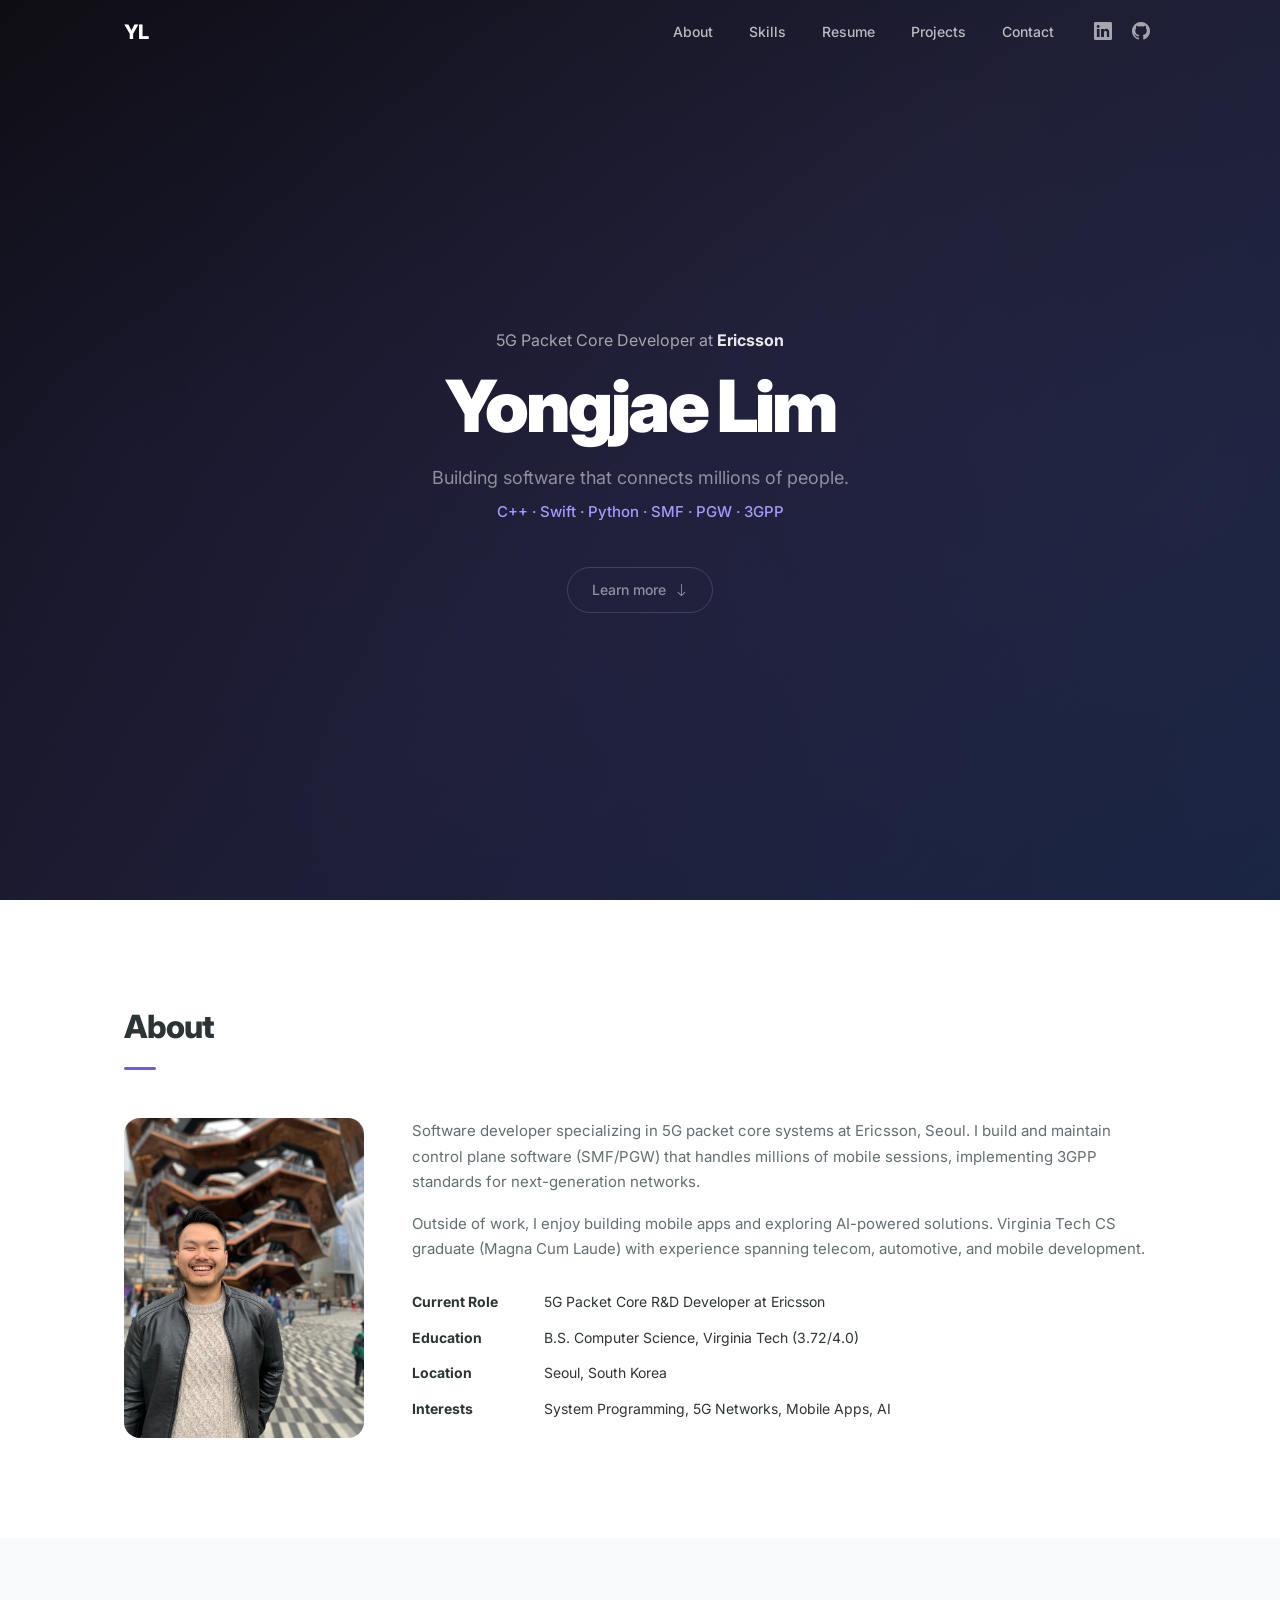
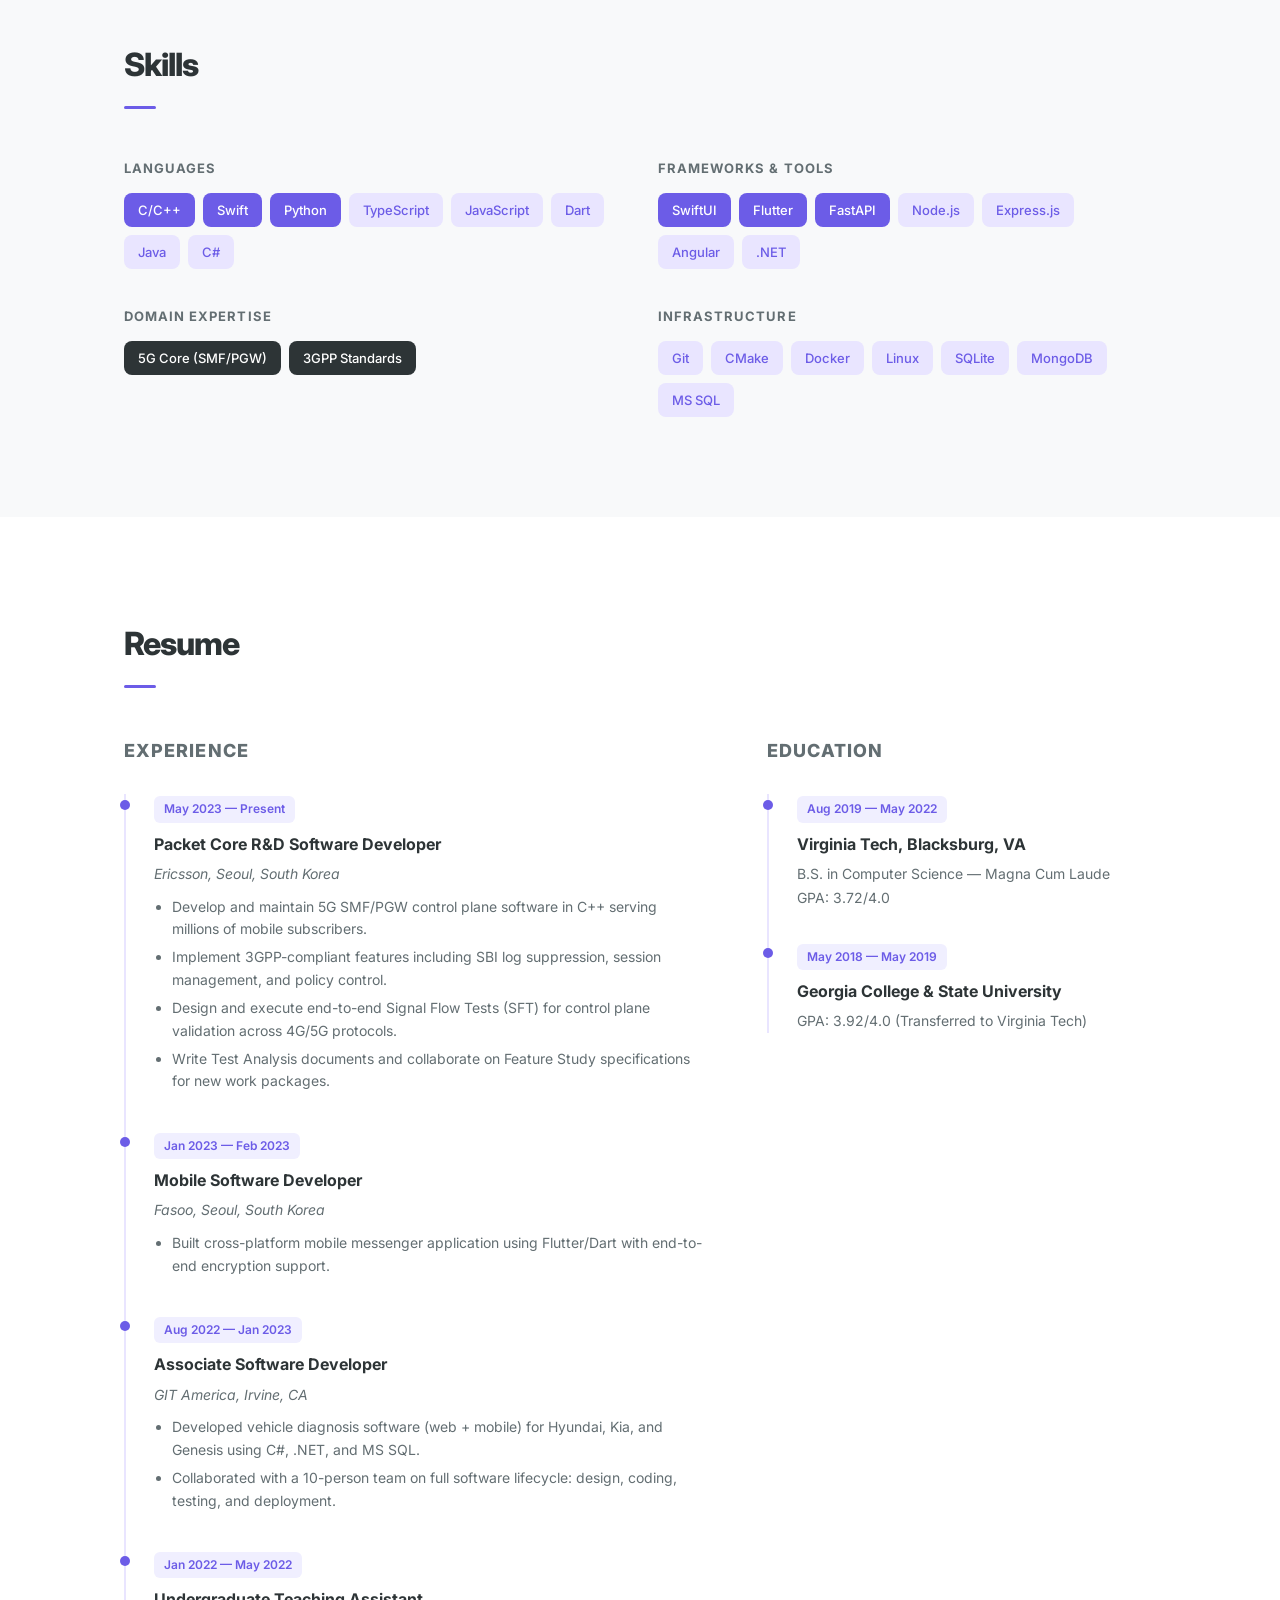
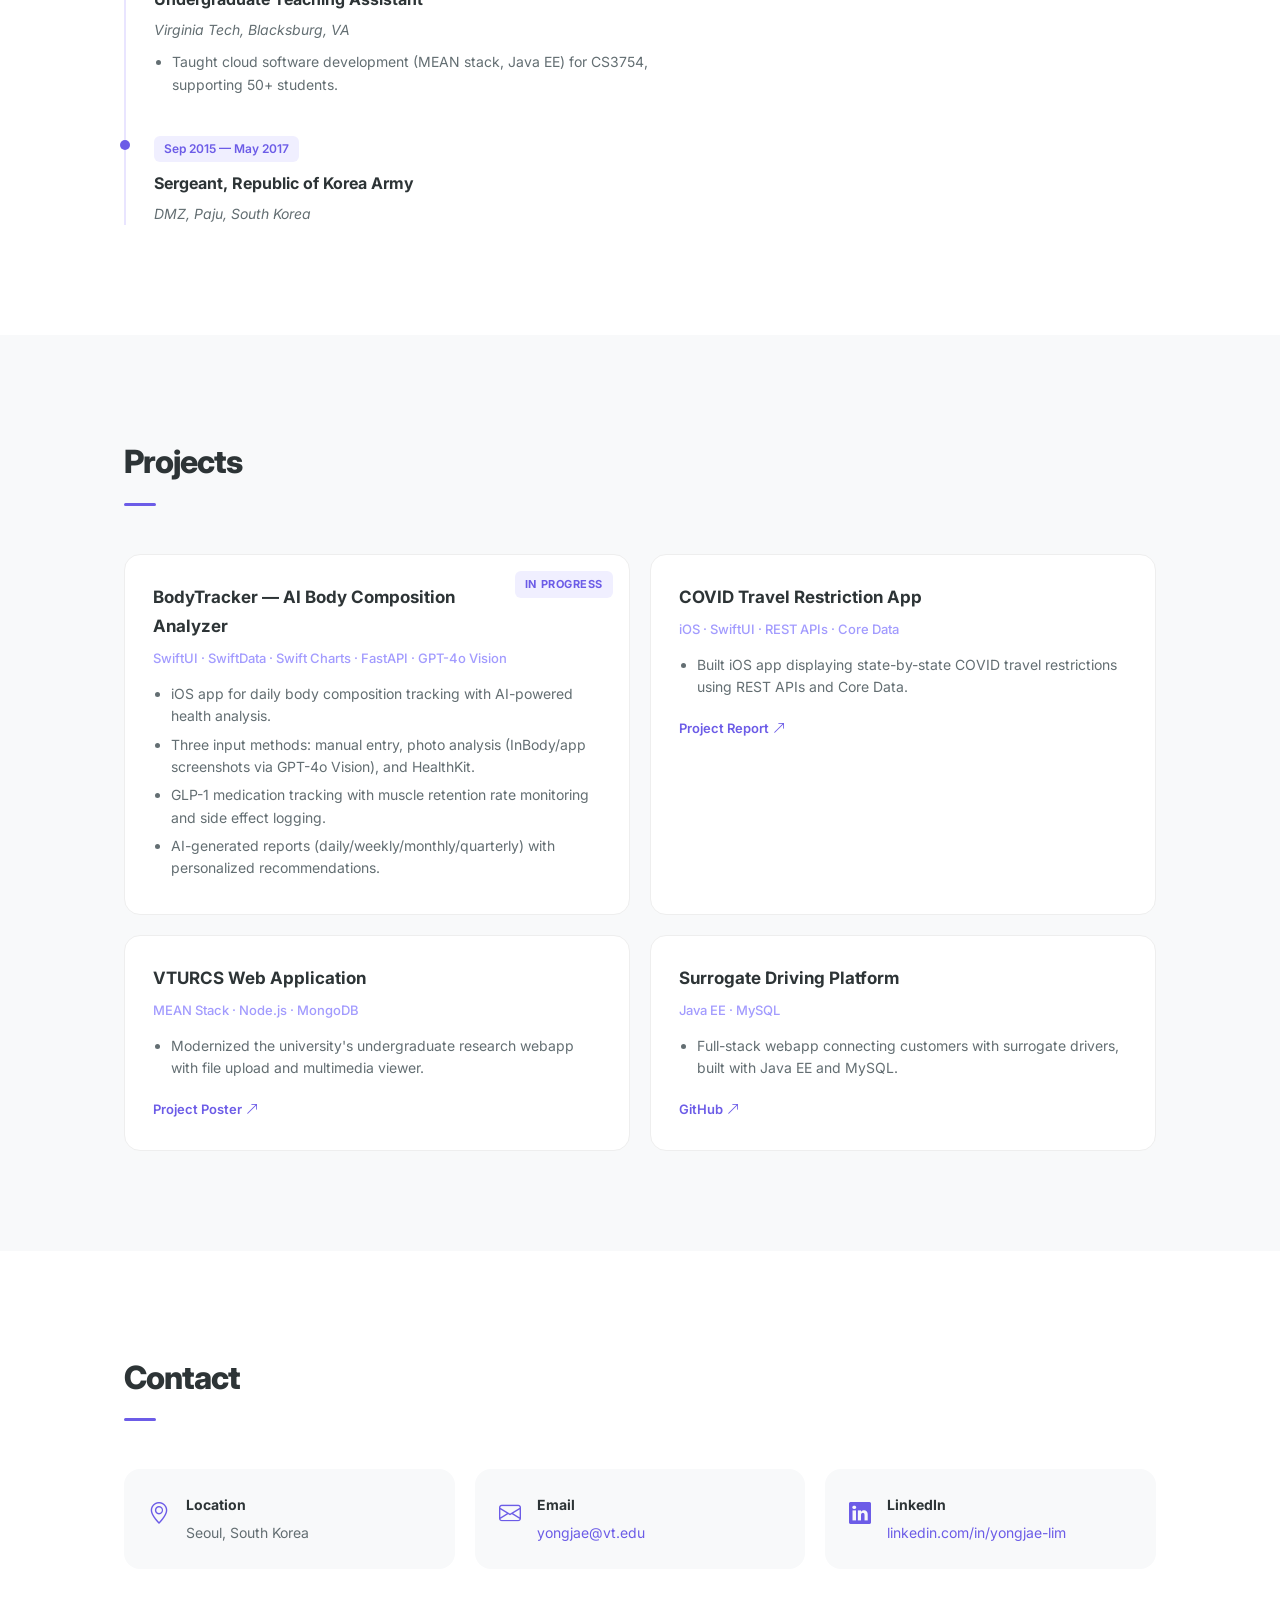
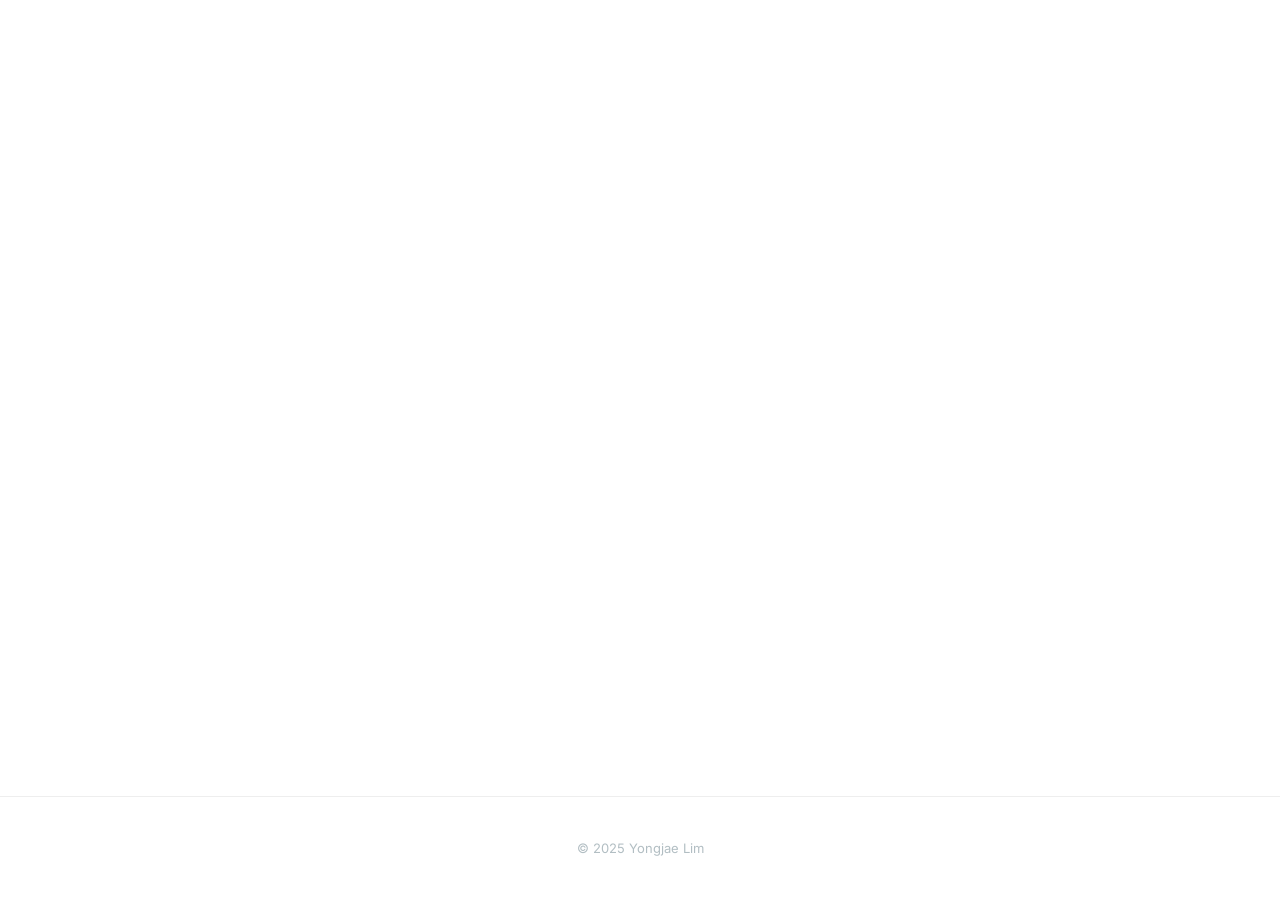
==== index.html @ 90f4b265 "Update index.html" ====
<!DOCTYPE html>
<html lang="en">

<head>
  <meta charset="utf-8">
  <meta content="width=device-width, initial-scale=1.0" name="viewport">

  <title>Yongjae Lim — 5G Packet Core Developer</title>
  <meta content="5G Packet Core Software Developer at Ericsson. Specializing in SMF/PGW control plane, C++, and mobile development." name="description">
  <meta content="5G, packet core, SMF, PGW, C++, Swift, developer, Ericsson" name="keywords">

  <link href="assets/img/favicon.png" rel="icon">
  <link href="https://fonts.googleapis.com/css2?family=Inter:wght@300;400;500;600;700;800;900&display=swap" rel="stylesheet">
  <link href="https://cdn.jsdelivr.net/npm/bootstrap-icons@1.11.3/font/bootstrap-icons.min.css" rel="stylesheet">
  <link href="assets/css/style.css" rel="stylesheet">
</head>

<body>

  <!-- ======= Top Navigation ======= -->
  <nav id="navbar" class="navbar">
    <div class="nav-inner">
      <a href="#hero" class="nav-logo">YL</a>
      <button class="nav-toggle" id="navToggle" aria-label="Toggle navigation">
        <i class="bi bi-list"></i>
      </button>
      <ul class="nav-links" id="navLinks">
        <li><a href="#about">About</a></li>
        <li><a href="#skills">Skills</a></li>
        <li><a href="#resume">Resume</a></li>
        <li><a href="#projects">Projects</a></li>
        <li><a href="#contact">Contact</a></li>
      </ul>
      <div class="nav-social">
        <a href="https://www.linkedin.com/in/yongjae-lim" target="_blank" aria-label="LinkedIn"><i class="bi bi-linkedin"></i></a>
        <a href="https://github.com/yongjaelim" target="_blank" aria-label="GitHub"><i class="bi bi-github"></i></a>
      </div>
    </div>
  </nav>

  <!-- ======= Hero Section ======= -->
  <section id="hero">
    <div class="hero-content">
      <p class="hero-label">5G Packet Core Developer at <strong>Ericsson</strong></p>
      <h1>Yongjae Lim</h1>
      <p class="hero-sub">Building software that connects millions of people.<br>
        <span class="hero-tags">C++ · Swift · Python · SMF · PGW · 3GPP</span>
      </p>
      <a href="#about" class="hero-cta">Learn more <i class="bi bi-arrow-down"></i></a>
    </div>
  </section>

  <main>

    <!-- ======= About ======= -->
    <section id="about">
      <div class="container">
        <h2 class="section-title">About</h2>
        <div class="about-grid">
          <div class="about-img">
            <img src="assets/img/profile-img.jpg" alt="Yongjae Lim">
          </div>
          <div class="about-text">
            <p>Software developer specializing in 5G packet core systems at Ericsson, Seoul.
              I build and maintain control plane software (SMF/PGW) that handles millions of mobile sessions,
              implementing 3GPP standards for next-generation networks.</p>
            <p>Outside of work, I enjoy building mobile apps and exploring AI-powered solutions.
              Virginia Tech CS graduate (Magna Cum Laude) with experience spanning telecom, automotive, and mobile development.</p>
            <div class="about-details">
              <div class="detail-item">
                <span class="detail-label">Current Role</span>
                <span>5G Packet Core R&D Developer at Ericsson</span>
              </div>
              <div class="detail-item">
                <span class="detail-label">Education</span>
                <span>B.S. Computer Science, Virginia Tech (3.72/4.0)</span>
              </div>
              <div class="detail-item">
                <span class="detail-label">Location</span>
                <span>Seoul, South Korea</span>
              </div>
              <div class="detail-item">
                <span class="detail-label">Interests</span>
                <span>System Programming, 5G Networks, Mobile Apps, AI</span>
              </div>
            </div>
          </div>
        </div>
      </div>
    </section>

    <!-- ======= Skills ======= -->
    <section id="skills" class="section-alt">
      <div class="container">
        <h2 class="section-title">Skills</h2>
        <div class="skills-grid">
          <div class="skill-group">
            <h3>Languages</h3>
            <div class="tags">
              <span class="tag tag-primary">C/C++</span>
              <span class="tag tag-primary">Swift</span>
              <span class="tag tag-primary">Python</span>
              <span class="tag tag-secondary">TypeScript</span>
              <span class="tag tag-secondary">JavaScript</span>
              <span class="tag tag-secondary">Dart</span>
              <span class="tag tag-secondary">Java</span>
              <span class="tag tag-secondary">C#</span>
            </div>
          </div>
          <div class="skill-group">
            <h3>Frameworks & Tools</h3>
            <div class="tags">
              <span class="tag tag-primary">SwiftUI</span>
              <span class="tag tag-primary">Flutter</span>
              <span class="tag tag-primary">FastAPI</span>
              <span class="tag tag-secondary">Node.js</span>
              <span class="tag tag-secondary">Express.js</span>
              <span class="tag tag-secondary">Angular</span>
              <span class="tag tag-secondary">.NET</span>
            </div>
          </div>
          <div class="skill-group">
            <h3>Domain Expertise</h3>
            <div class="tags">
              <span class="tag tag-dark">5G Core (SMF/PGW)</span>
              <span class="tag tag-dark">3GPP Standards</span>
            </div>
          </div>
          <div class="skill-group">
            <h3>Infrastructure</h3>
            <div class="tags">
              <span class="tag tag-secondary">Git</span>
              <span class="tag tag-secondary">CMake</span>
              <span class="tag tag-secondary">Docker</span>
              <span class="tag tag-secondary">Linux</span>
              <span class="tag tag-secondary">SQLite</span>
              <span class="tag tag-secondary">MongoDB</span>
              <span class="tag tag-secondary">MS SQL</span>
            </div>
          </div>
        </div>
      </div>
    </section>

    <!-- ======= Resume ======= -->
    <section id="resume">
      <div class="container">
        <h2 class="section-title">Resume</h2>
        <div class="resume-grid">
          <div>
            <h3 class="resume-heading">Experience</h3>

            <div class="timeline-item">
              <div class="timeline-dot"></div>
              <div class="timeline-content">
                <span class="timeline-date">May 2023 — Present</span>
                <h4>Packet Core R&D Software Developer</h4>
                <p class="timeline-company">Ericsson, Seoul, South Korea</p>
                <ul>
                  <li>Develop and maintain 5G SMF/PGW control plane software in C++ serving millions of mobile subscribers.</li>
                  <li>Implement 3GPP-compliant features including SBI log suppression, session management, and policy control.</li>
                  <li>Design and execute end-to-end Signal Flow Tests (SFT) for control plane validation across 4G/5G protocols.</li>
                  <li>Write Test Analysis documents and collaborate on Feature Study specifications for new work packages.</li>
                </ul>
              </div>
            </div>

            <div class="timeline-item">
              <div class="timeline-dot"></div>
              <div class="timeline-content">
                <span class="timeline-date">Jan 2023 — Feb 2023</span>
                <h4>Mobile Software Developer</h4>
                <p class="timeline-company">Fasoo, Seoul, South Korea</p>
                <ul>
                  <li>Built cross-platform mobile messenger application using Flutter/Dart with end-to-end encryption support.</li>
                </ul>
              </div>
            </div>

            <div class="timeline-item">
              <div class="timeline-dot"></div>
              <div class="timeline-content">
                <span class="timeline-date">Aug 2022 — Jan 2023</span>
                <h4>Associate Software Developer</h4>
                <p class="timeline-company">GIT America, Irvine, CA</p>
                <ul>
                  <li>Developed vehicle diagnosis software (web + mobile) for Hyundai, Kia, and Genesis using C#, .NET, and MS SQL.</li>
                  <li>Collaborated with a 10-person team on full software lifecycle: design, coding, testing, and deployment.</li>
                </ul>
              </div>
            </div>

            <div class="timeline-item">
              <div class="timeline-dot"></div>
              <div class="timeline-content">
                <span class="timeline-date">Jan 2022 — May 2022</span>
                <h4>Undergraduate Teaching Assistant</h4>
                <p class="timeline-company">Virginia Tech, Blacksburg, VA</p>
                <ul>
                  <li>Taught cloud software development (MEAN stack, Java EE) for CS3754, supporting 50+ students.</li>
                </ul>
              </div>
            </div>

            <div class="timeline-item">
              <div class="timeline-dot"></div>
              <div class="timeline-content">
                <span class="timeline-date">Sep 2015 — May 2017</span>
                <h4>Sergeant, Republic of Korea Army</h4>
                <p class="timeline-company">DMZ, Paju, South Korea</p>
              </div>
            </div>
          </div>

          <div>
            <h3 class="resume-heading">Education</h3>

            <div class="timeline-item">
              <div class="timeline-dot"></div>
              <div class="timeline-content">
                <span class="timeline-date">Aug 2019 — May 2022</span>
                <h4>Virginia Tech, Blacksburg, VA</h4>
                <p>B.S. in Computer Science — Magna Cum Laude<br>GPA: 3.72/4.0</p>
              </div>
            </div>

            <div class="timeline-item">
              <div class="timeline-dot"></div>
              <div class="timeline-content">
                <span class="timeline-date">May 2018 — May 2019</span>
                <h4>Georgia College & State University</h4>
                <p>GPA: 3.92/4.0 (Transferred to Virginia Tech)</p>
              </div>
            </div>
          </div>
        </div>
      </div>
    </section>

    <!-- ======= Projects ======= -->
    <section id="projects" class="section-alt">
      <div class="container">
        <h2 class="section-title">Projects</h2>
        <div class="projects-grid">

          <div class="project-card">
            <div class="project-badge">In Progress</div>
            <h4>BodyTracker — AI Body Composition Analyzer</h4>
            <p class="project-tech">SwiftUI · SwiftData · Swift Charts · FastAPI · GPT-4o Vision</p>
            <ul>
              <li>iOS app for daily body composition tracking with AI-powered health analysis.</li>
              <li>Three input methods: manual entry, photo analysis (InBody/app screenshots via GPT-4o Vision), and HealthKit.</li>
              <li>GLP-1 medication tracking with muscle retention rate monitoring and side effect logging.</li>
              <li>AI-generated reports (daily/weekly/monthly/quarterly) with personalized recommendations.</li>
            </ul>
          </div>

          <div class="project-card">
            <h4>COVID Travel Restriction App</h4>
            <p class="project-tech">iOS · SwiftUI · REST APIs · Core Data</p>
            <ul>
              <li>Built iOS app displaying state-by-state COVID travel restrictions using REST APIs and Core Data.</li>
            </ul>
            <a href="https://drive.google.com/file/d/1e3l3QKy-dFr5SyhDL9fQWW5-YHJfPWKP/view?usp=sharing" class="project-link" target="_blank">Project Report <i class="bi bi-arrow-up-right"></i></a>
          </div>

          <div class="project-card">
            <h4>VTURCS Web Application</h4>
            <p class="project-tech">MEAN Stack · Node.js · MongoDB</p>
            <ul>
              <li>Modernized the university's undergraduate research webapp with file upload and multimedia viewer.</li>
            </ul>
            <a href="https://drive.google.com/file/d/1JucTPF64Q-kj1-QrtOC2w68WRsnZxDgk/view?usp=sharing" class="project-link" target="_blank">Project Poster <i class="bi bi-arrow-up-right"></i></a>
          </div>

          <div class="project-card">
            <h4>Surrogate Driving Platform</h4>
            <p class="project-tech">Java EE · MySQL</p>
            <ul>
              <li>Full-stack webapp connecting customers with surrogate drivers, built with Java EE and MySQL.</li>
            </ul>
            <a href="https://github.com/MashalSJ/SurrogateDriving2" class="project-link" target="_blank">GitHub <i class="bi bi-arrow-up-right"></i></a>
          </div>

        </div>
      </div>
    </section>

    <!-- ======= Contact ======= -->
    <section id="contact">
      <div class="container">
        <h2 class="section-title">Contact</h2>
        <div class="contact-grid">
          <div class="contact-item">
            <i class="bi bi-geo-alt"></i>
            <div>
              <h4>Location</h4>
              <p>Seoul, South Korea</p>
            </div>
          </div>
          <div class="contact-item">
            <i class="bi bi-envelope"></i>
            <div>
              <h4>Email</h4>
              <p><a href="mailto:yongjae@vt.edu">yongjae@vt.edu</a></p>
            </div>
          </div>
          <div class="contact-item">
            <i class="bi bi-linkedin"></i>
            <div>
              <h4>LinkedIn</h4>
              <p><a href="https://www.linkedin.com/in/yongjae-lim" target="_blank">linkedin.com/in/yongjae-lim</a></p>
            </div>
          </div>
        </div>
        <div class="easter-egg">
          <img src="assets/img/bg.png" alt="">
        </div>
      </div>
    </section>

  </main>

  <footer>
    <div class="container">
      <p>&copy; 2025 Yongjae Lim</p>
    </div>
  </footer>

  <script>
    // Mobile nav toggle
    document.getElementById('navToggle').addEventListener('click', function() {
      document.getElementById('navLinks').classList.toggle('active');
    });

    // Close mobile nav on link click
    document.querySelectorAll('.nav-links a').forEach(link => {
      link.addEventListener('click', () => {
        document.getElementById('navLinks').classList.remove('active');
      });
    });

    // Navbar background on scroll
    window.addEventListener('scroll', function() {
      const nav = document.getElementById('navbar');
      if (window.scrollY > 50) {
        nav.classList.add('scrolled');
      } else {
        nav.classList.remove('scrolled');
      }
    });

    // Active nav link — click + scroll hybrid
    const sections = document.querySelectorAll('section[id]');
    let scrollTimer = null;
    let clickedLink = false;

    // 클릭 시 즉시 active 처리
    document.querySelectorAll('.nav-links a').forEach(link => {
      link.addEventListener('click', () => {
        clickedLink = true;
        document.querySelectorAll('.nav-links a').forEach(a => a.classList.remove('active'));
        link.classList.add('active');
        clearTimeout(scrollTimer);
        scrollTimer = setTimeout(() => { clickedLink = false; }, 800);

        // Easter egg: Contact 클릭 시 이미지 표시, 다른 탭 클릭 시 숨김
        const egg = document.querySelector('.easter-egg');
        if (link.getAttribute('href') === '#contact' && egg) {
          setTimeout(() => {
            egg.classList.add('visible');
            window.scrollTo({ top: document.body.scrollHeight, behavior: 'smooth' });
          }, 300);
        } else if (egg) {
          egg.classList.remove('visible');
        }
      });
    });

    // 스크롤 시 active 감지 (클릭 직후엔 무시)
    window.addEventListener('scroll', () => {
      if (clickedLink) return;

      const scrollY = window.pageYOffset;
      const windowHeight = window.innerHeight;
      const docHeight = document.documentElement.scrollHeight;

      // 스크롤 올리면 이스터에그 숨김 (Contact 섹션 벗어났을 때만)
      const egg = document.querySelector('.easter-egg');
      const contactSection = document.getElementById('contact');
      if (egg && contactSection) {
        const contactTop = contactSection.offsetTop - 200;
        if (scrollY < contactTop) {
          egg.classList.remove('visible');
        }
      }

      if (scrollY + windowHeight >= docHeight - 10) {
        document.querySelectorAll('.nav-links a').forEach(a => a.classList.remove('active'));
        const lastSection = sections[sections.length - 1];
        const link = document.querySelector('.nav-links a[href="#' + lastSection.id + '"]');
        if (link) link.classList.add('active');
        return;
      }

      sections.forEach(section => {
        const top = section.offsetTop - 100;
        const height = section.offsetHeight;
        const id = section.getAttribute('id');
        const link = document.querySelector('.nav-links a[href="#' + id + '"]');
        if (link) {
          if (scrollY >= top && scrollY < top + height) {
            link.classList.add('active');
          } else {
            link.classList.remove('active');
          }
        }
      });
    });
  </script>

</body>
</html>
---- assets/css/style.css ----
/**
* Portfolio - Yongjae Lim
* Modern top-nav layout
*/

/* ======= Reset & Base ======= */
*, *::before, *::after {
  margin: 0;
  padding: 0;
  box-sizing: border-box;
}

html {
  scroll-behavior: smooth;
  scroll-padding-top: 70px;
}

body {
  font-family: "Inter", -apple-system, BlinkMacSystemFont, sans-serif;
  color: #2d3436;
  line-height: 1.7;
  background: #fff;
}

a {
  color: #6c5ce7;
  text-decoration: none;
  transition: color 0.2s;
}
a:hover {
  color: #a29bfe;
}

img {
  max-width: 100%;
  display: block;
}

.container {
  max-width: 1080px;
  margin: 0 auto;
  padding: 0 24px;
}

/* ======= Navbar ======= */
.navbar {
  position: fixed;
  top: 0;
  left: 0;
  right: 0;
  z-index: 1000;
  background: transparent;
  transition: background 0.3s, box-shadow 0.3s, backdrop-filter 0.3s;
}
.navbar.scrolled {
  background: rgba(255, 255, 255, 0.92);
  backdrop-filter: blur(12px);
  -webkit-backdrop-filter: blur(12px);
  box-shadow: 0 1px 0 rgba(0,0,0,0.06);
}

.nav-inner {
  max-width: 1080px;
  margin: 0 auto;
  padding: 0 24px;
  display: flex;
  align-items: center;
  height: 64px;
}

.nav-logo {
  font-weight: 800;
  font-size: 20px;
  color: #fff;
  letter-spacing: -0.03em;
  margin-right: auto;
  transition: color 0.3s;
}
.navbar.scrolled .nav-logo {
  color: #2d3436;
}

.nav-links {
  display: flex;
  list-style: none;
  gap: 8px;
}
.nav-links a {
  color: rgba(255,255,255,0.7);
  font-size: 14px;
  font-weight: 500;
  padding: 6px 14px;
  border-radius: 8px;
  transition: all 0.2s;
}
.nav-links a:hover,
.nav-links a.active {
  color: #fff;
  background: rgba(255,255,255,0.12);
}
.navbar.scrolled .nav-links a {
  color: #636e72;
}
.navbar.scrolled .nav-links a:hover,
.navbar.scrolled .nav-links a.active {
  color: #6c5ce7;
  background: rgba(108,92,231,0.08);
}

.nav-social {
  display: flex;
  gap: 8px;
  margin-left: 20px;
}
.nav-social a {
  color: rgba(255,255,255,0.6);
  font-size: 18px;
  padding: 6px;
  border-radius: 8px;
  transition: all 0.2s;
}
.nav-social a:hover {
  color: #fff;
  background: rgba(255,255,255,0.12);
}
.navbar.scrolled .nav-social a {
  color: #636e72;
}
.navbar.scrolled .nav-social a:hover {
  color: #6c5ce7;
}

.nav-toggle {
  display: none;
  background: none;
  border: none;
  font-size: 24px;
  color: #fff;
  cursor: pointer;
  padding: 4px;
}
.navbar.scrolled .nav-toggle {
  color: #2d3436;
}

/* ======= Hero ======= */
#hero {
  min-height: 100vh;
  display: flex;
  align-items: center;
  justify-content: center;
  text-align: center;
  background: linear-gradient(135deg, #0a0a0a 0%, #1a1a2e 50%, #16213e 100%);
  padding: 120px 24px 80px;
  position: relative;
  overflow: hidden;
}
#hero::before {
  content: "";
  position: absolute;
  top: -50%;
  left: -50%;
  width: 200%;
  height: 200%;
  background: radial-gradient(circle at 30% 50%, rgba(108,92,231,0.08) 0%, transparent 50%),
              radial-gradient(circle at 70% 50%, rgba(162,155,254,0.06) 0%, transparent 50%);
  animation: heroGlow 15s ease-in-out infinite alternate;
}
@keyframes heroGlow {
  0% { transform: translate(0, 0); }
  100% { transform: translate(-5%, 3%); }
}

.hero-content {
  position: relative;
  z-index: 1;
}
.hero-label {
  font-size: 16px;
  color: rgba(255,255,255,0.6);
  margin-bottom: 16px;
  font-weight: 400;
}
.hero-label strong {
  color: rgba(255,255,255,0.9);
}
#hero h1 {
  font-size: 72px;
  font-weight: 900;
  color: #fff;
  letter-spacing: -0.04em;
  line-height: 1;
  margin-bottom: 20px;
}
.hero-sub {
  font-size: 18px;
  color: rgba(255,255,255,0.5);
  max-width: 500px;
  margin: 0 auto 40px;
  line-height: 1.8;
}
.hero-tags {
  color: #a29bfe;
  font-weight: 500;
  font-size: 15px;
}
.hero-cta {
  display: inline-flex;
  align-items: center;
  gap: 8px;
  color: rgba(255,255,255,0.5);
  font-size: 14px;
  font-weight: 500;
  padding: 10px 24px;
  border: 1px solid rgba(255,255,255,0.15);
  border-radius: 100px;
  transition: all 0.3s;
}
.hero-cta:hover {
  color: #fff;
  border-color: rgba(255,255,255,0.4);
  background: rgba(255,255,255,0.05);
}
.hero-cta i {
  animation: bounce 2s infinite;
}
@keyframes bounce {
  0%, 100% { transform: translateY(0); }
  50% { transform: translateY(4px); }
}

/* ======= Sections ======= */
section {
  padding: 100px 0;
}
.section-alt {
  background: #f8f9fa;
}
.section-title {
  font-size: 32px;
  font-weight: 800;
  letter-spacing: -0.03em;
  margin-bottom: 48px;
  color: #2d3436;
  position: relative;
  padding-bottom: 16px;
}
.section-title::after {
  content: "";
  position: absolute;
  bottom: 0;
  left: 0;
  width: 32px;
  height: 3px;
  background: #6c5ce7;
  border-radius: 2px;
}

/* ======= About ======= */
.about-grid {
  display: grid;
  grid-template-columns: 240px 1fr;
  gap: 48px;
  align-items: start;
}
.about-img img {
  border-radius: 16px;
  width: 100%;
}
.about-text p {
  color: #636e72;
  font-size: 15px;
  margin-bottom: 16px;
}
.about-details {
  margin-top: 28px;
  display: grid;
  gap: 12px;
}
.detail-item {
  display: flex;
  gap: 12px;
  font-size: 14px;
}
.detail-label {
  font-weight: 700;
  color: #2d3436;
  min-width: 120px;
  flex-shrink: 0;
}

/* ======= Skills ======= */
.skills-grid {
  display: grid;
  grid-template-columns: 1fr 1fr;
  gap: 36px;
}
.skill-group h3 {
  font-size: 13px;
  font-weight: 700;
  text-transform: uppercase;
  letter-spacing: 0.08em;
  color: #636e72;
  margin-bottom: 14px;
}
.tags {
  display: flex;
  flex-wrap: wrap;
  gap: 8px;
}
.tag {
  font-size: 13px;
  font-weight: 500;
  padding: 6px 14px;
  border-radius: 8px;
  display: inline-block;
}
.tag-primary {
  background: #6c5ce7;
  color: #fff;
}
.tag-secondary {
  background: #e9e5ff;
  color: #6c5ce7;
}
.tag-dark {
  background: #2d3436;
  color: #fff;
}

/* ======= Resume ======= */
.resume-grid {
  display: grid;
  grid-template-columns: 1.5fr 1fr;
  gap: 60px;
}
.resume-heading {
  font-size: 18px;
  font-weight: 800;
  text-transform: uppercase;
  letter-spacing: 0.06em;
  color: #636e72;
  margin-bottom: 28px;
}

.timeline-item {
  position: relative;
  padding-left: 28px;
  padding-bottom: 32px;
  border-left: 2px solid #e9e5ff;
}
.timeline-item:last-child {
  padding-bottom: 0;
}
.timeline-dot {
  position: absolute;
  left: -6px;
  top: 6px;
  width: 10px;
  height: 10px;
  border-radius: 50%;
  background: #6c5ce7;
}
.timeline-date {
  font-size: 12px;
  font-weight: 600;
  color: #6c5ce7;
  background: #f0efff;
  padding: 3px 10px;
  border-radius: 6px;
  display: inline-block;
  margin-bottom: 8px;
}
.timeline-content h4 {
  font-size: 16px;
  font-weight: 700;
  color: #2d3436;
  margin-bottom: 4px;
}
.timeline-company {
  font-size: 14px;
  color: #636e72;
  font-style: italic;
  margin-bottom: 10px;
}
.timeline-content p {
  font-size: 14px;
  color: #636e72;
}
.timeline-content ul {
  padding-left: 18px;
  margin: 0;
}
.timeline-content ul li {
  font-size: 14px;
  color: #636e72;
  padding-bottom: 6px;
  line-height: 1.6;
}

/* ======= Projects ======= */
.projects-grid {
  display: grid;
  grid-template-columns: 1fr 1fr;
  gap: 20px;
}
.project-card {
  background: #fff;
  border: 1px solid #eee;
  border-radius: 16px;
  padding: 28px;
  transition: all 0.3s;
  position: relative;
}
.project-card:hover {
  border-color: #d5d0ff;
  box-shadow: 0 8px 30px rgba(108,92,231,0.08);
  transform: translateY(-2px);
}
.project-badge {
  position: absolute;
  top: 16px;
  right: 16px;
  font-size: 11px;
  font-weight: 700;
  text-transform: uppercase;
  letter-spacing: 0.05em;
  color: #6c5ce7;
  background: #f0efff;
  padding: 4px 10px;
  border-radius: 6px;
}
.project-card h4 {
  font-size: 17px;
  font-weight: 700;
  color: #2d3436;
  margin-bottom: 6px;
  padding-right: 80px;
}
.project-tech {
  font-size: 13px;
  color: #a29bfe;
  font-weight: 500;
  margin-bottom: 14px;
}
.project-card ul {
  padding-left: 18px;
  margin: 0;
}
.project-card ul li {
  font-size: 14px;
  color: #636e72;
  padding-bottom: 6px;
  line-height: 1.6;
}
.project-link {
  display: inline-flex;
  align-items: center;
  gap: 4px;
  font-size: 13px;
  font-weight: 600;
  color: #6c5ce7;
  margin-top: 12px;
}
.project-link:hover {
  gap: 8px;
}

/* ======= Contact ======= */
.contact-grid {
  display: grid;
  grid-template-columns: repeat(3, 1fr);
  gap: 20px;
  margin-bottom: 40px;
}
.contact-item {
  display: flex;
  align-items: flex-start;
  gap: 16px;
  padding: 24px;
  background: #f8f9fa;
  border-radius: 16px;
  transition: all 0.3s;
}
.contact-item:hover {
  background: #f0efff;
}
.contact-item i {
  font-size: 22px;
  color: #6c5ce7;
  flex-shrink: 0;
  margin-top: 2px;
}
.contact-item h4 {
  font-size: 14px;
  font-weight: 700;
  color: #2d3436;
  margin-bottom: 4px;
}
.contact-item p {
  font-size: 14px;
  color: #636e72;
  margin: 0;
}
.contact-item p a {
  color: #6c5ce7;
}

/* ======= Easter Egg ======= */
.easter-egg {
  margin-top: 0;
  padding-bottom: 60px;
  text-align: center;
  opacity: 0;
  transform: translateY(20px);
  transition: opacity 0.8s ease, transform 0.8s ease;
}
.easter-egg.visible {
  opacity: 1;
  transform: translateY(0);
}
.easter-egg img {
  max-width: 100%;
  border-radius: 16px;
  margin: 0 auto;
}

/* ======= Footer ======= */
footer {
  padding: 40px 0;
  text-align: center;
  border-top: 1px solid #eee;
}
footer p {
  font-size: 13px;
  color: #b2bec3;
}

/* ======= Responsive ======= */
@media (max-width: 768px) {
  .nav-links {
    display: none;
    position: absolute;
    top: 64px;
    left: 0;
    right: 0;
    background: rgba(255,255,255,0.98);
    backdrop-filter: blur(12px);
    flex-direction: column;
    padding: 16px 24px;
    box-shadow: 0 4px 20px rgba(0,0,0,0.08);
  }
  .nav-links.active {
    display: flex;
  }
  .nav-links a {
    color: #2d3436 !important;
    padding: 12px 0;
  }
  .nav-social {
    display: none;
  }
  .nav-toggle {
    display: block;
  }

  #hero h1 {
    font-size: 40px;
  }
  .hero-sub {
    font-size: 16px;
  }

  .about-grid {
    grid-template-columns: 1fr;
    gap: 24px;
  }
  .about-img img {
    width: 160px;
    margin: 0 auto;
  }

  .skills-grid {
    grid-template-columns: 1fr;
    gap: 24px;
  }

  .resume-grid {
    grid-template-columns: 1fr;
    gap: 40px;
  }

  .projects-grid {
    grid-template-columns: 1fr;
  }

  .contact-grid {
    grid-template-columns: 1fr;
  }
}
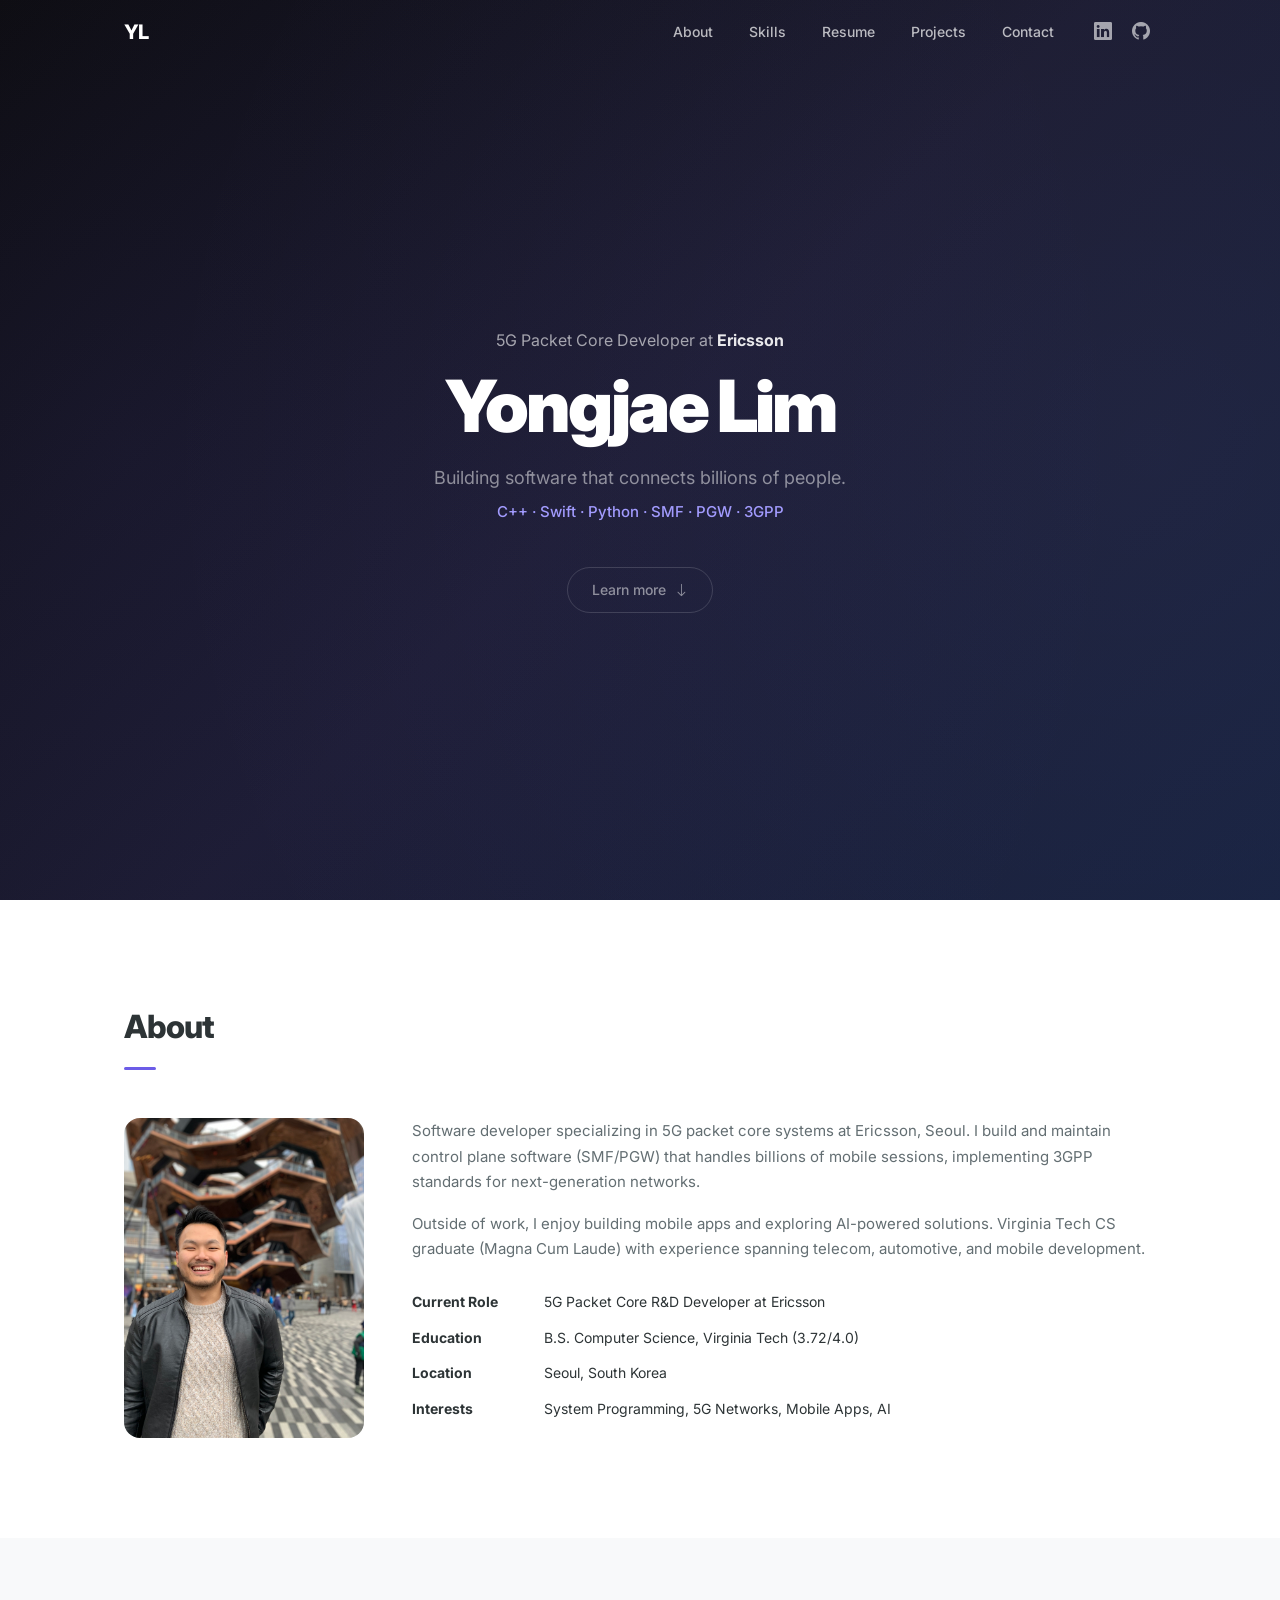
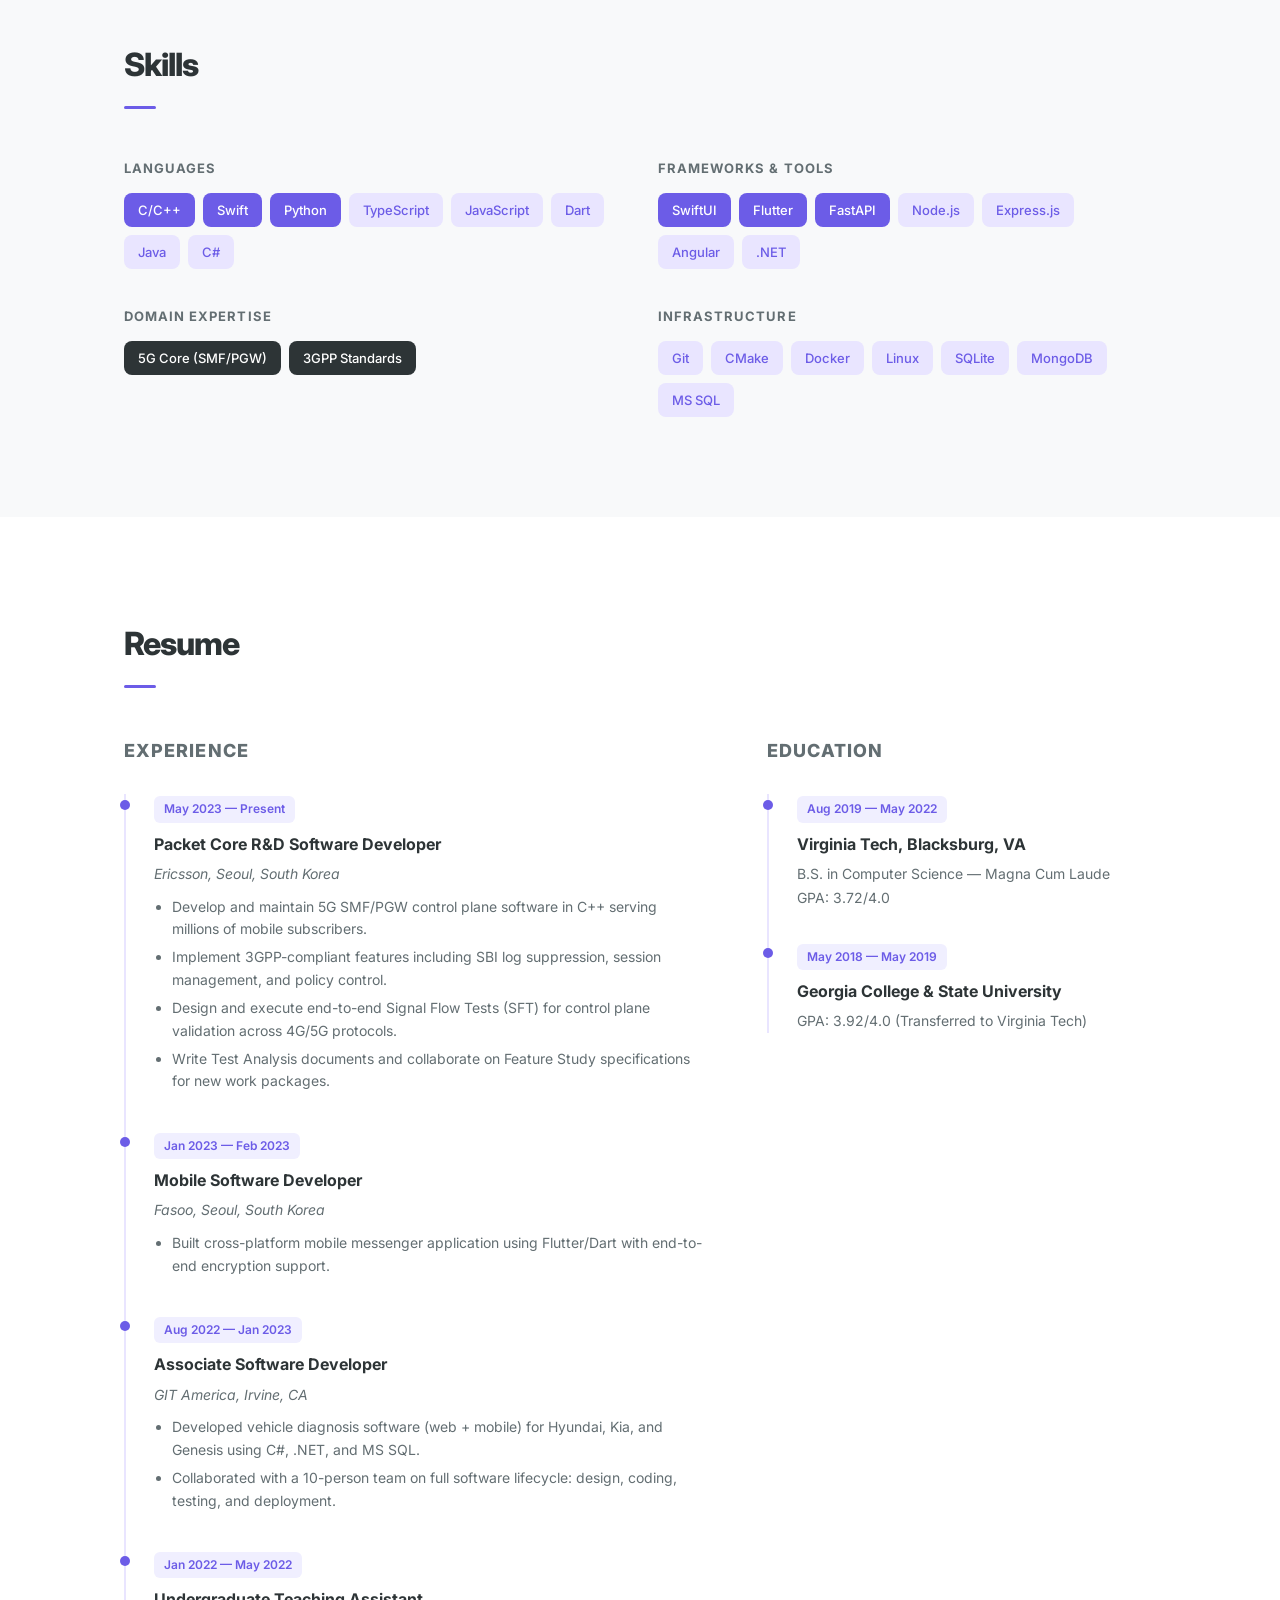
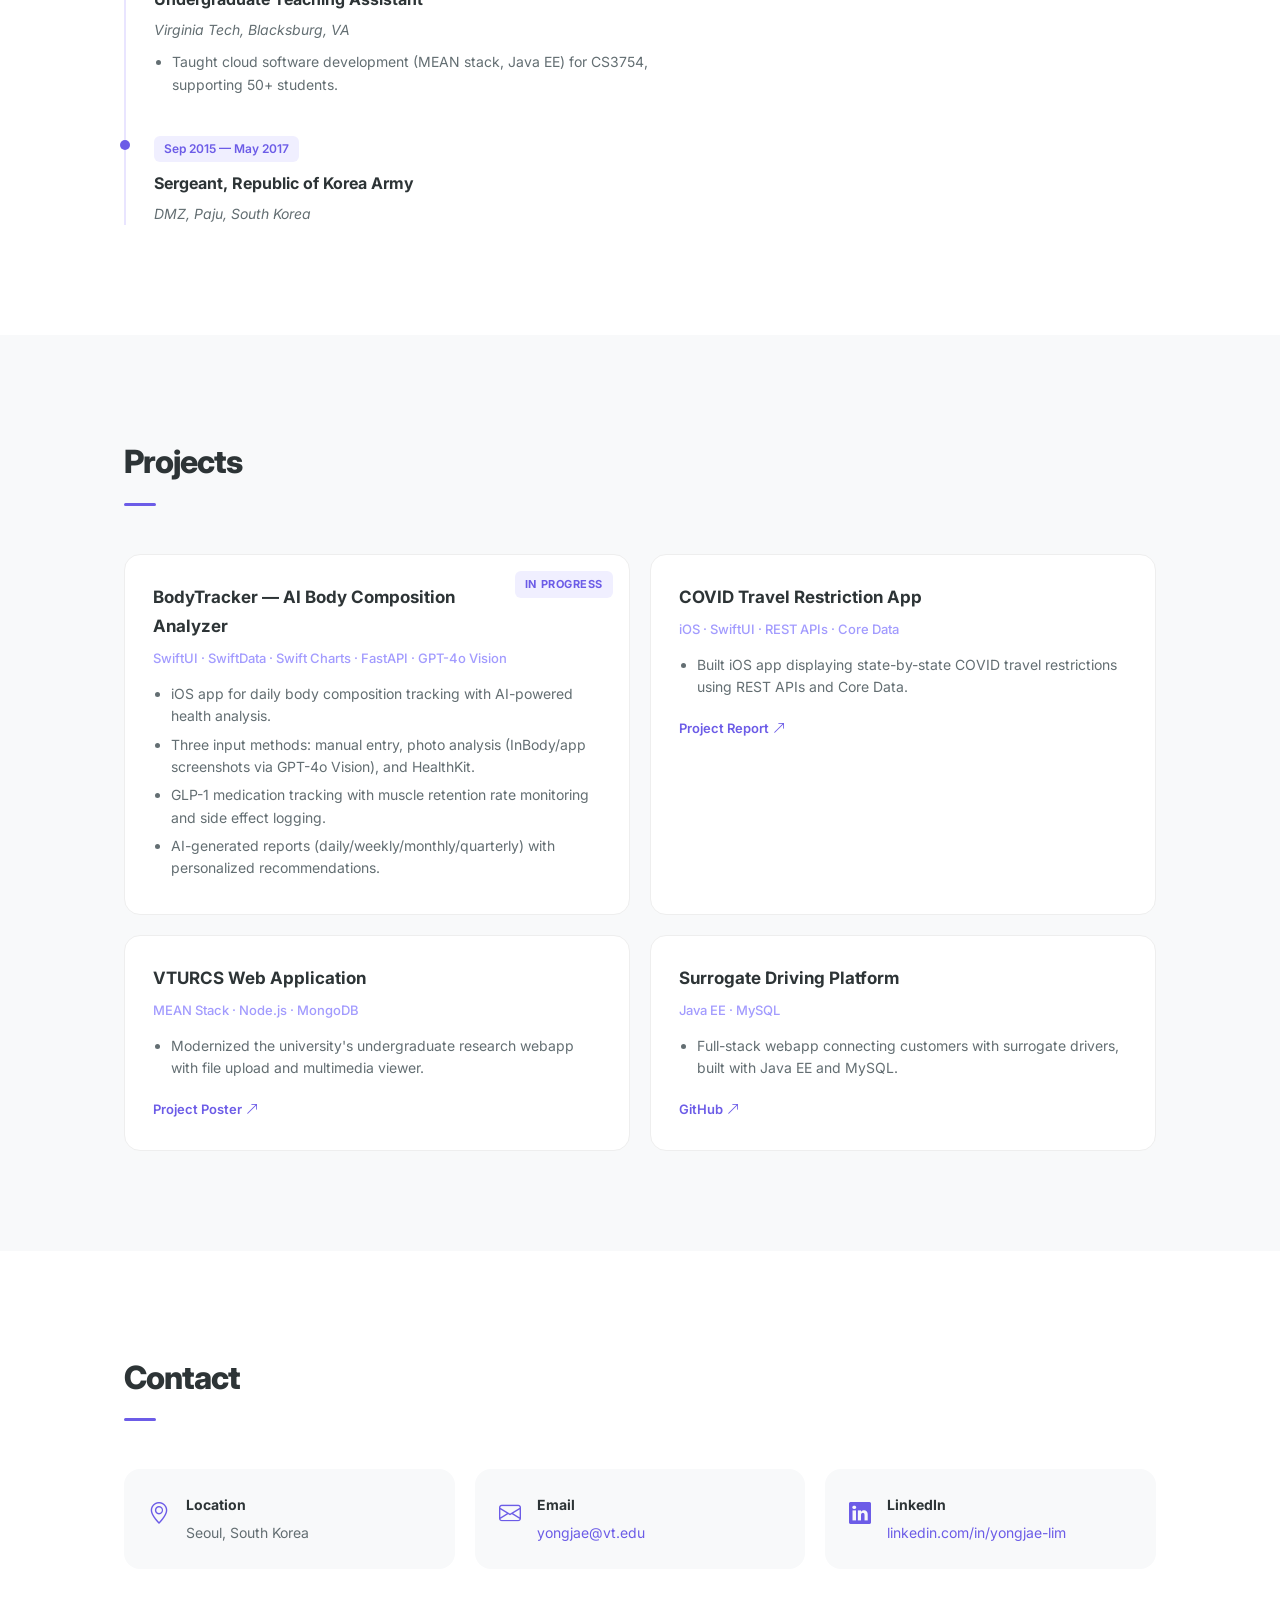
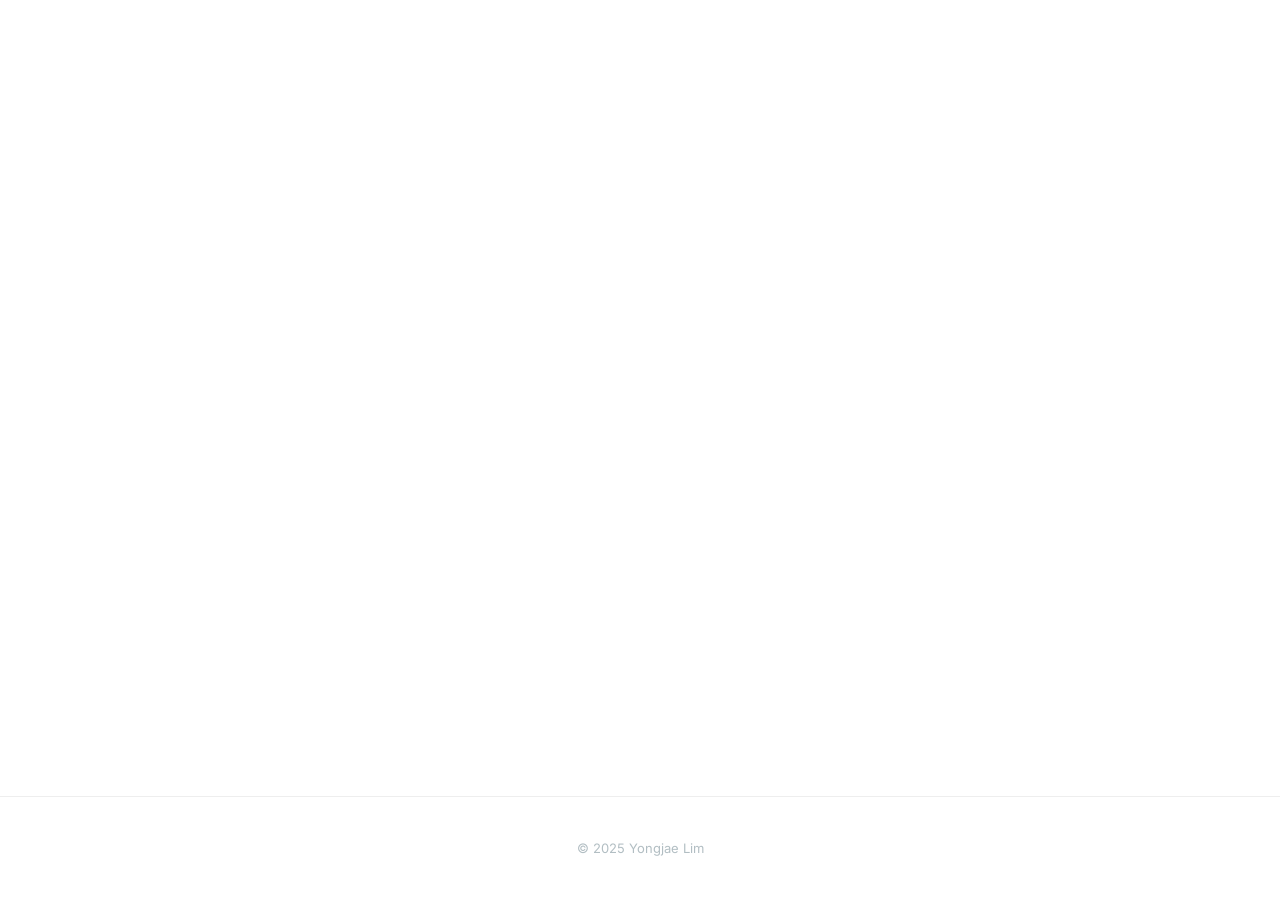
==== commit 68381f68: "Update index.html" ====
--- a/index.html
+++ b/index.html
@@ -43,7 +43,7 @@
     <div class="hero-content">
       <p class="hero-label">5G Packet Core Developer at <strong>Ericsson</strong></p>
       <h1>Yongjae Lim</h1>
-      <p class="hero-sub">Building software that connects millions of people.<br>
+      <p class="hero-sub">Building software that connects billions of people.<br>
         <span class="hero-tags">C++ · Swift · Python · SMF · PGW · 3GPP</span>
       </p>
       <a href="#about" class="hero-cta">Learn more <i class="bi bi-arrow-down"></i></a>
@@ -62,7 +62,7 @@
           </div>
           <div class="about-text">
             <p>Software developer specializing in 5G packet core systems at Ericsson, Seoul.
-              I build and maintain control plane software (SMF/PGW) that handles millions of mobile sessions,
+              I build and maintain control plane software (SMF/PGW) that handles billions of mobile sessions,
               implementing 3GPP standards for next-generation networks.</p>
             <p>Outside of work, I enjoy building mobile apps and exploring AI-powered solutions.
               Virginia Tech CS graduate (Magna Cum Laude) with experience spanning telecom, automotive, and mobile development.</p>
@@ -421,3 +421,4 @@
 
 </body>
 </html>
+
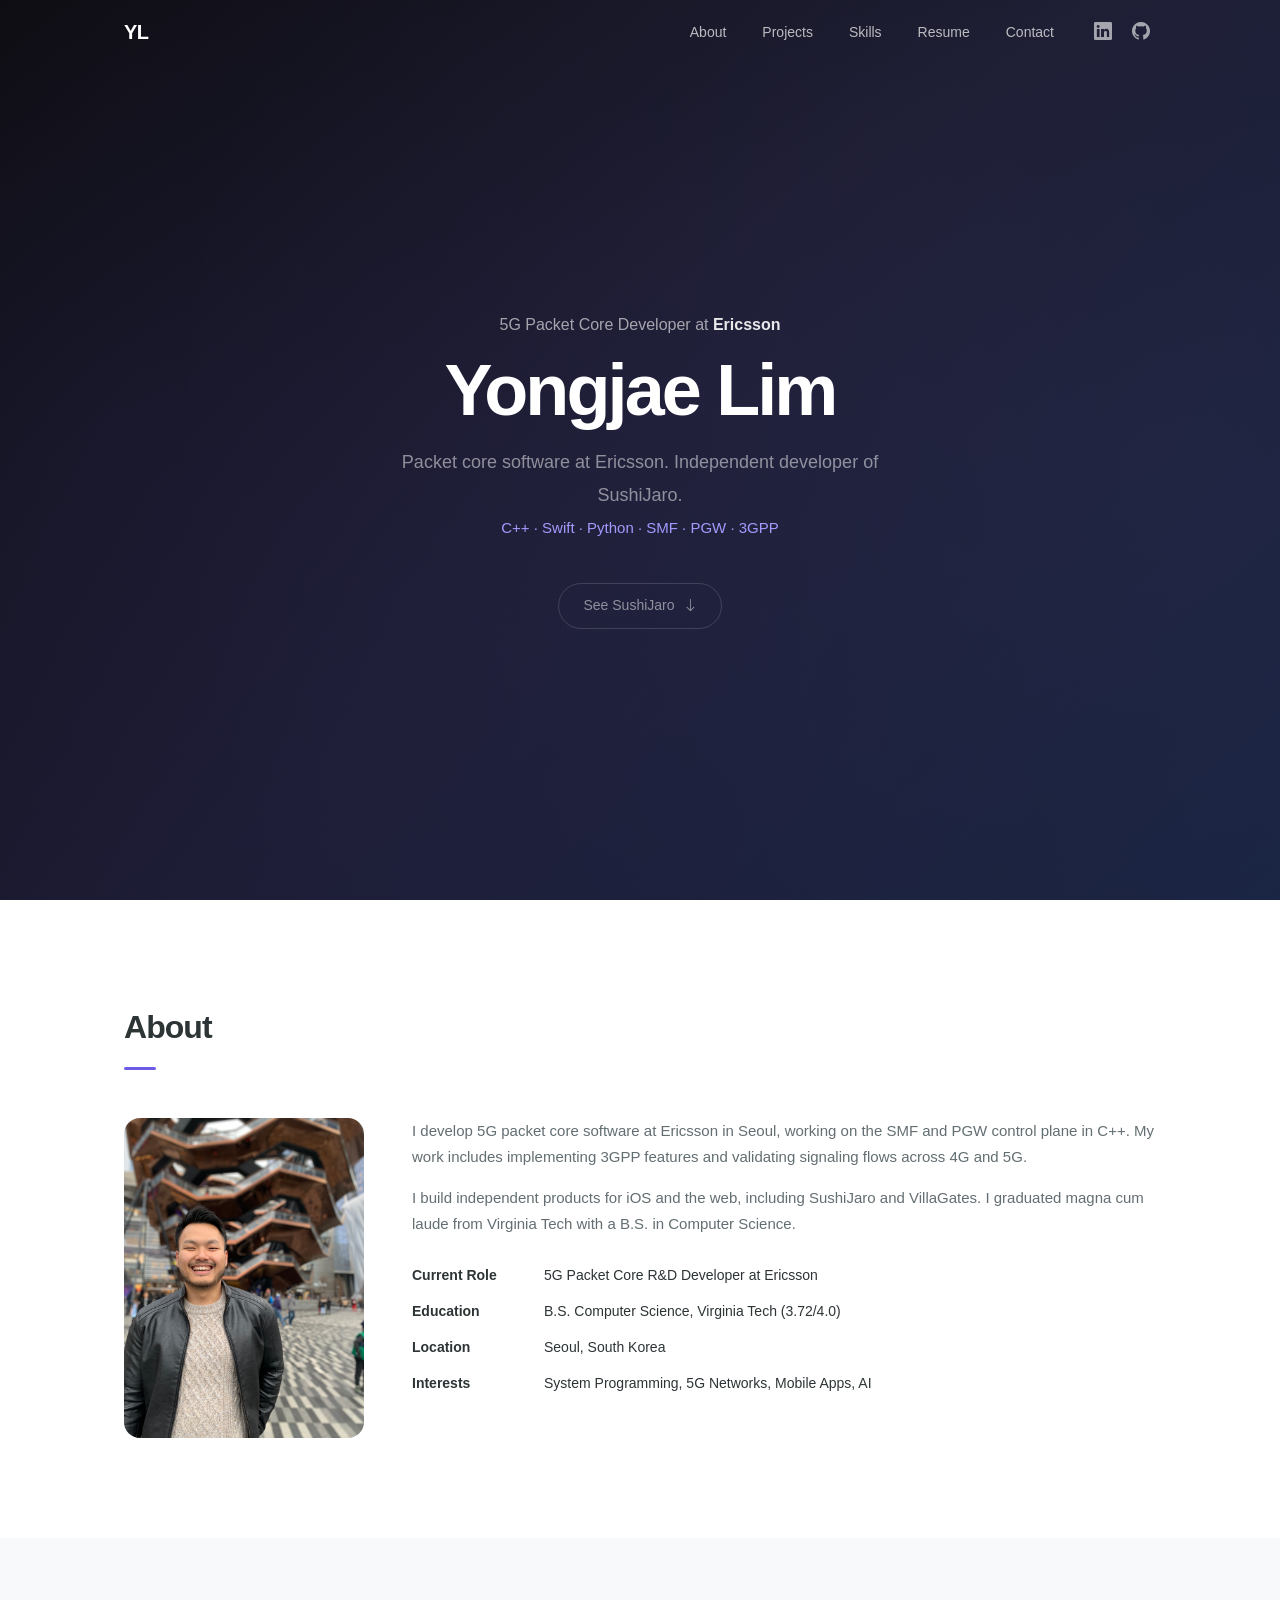
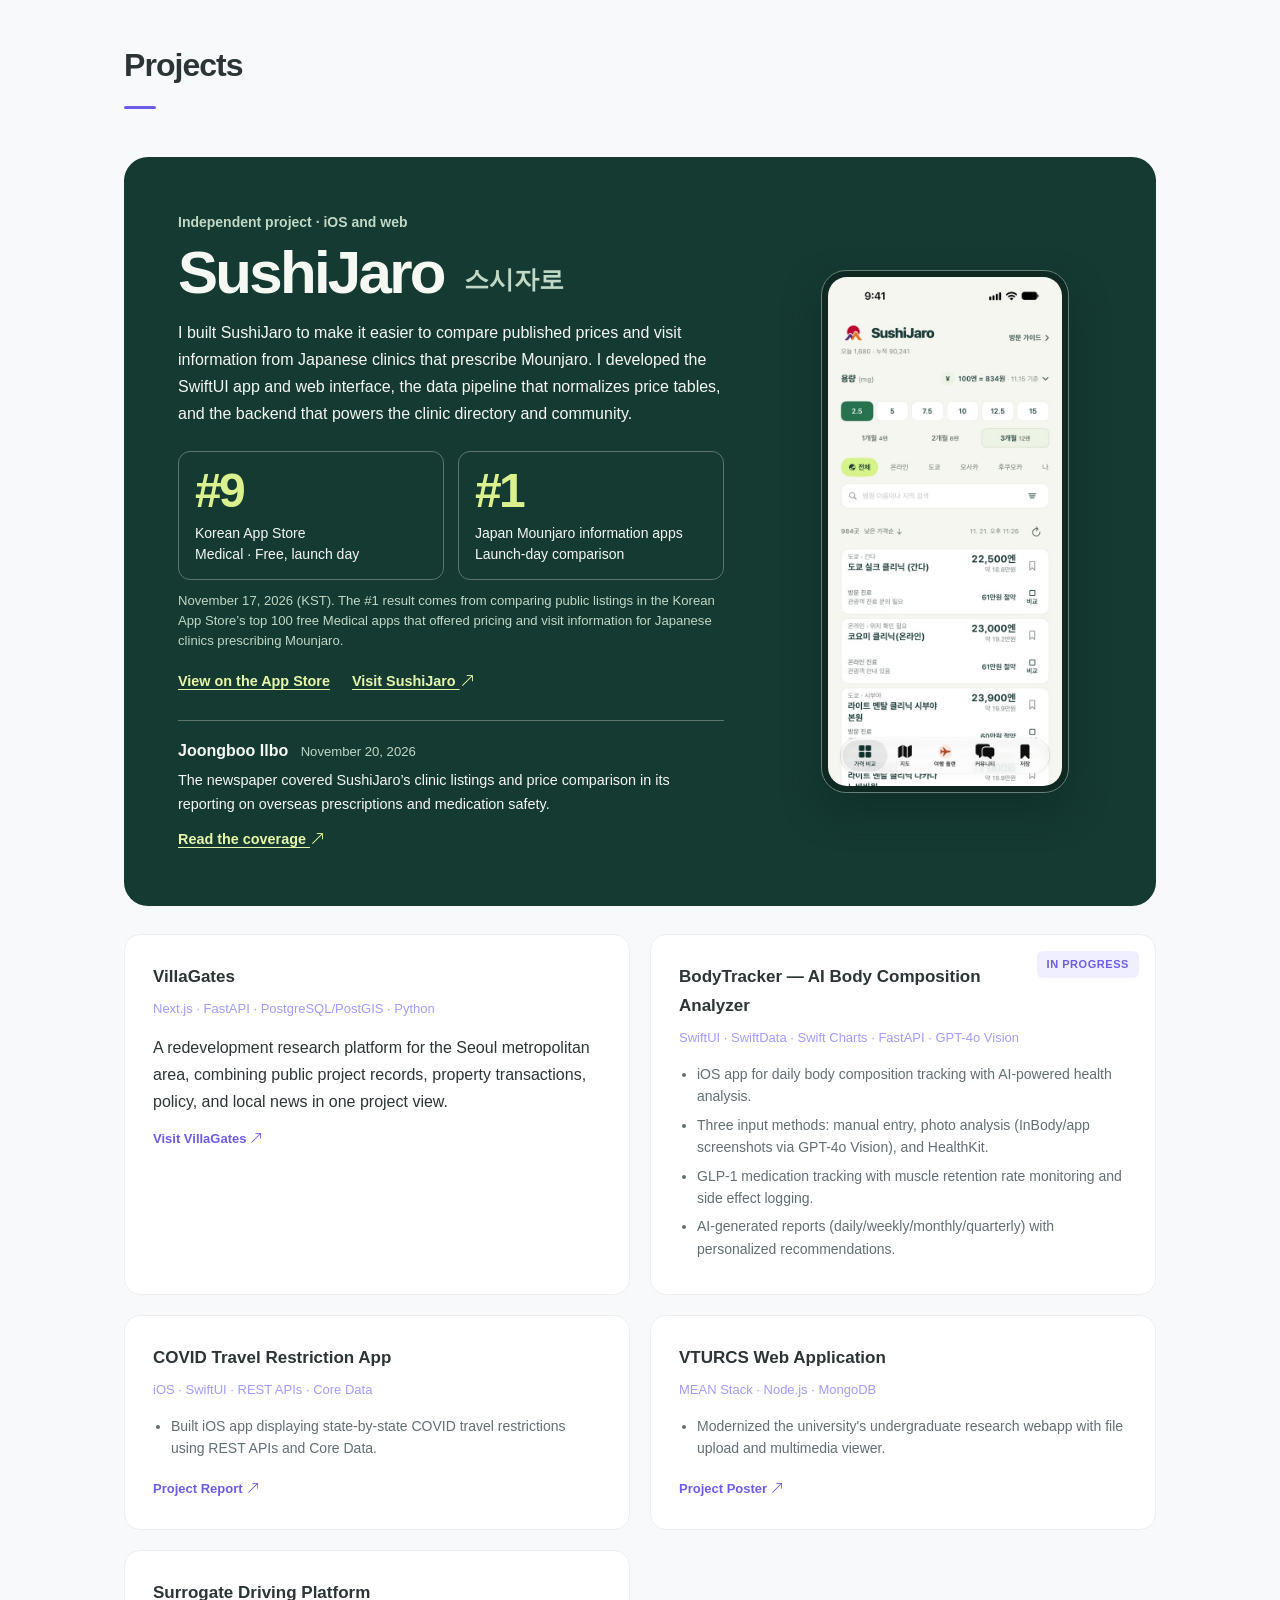
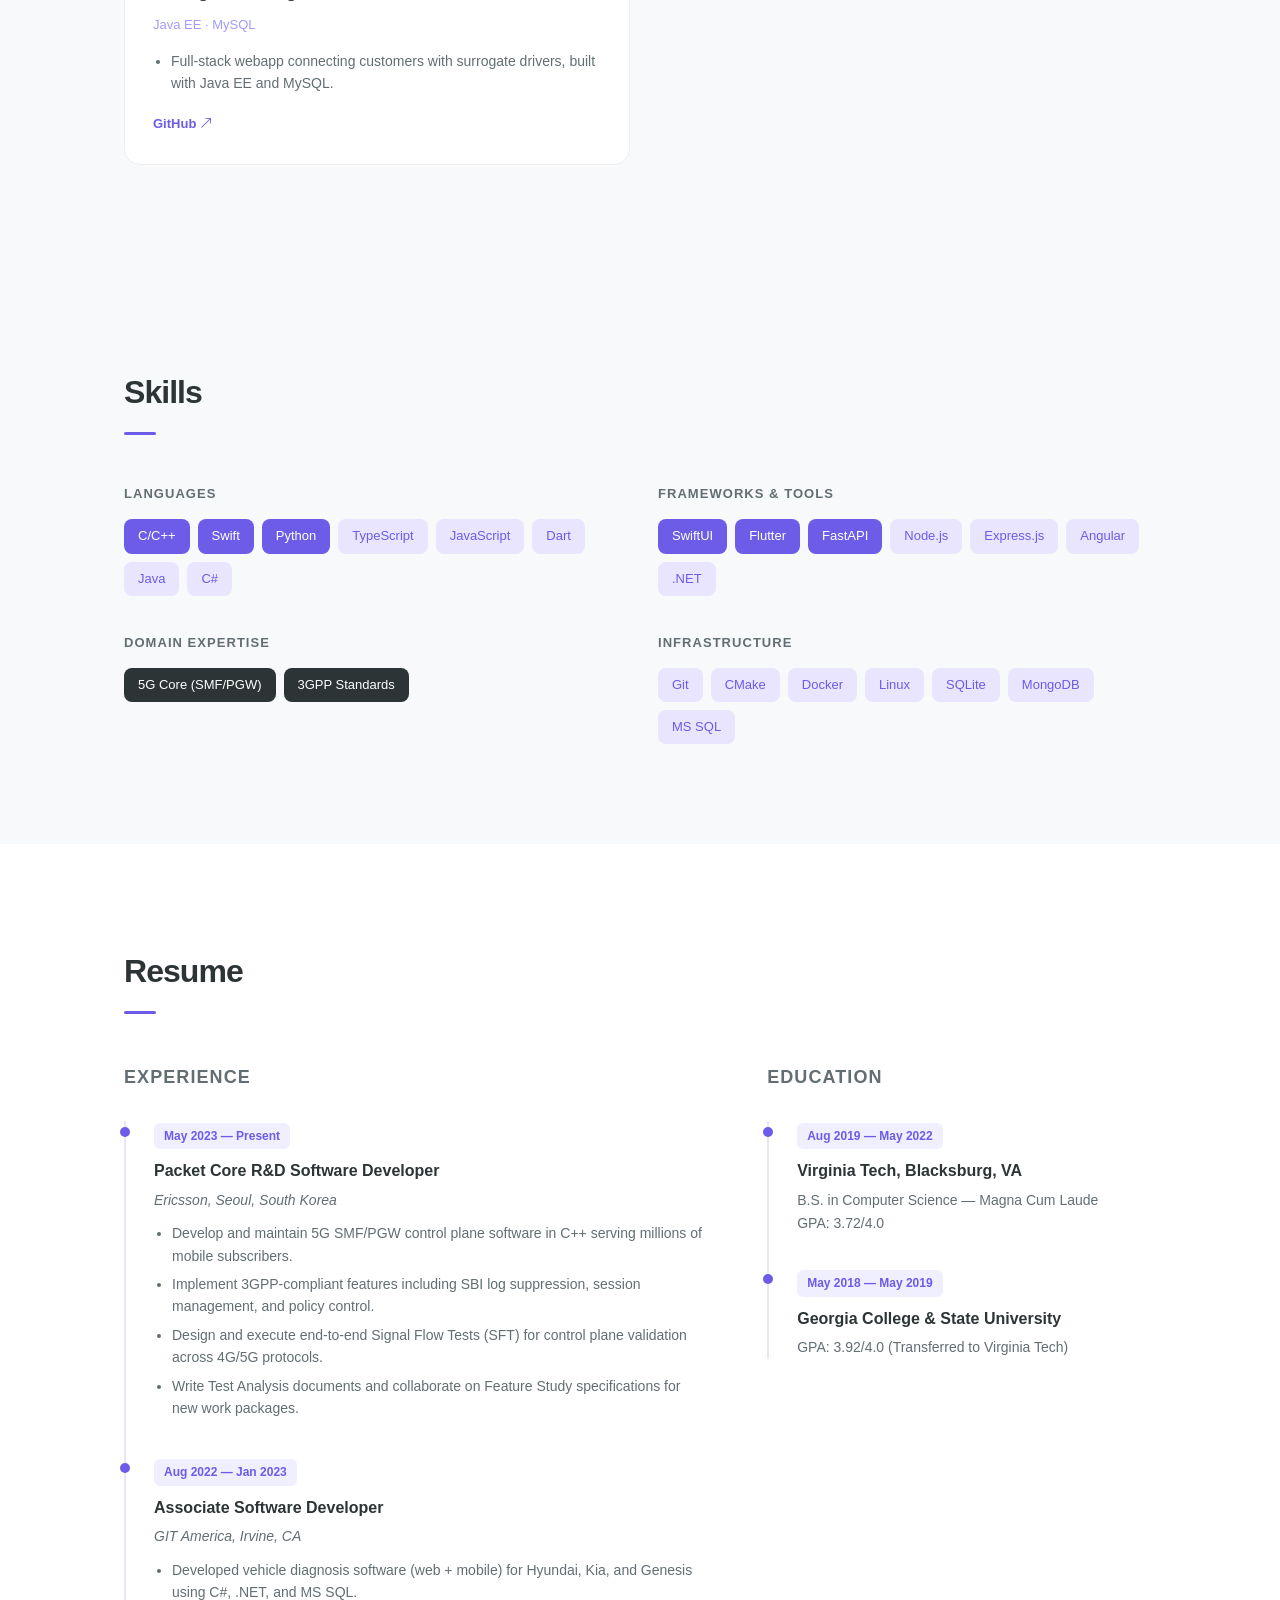
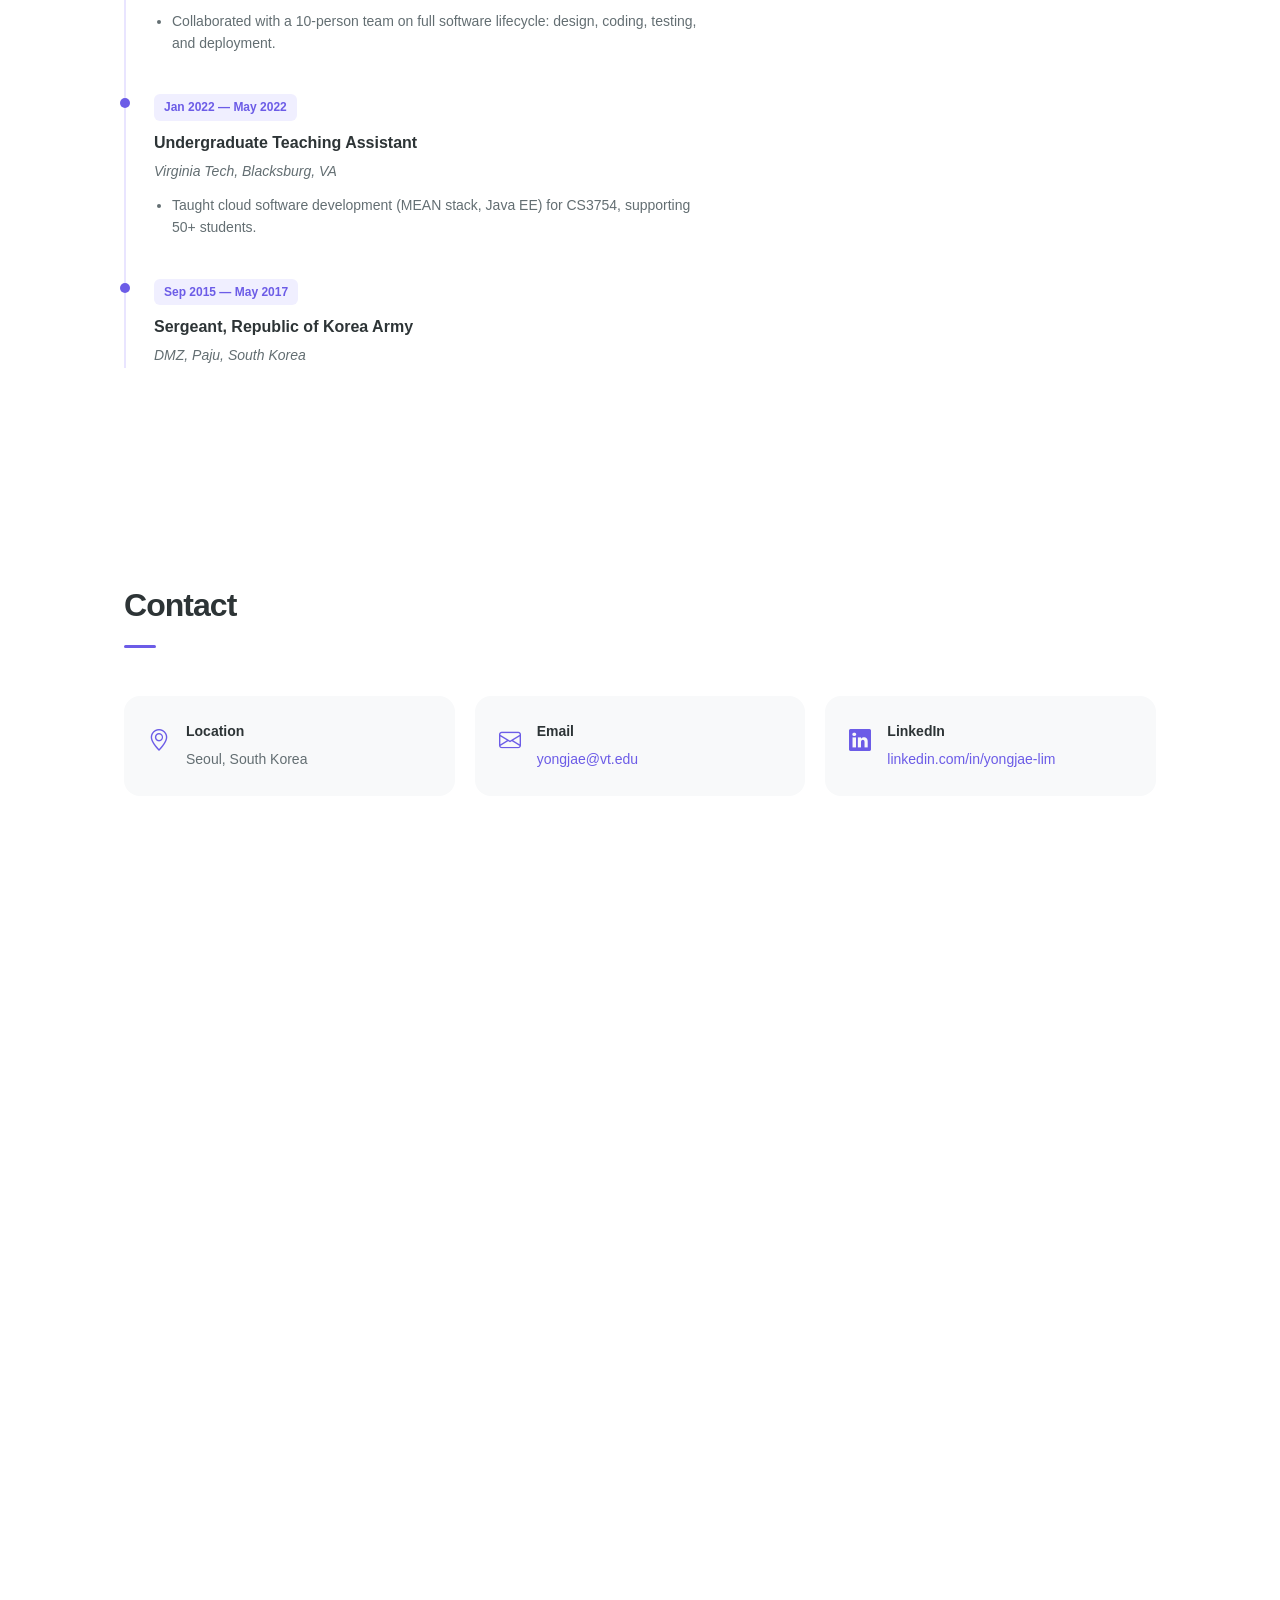
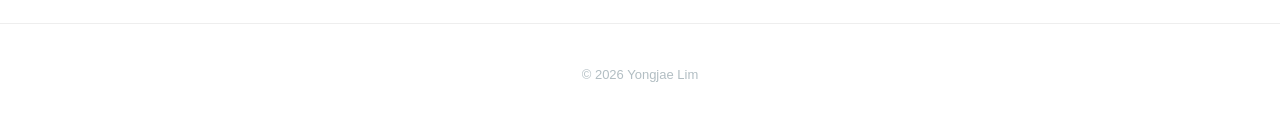
==== commit 0ca985d9: "Feature SushiJaro and refresh portfolio experience" ====
--- a/index.html
+++ b/index.html
@@ -5,13 +5,13 @@
   <meta charset="utf-8">
   <meta content="width=device-width, initial-scale=1.0" name="viewport">
 
-  <title>Yongjae Lim — 5G Packet Core Developer</title>
-  <meta content="5G Packet Core Software Developer at Ericsson. Specializing in SMF/PGW control plane, C++, and mobile development." name="description">
+  <title>Yongjae Lim — Software Developer &amp; SushiJaro Creator</title>
+  <meta name="description" content="Yongjae Lim, a packet core software developer at Ericsson and the independent creator of SushiJaro. Selected iOS, web, and data projects.">
   <meta content="5G, packet core, SMF, PGW, C++, Swift, developer, Ericsson" name="keywords">
 
   <link href="assets/img/favicon.png" rel="icon">
-  <link href="https://fonts.googleapis.com/css2?family=Inter:wght@300;400;500;600;700;800;900&display=swap" rel="stylesheet">
-  <link href="https://cdn.jsdelivr.net/npm/bootstrap-icons@1.11.3/font/bootstrap-icons.min.css" rel="stylesheet">
+  <link rel="canonical" href="https://sushimara.info/portfolio/">
+  <link href="assets/vendor/bootstrap-icons/bootstrap-icons.css" rel="stylesheet">
   <link href="assets/css/style.css" rel="stylesheet">
 </head>
 
@@ -21,14 +21,14 @@
   <nav id="navbar" class="navbar">
     <div class="nav-inner">
       <a href="#hero" class="nav-logo">YL</a>
-      <button class="nav-toggle" id="navToggle" aria-label="Toggle navigation">
+      <button class="nav-toggle" id="navToggle" aria-label="Toggle navigation" aria-controls="navLinks" aria-expanded="false">
         <i class="bi bi-list"></i>
       </button>
       <ul class="nav-links" id="navLinks">
         <li><a href="#about">About</a></li>
+        <li><a href="#projects">Projects</a></li>
         <li><a href="#skills">Skills</a></li>
         <li><a href="#resume">Resume</a></li>
-        <li><a href="#projects">Projects</a></li>
         <li><a href="#contact">Contact</a></li>
       </ul>
       <div class="nav-social">
@@ -43,10 +43,10 @@
     <div class="hero-content">
       <p class="hero-label">5G Packet Core Developer at <strong>Ericsson</strong></p>
       <h1>Yongjae Lim</h1>
-      <p class="hero-sub">Building software that connects billions of people.<br>
+      <p class="hero-sub">Packet core software at Ericsson. Independent developer of SushiJaro.<br>
         <span class="hero-tags">C++ · Swift · Python · SMF · PGW · 3GPP</span>
       </p>
-      <a href="#about" class="hero-cta">Learn more <i class="bi bi-arrow-down"></i></a>
+      <a href="#sushijaro" class="hero-cta">See SushiJaro <i class="bi bi-arrow-down" aria-hidden="true"></i></a>
     </div>
   </section>
 
@@ -61,11 +61,8 @@
             <img src="assets/img/profile-img.jpg" alt="Yongjae Lim">
           </div>
           <div class="about-text">
-            <p>Software developer specializing in 5G packet core systems at Ericsson, Seoul.
-              I build and maintain control plane software (SMF/PGW) that handles billions of mobile sessions,
-              implementing 3GPP standards for next-generation networks.</p>
-            <p>Outside of work, I enjoy building mobile apps and exploring AI-powered solutions.
-              Virginia Tech CS graduate (Magna Cum Laude) with experience spanning telecom, automotive, and mobile development.</p>
+            <p>I develop 5G packet core software at Ericsson in Seoul, working on the SMF and PGW control plane in C++. My work includes implementing 3GPP features and validating signaling flows across 4G and 5G.</p>
+            <p>I build independent products for iOS and the web, including SushiJaro and VillaGates. I graduated magna cum laude from Virginia Tech with a B.S. in Computer Science.</p>
             <div class="about-details">
               <div class="detail-item">
                 <span class="detail-label">Current Role</span>
@@ -85,6 +82,92 @@
               </div>
             </div>
           </div>
+        </div>
+      </div>
+    </section>
+
+    <!-- ======= Projects ======= -->
+    <section id="projects" class="section-alt">
+      <div class="container">
+        <h2 class="section-title">Projects</h2>
+        <article class="featured-project" id="sushijaro">
+          <div class="featured-content">
+            <p class="featured-platform">Independent project · iOS and web</p>
+            <h3>SushiJaro <span lang="ko">스시자로</span></h3>
+            <p>I built SushiJaro to make it easier to compare published prices and visit information from Japanese clinics that prescribe Mounjaro. I developed the SwiftUI app and web interface, the data pipeline that normalizes price tables, and the backend that powers the clinic directory and community.</p>
+            <dl class="launch-results">
+              <div>
+                <dt>#9</dt>
+                <dd>Korean App Store<br>Medical · Free, launch day</dd>
+              </div>
+              <div>
+                <dt>#1</dt>
+                <dd>Japan Mounjaro information apps<br>Launch-day comparison</dd>
+              </div>
+            </dl>
+            <p class="rank-method">November 17, 2026 (KST). The #1 result comes from comparing public listings in the Korean App Store’s top 100 free Medical apps that offered pricing and visit information for Japanese clinics prescribing Mounjaro.</p>
+            <div class="featured-links">
+              <a href="https://apps.apple.com/kr/app/id6835291281">View on the App Store</a>
+              <a href="https://sushimara.info/">Visit SushiJaro <i class="bi bi-arrow-up-right" aria-hidden="true"></i></a>
+            </div>
+            <div class="press-mention">
+              <h4>Joongboo Ilbo <span><time datetime="2026-11-20">November 20, 2026</time></span></h4>
+              <p>The newspaper covered SushiJaro’s clinic listings and price comparison in its reporting on overseas prescriptions and medication safety.</p>
+              <a href="https://www.joongboo.com/news/articleView.html?idxno=363743060">Read the coverage <i class="bi bi-arrow-up-right" aria-hidden="true"></i></a>
+            </div>
+          </div>
+          <figure class="featured-screen">
+            <img src="assets/img/sushijaro-price-comparison.jpg" alt="SushiJaro’s iPhone screen showing a list of Japanese clinics with prices" width="552" height="1200" loading="lazy">
+          </figure>
+        </article>
+        <div class="projects-grid">
+
+          <div class="project-card">
+            <h4>VillaGates</h4>
+            <p class="project-tech">Next.js · FastAPI · PostgreSQL/PostGIS · Python</p>
+            <p>A redevelopment research platform for the Seoul metropolitan area, combining public project records, property transactions, policy, and local news in one project view.</p>
+            <a href="https://villagates.vercel.app" class="project-link">Visit VillaGates <i class="bi bi-arrow-up-right" aria-hidden="true"></i></a>
+          </div>
+
+          <div class="project-card">
+            <div class="project-badge">In Progress</div>
+            <h4>BodyTracker — AI Body Composition Analyzer</h4>
+            <p class="project-tech">SwiftUI · SwiftData · Swift Charts · FastAPI · GPT-4o Vision</p>
+            <ul>
+              <li>iOS app for daily body composition tracking with AI-powered health analysis.</li>
+              <li>Three input methods: manual entry, photo analysis (InBody/app screenshots via GPT-4o Vision), and HealthKit.</li>
+              <li>GLP-1 medication tracking with muscle retention rate monitoring and side effect logging.</li>
+              <li>AI-generated reports (daily/weekly/monthly/quarterly) with personalized recommendations.</li>
+            </ul>
+          </div>
+
+          <div class="project-card">
+            <h4>COVID Travel Restriction App</h4>
+            <p class="project-tech">iOS · SwiftUI · REST APIs · Core Data</p>
+            <ul>
+              <li>Built iOS app displaying state-by-state COVID travel restrictions using REST APIs and Core Data.</li>
+            </ul>
+            <a href="https://drive.google.com/file/d/1e3l3QKy-dFr5SyhDL9fQWW5-YHJfPWKP/view?usp=sharing" class="project-link" target="_blank">Project Report <i class="bi bi-arrow-up-right"></i></a>
+          </div>
+
+          <div class="project-card">
+            <h4>VTURCS Web Application</h4>
+            <p class="project-tech">MEAN Stack · Node.js · MongoDB</p>
+            <ul>
+              <li>Modernized the university's undergraduate research webapp with file upload and multimedia viewer.</li>
+            </ul>
+            <a href="https://drive.google.com/file/d/1JucTPF64Q-kj1-QrtOC2w68WRsnZxDgk/view?usp=sharing" class="project-link" target="_blank">Project Poster <i class="bi bi-arrow-up-right"></i></a>
+          </div>
+
+          <div class="project-card">
+            <h4>Surrogate Driving Platform</h4>
+            <p class="project-tech">Java EE · MySQL</p>
+            <ul>
+              <li>Full-stack webapp connecting customers with surrogate drivers, built with Java EE and MySQL.</li>
+            </ul>
+            <a href="https://github.com/MashalSJ/SurrogateDriving2" class="project-link" target="_blank">GitHub <i class="bi bi-arrow-up-right"></i></a>
+          </div>
+
         </div>
       </div>
     </section>
@@ -165,17 +248,6 @@
               </div>
             </div>
 
-            <div class="timeline-item">
-              <div class="timeline-dot"></div>
-              <div class="timeline-content">
-                <span class="timeline-date">Jan 2023 — Feb 2023</span>
-                <h4>Mobile Software Developer</h4>
-                <p class="timeline-company">Fasoo, Seoul, South Korea</p>
-                <ul>
-                  <li>Built cross-platform mobile messenger application using Flutter/Dart with end-to-end encryption support.</li>
-                </ul>
-              </div>
-            </div>
 
             <div class="timeline-item">
               <div class="timeline-dot"></div>
@@ -237,55 +309,6 @@
       </div>
     </section>
 
-    <!-- ======= Projects ======= -->
-    <section id="projects" class="section-alt">
-      <div class="container">
-        <h2 class="section-title">Projects</h2>
-        <div class="projects-grid">
-
-          <div class="project-card">
-            <div class="project-badge">In Progress</div>
-            <h4>BodyTracker — AI Body Composition Analyzer</h4>
-            <p class="project-tech">SwiftUI · SwiftData · Swift Charts · FastAPI · GPT-4o Vision</p>
-            <ul>
-              <li>iOS app for daily body composition tracking with AI-powered health analysis.</li>
-              <li>Three input methods: manual entry, photo analysis (InBody/app screenshots via GPT-4o Vision), and HealthKit.</li>
-              <li>GLP-1 medication tracking with muscle retention rate monitoring and side effect logging.</li>
-              <li>AI-generated reports (daily/weekly/monthly/quarterly) with personalized recommendations.</li>
-            </ul>
-          </div>
-
-          <div class="project-card">
-            <h4>COVID Travel Restriction App</h4>
-            <p class="project-tech">iOS · SwiftUI · REST APIs · Core Data</p>
-            <ul>
-              <li>Built iOS app displaying state-by-state COVID travel restrictions using REST APIs and Core Data.</li>
-            </ul>
-            <a href="https://drive.google.com/file/d/1e3l3QKy-dFr5SyhDL9fQWW5-YHJfPWKP/view?usp=sharing" class="project-link" target="_blank">Project Report <i class="bi bi-arrow-up-right"></i></a>
-          </div>
-
-          <div class="project-card">
-            <h4>VTURCS Web Application</h4>
-            <p class="project-tech">MEAN Stack · Node.js · MongoDB</p>
-            <ul>
-              <li>Modernized the university's undergraduate research webapp with file upload and multimedia viewer.</li>
-            </ul>
-            <a href="https://drive.google.com/file/d/1JucTPF64Q-kj1-QrtOC2w68WRsnZxDgk/view?usp=sharing" class="project-link" target="_blank">Project Poster <i class="bi bi-arrow-up-right"></i></a>
-          </div>
-
-          <div class="project-card">
-            <h4>Surrogate Driving Platform</h4>
-            <p class="project-tech">Java EE · MySQL</p>
-            <ul>
-              <li>Full-stack webapp connecting customers with surrogate drivers, built with Java EE and MySQL.</li>
-            </ul>
-            <a href="https://github.com/MashalSJ/SurrogateDriving2" class="project-link" target="_blank">GitHub <i class="bi bi-arrow-up-right"></i></a>
-          </div>
-
-        </div>
-      </div>
-    </section>
-
     <!-- ======= Contact ======= -->
     <section id="contact">
       <div class="container">
@@ -323,101 +346,11 @@
 
   <footer>
     <div class="container">
-      <p>&copy; 2025 Yongjae Lim</p>
+      <p>&copy; 2026 Yongjae Lim</p>
     </div>
   </footer>
 
-  <script>
-    // Mobile nav toggle
-    document.getElementById('navToggle').addEventListener('click', function() {
-      document.getElementById('navLinks').classList.toggle('active');
-    });
-
-    // Close mobile nav on link click
-    document.querySelectorAll('.nav-links a').forEach(link => {
-      link.addEventListener('click', () => {
-        document.getElementById('navLinks').classList.remove('active');
-      });
-    });
-
-    // Navbar background on scroll
-    window.addEventListener('scroll', function() {
-      const nav = document.getElementById('navbar');
-      if (window.scrollY > 50) {
-        nav.classList.add('scrolled');
-      } else {
-        nav.classList.remove('scrolled');
-      }
-    });
-
-    // Active nav link — click + scroll hybrid
-    const sections = document.querySelectorAll('section[id]');
-    let scrollTimer = null;
-    let clickedLink = false;
-
-    // 클릭 시 즉시 active 처리
-    document.querySelectorAll('.nav-links a').forEach(link => {
-      link.addEventListener('click', () => {
-        clickedLink = true;
-        document.querySelectorAll('.nav-links a').forEach(a => a.classList.remove('active'));
-        link.classList.add('active');
-        clearTimeout(scrollTimer);
-        scrollTimer = setTimeout(() => { clickedLink = false; }, 800);
-
-        // Easter egg: Contact 클릭 시 이미지 표시, 다른 탭 클릭 시 숨김
-        const egg = document.querySelector('.easter-egg');
-        if (link.getAttribute('href') === '#contact' && egg) {
-          setTimeout(() => {
-            egg.classList.add('visible');
-            window.scrollTo({ top: document.body.scrollHeight, behavior: 'smooth' });
-          }, 300);
-        } else if (egg) {
-          egg.classList.remove('visible');
-        }
-      });
-    });
-
-    // 스크롤 시 active 감지 (클릭 직후엔 무시)
-    window.addEventListener('scroll', () => {
-      if (clickedLink) return;
-
-      const scrollY = window.pageYOffset;
-      const windowHeight = window.innerHeight;
-      const docHeight = document.documentElement.scrollHeight;
-
-      // 스크롤 올리면 이스터에그 숨김 (Contact 섹션 벗어났을 때만)
-      const egg = document.querySelector('.easter-egg');
-      const contactSection = document.getElementById('contact');
-      if (egg && contactSection) {
-        const contactTop = contactSection.offsetTop - 200;
-        if (scrollY < contactTop) {
-          egg.classList.remove('visible');
-        }
-      }
-
-      if (scrollY + windowHeight >= docHeight - 10) {
-        document.querySelectorAll('.nav-links a').forEach(a => a.classList.remove('active'));
-        const lastSection = sections[sections.length - 1];
-        const link = document.querySelector('.nav-links a[href="#' + lastSection.id + '"]');
-        if (link) link.classList.add('active');
-        return;
-      }
-
-      sections.forEach(section => {
-        const top = section.offsetTop - 100;
-        const height = section.offsetHeight;
-        const id = section.getAttribute('id');
-        const link = document.querySelector('.nav-links a[href="#' + id + '"]');
-        if (link) {
-          if (scrollY >= top && scrollY < top + height) {
-            link.classList.add('active');
-          } else {
-            link.classList.remove('active');
-          }
-        }
-      });
-    });
-  </script>
+  <script src="assets/js/portfolio.js" defer></script>
 
 </body>
 </html>
--- a/assets/css/style.css
+++ b/assets/css/style.css
@@ -399,6 +399,147 @@
 }
 
 /* ======= Projects ======= */
+.featured-project {
+  display: grid;
+  grid-template-columns: minmax(0, 1.65fr) minmax(0, 0.95fr);
+  gap: clamp(24px, 5vw, 64px);
+  align-items: center;
+  margin-bottom: 28px;
+  padding: clamp(24px, 4.7vw, 54px);
+  border-radius: 24px;
+  background: #153a32;
+  color: #f6f8f4;
+}
+
+.featured-platform {
+  color: #c0d8c5;
+  font-size: 0.875rem;
+  font-weight: 600;
+}
+
+.featured-content h3 {
+  margin: 5px 0 13px;
+  font-size: clamp(2.1rem, 5vw, 3.75rem);
+  line-height: 1.1;
+  letter-spacing: -0.045em;
+}
+
+.featured-content h3 span {
+  display: inline-block;
+  margin-left: 0.25em;
+  color: #c0d8c5;
+  font-size: 0.42em;
+  letter-spacing: 0;
+  vertical-align: 0.17em;
+}
+
+.launch-results {
+  display: grid;
+  grid-template-columns: 1fr 1fr;
+  gap: 14px;
+  margin: 24px 0 11px;
+}
+
+.launch-results > div {
+  padding: 15px 16px;
+  border: 1px solid #5a776a;
+  border-radius: 12px;
+}
+
+.launch-results dt {
+  color: #dbf18d;
+  font-size: clamp(2.2rem, 5vw, 3rem);
+  font-weight: 800;
+  letter-spacing: -0.055em;
+  line-height: 1;
+}
+
+.launch-results dd {
+  margin-top: 8px;
+  font-size: 0.875rem;
+  line-height: 1.46;
+}
+
+.rank-method,
+.press-mention h4 span {
+  color: #c0d8c5;
+  font-size: 0.82rem;
+  line-height: 1.5;
+}
+
+.featured-links {
+  display: flex;
+  flex-wrap: wrap;
+  gap: 8px 22px;
+  margin-top: 19px;
+}
+
+.featured-content a {
+  color: #e6f7ac;
+  font-size: 0.9rem;
+  font-weight: 650;
+  text-decoration: underline;
+  text-underline-offset: 0.24em;
+}
+
+.featured-content a:hover,
+.featured-content a:focus-visible {
+  color: #fff;
+}
+
+.press-mention {
+  margin-top: 26px;
+  padding-top: 16px;
+  border-top: 1px solid #5a776a;
+}
+
+.press-mention h4 {
+  font-size: 1rem;
+}
+
+.press-mention h4 span {
+  margin-left: 8px;
+  font-weight: 400;
+}
+
+.press-mention p {
+  margin: 4px 0 8px;
+  font-size: 0.9rem;
+}
+
+.featured-screen {
+  justify-self: center;
+  width: min(100%, 248px);
+  padding: 6px;
+  border: 1px solid #668177;
+  border-radius: 25px;
+  background: #102822;
+  box-shadow: 0 18px 35px #0a2a2380;
+}
+
+.featured-screen img {
+  width: 100%;
+  height: auto;
+  border-radius: 19px;
+}
+
+@media (max-width: 700px) {
+  .featured-project {
+    grid-template-columns: 1fr;
+  }
+}
+
+@media (max-width: 390px) {
+  .launch-results > div {
+    padding-inline: 10px;
+  }
+
+  .press-mention h4 span {
+    display: block;
+    margin-left: 0;
+  }
+}
+
 .projects-grid {
   display: grid;
   grid-template-columns: 1fr 1fr;
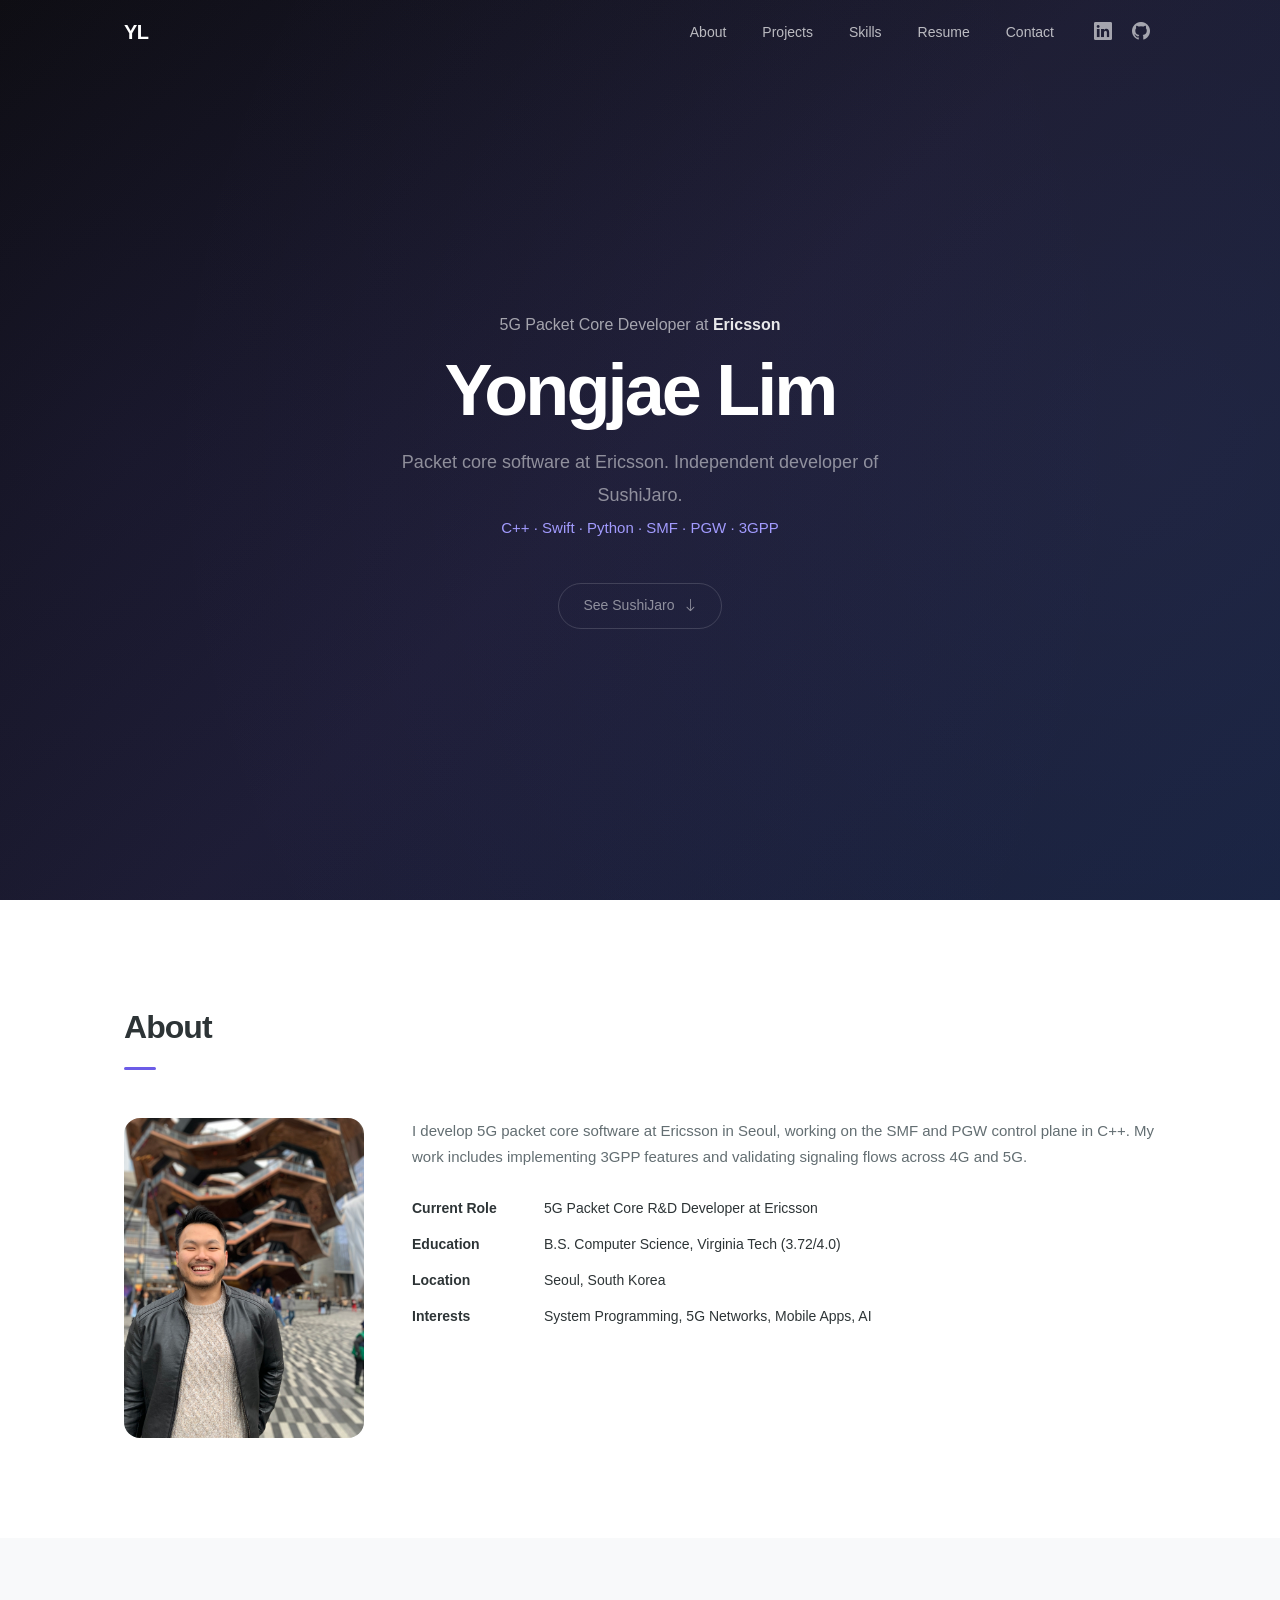
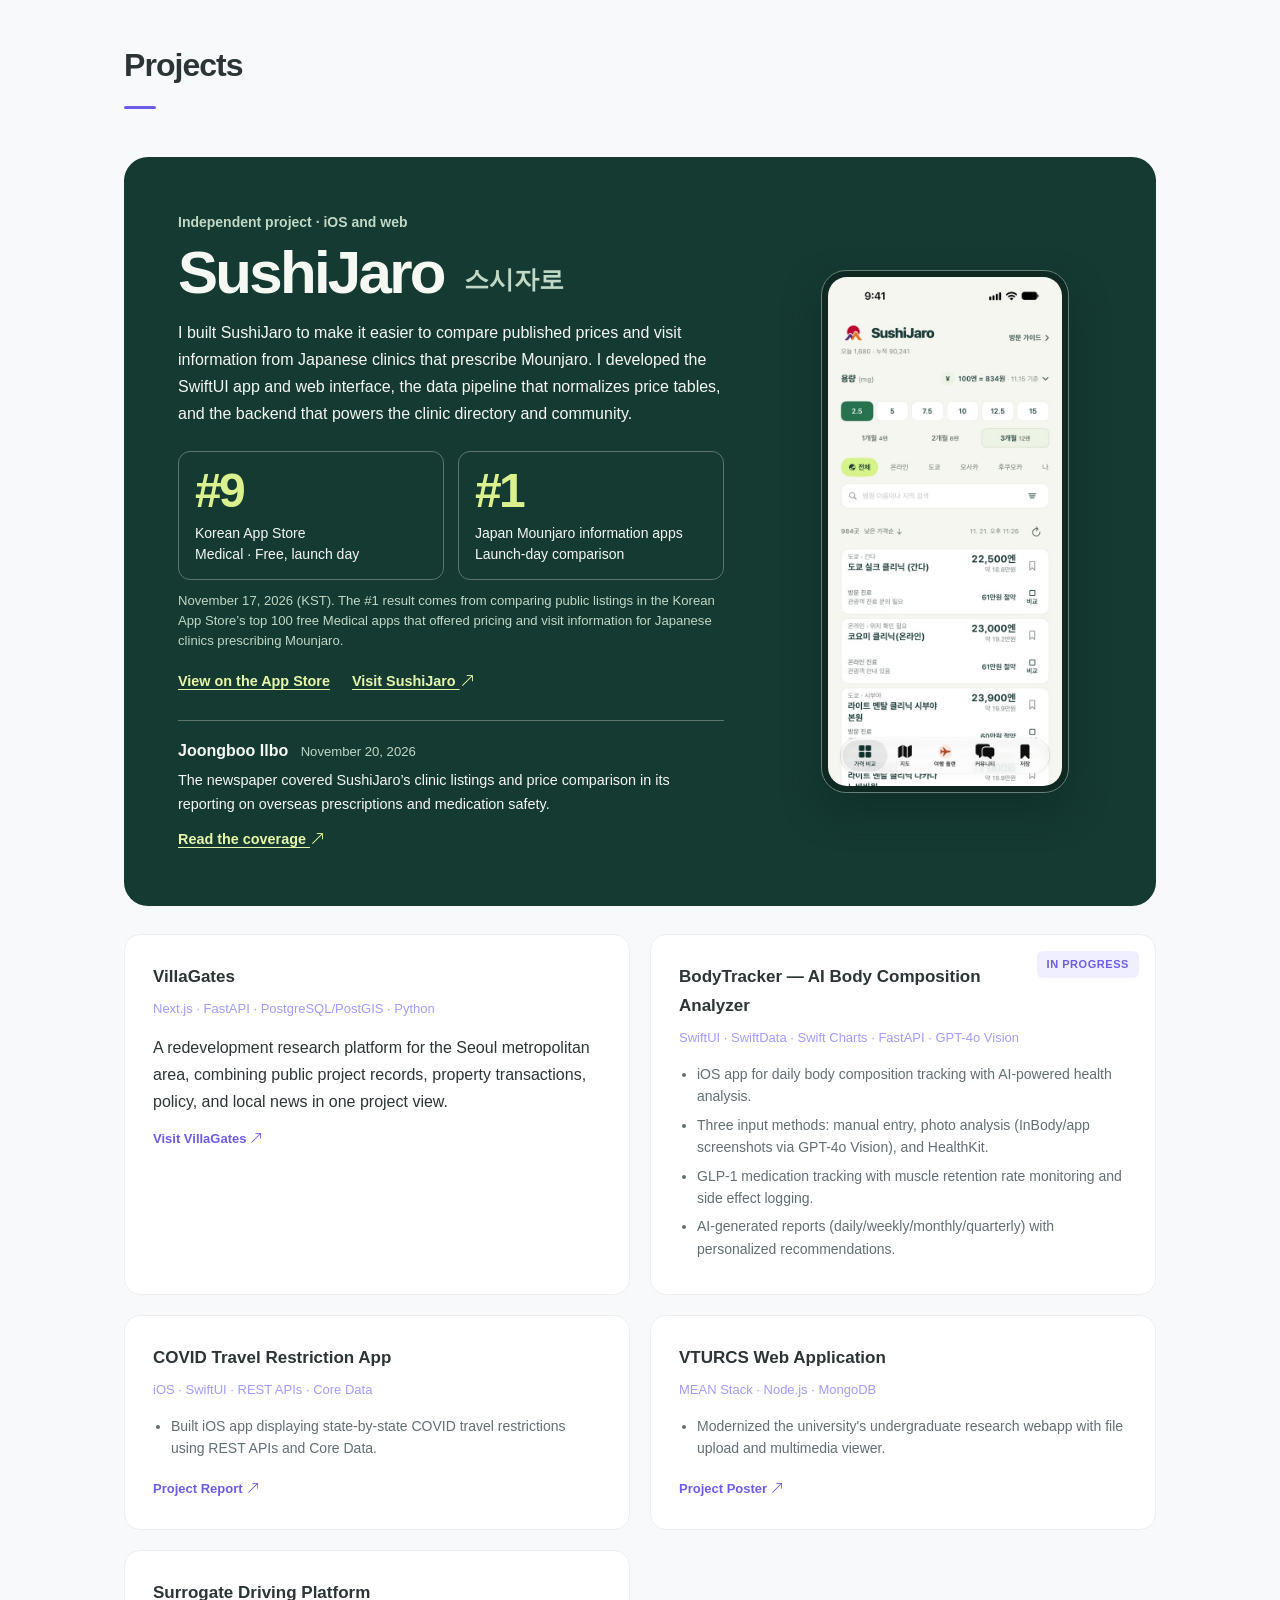
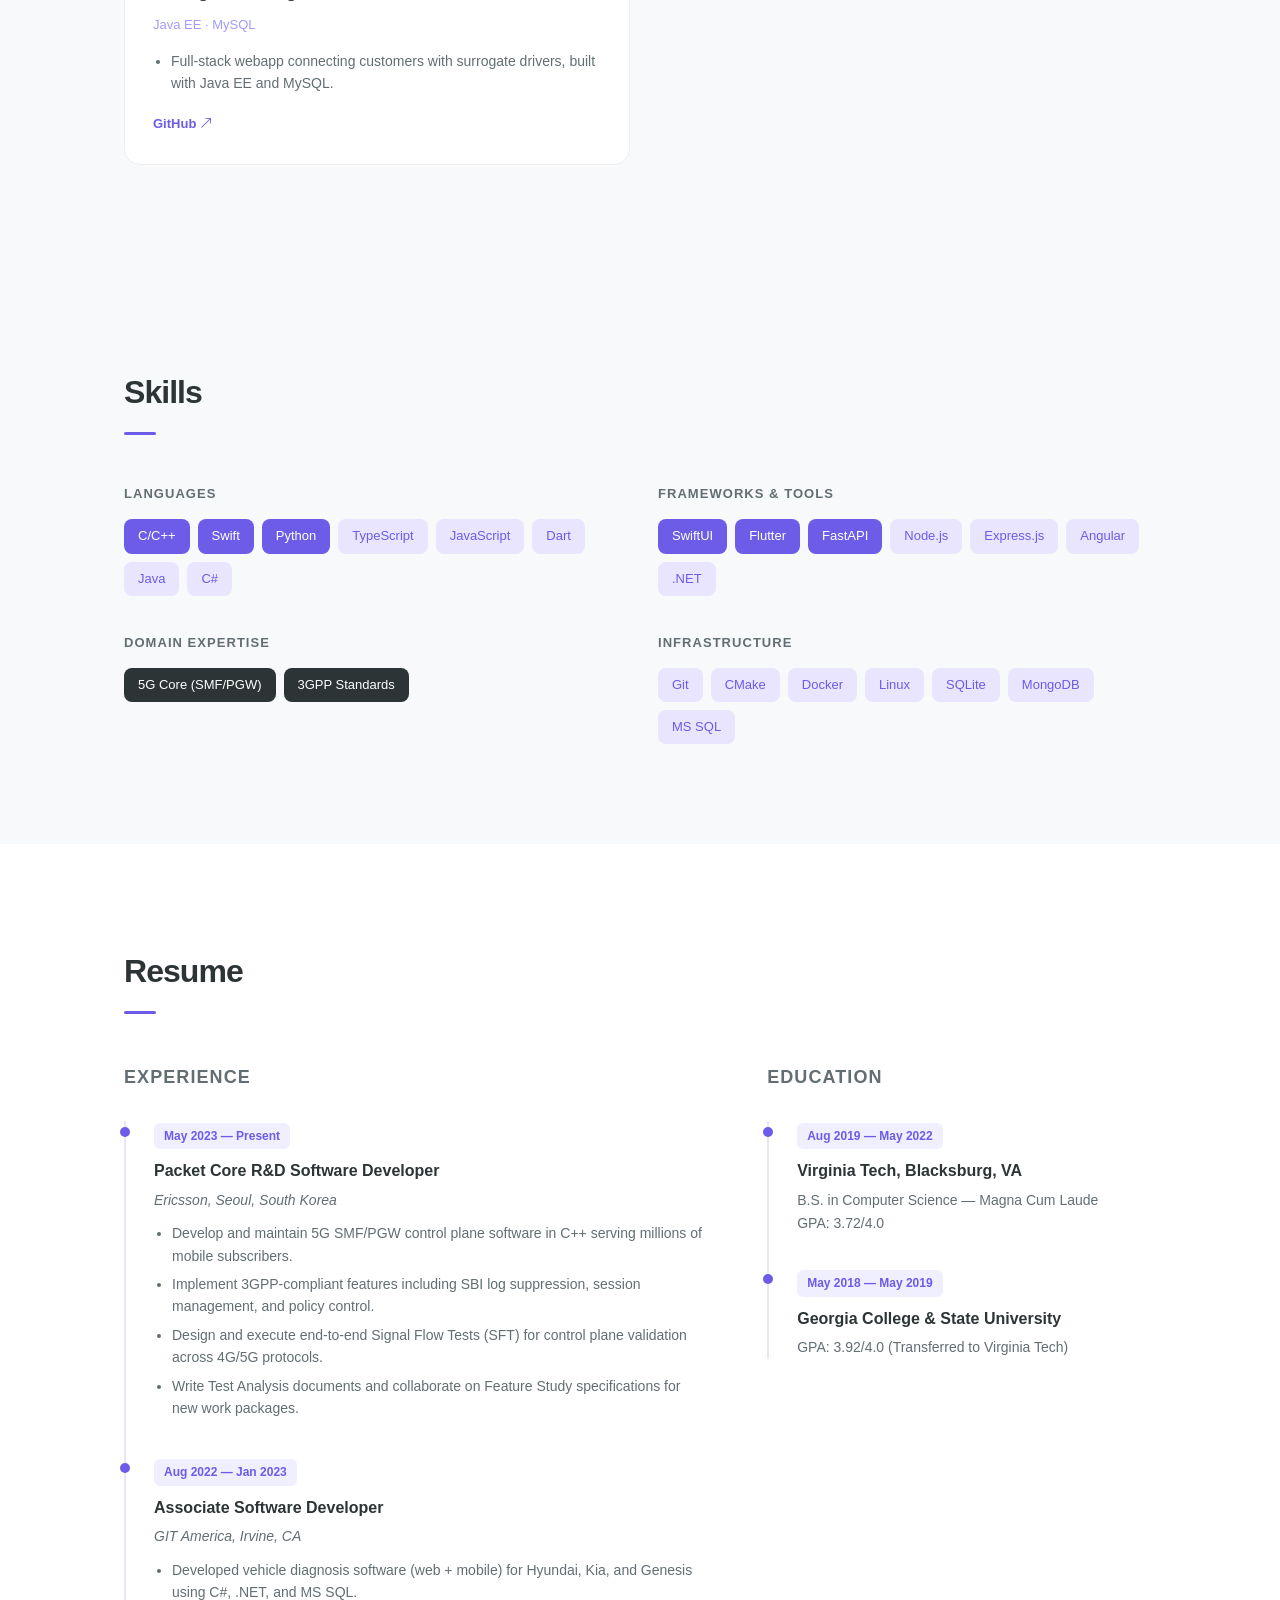
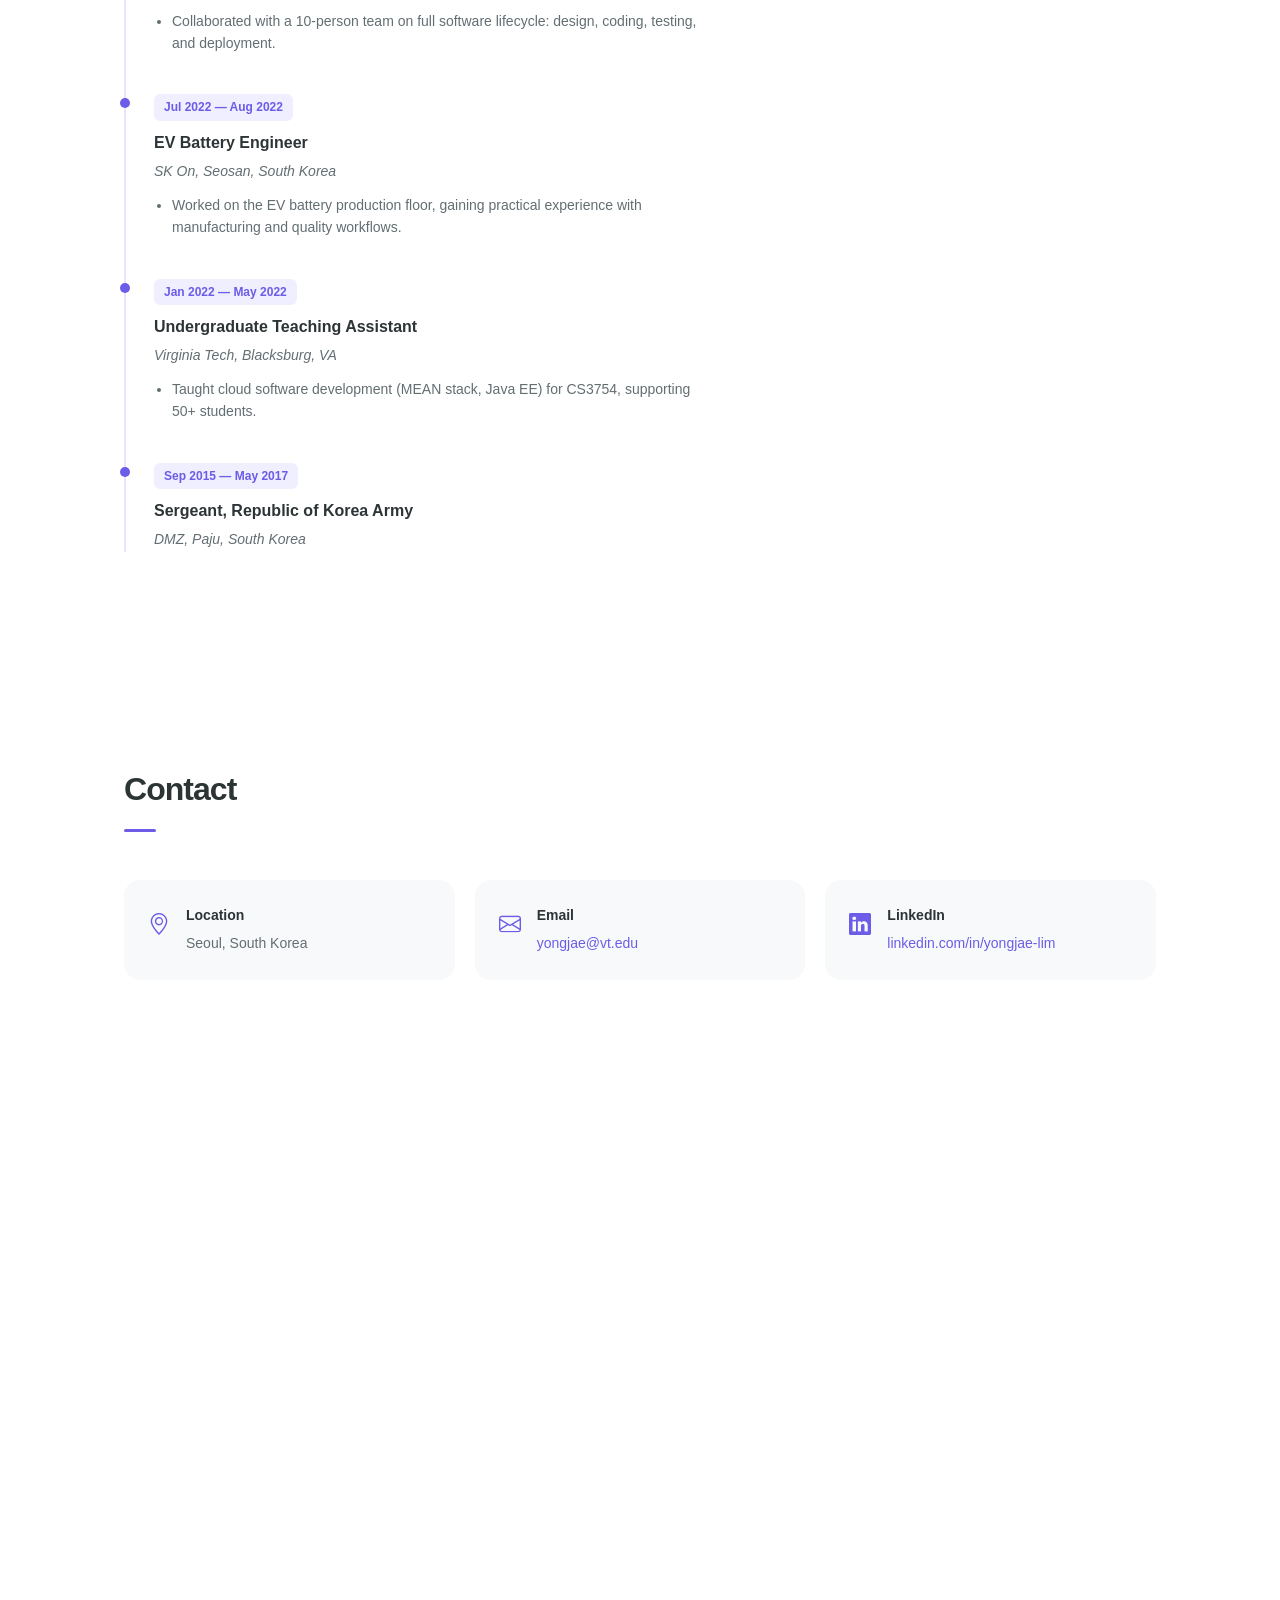
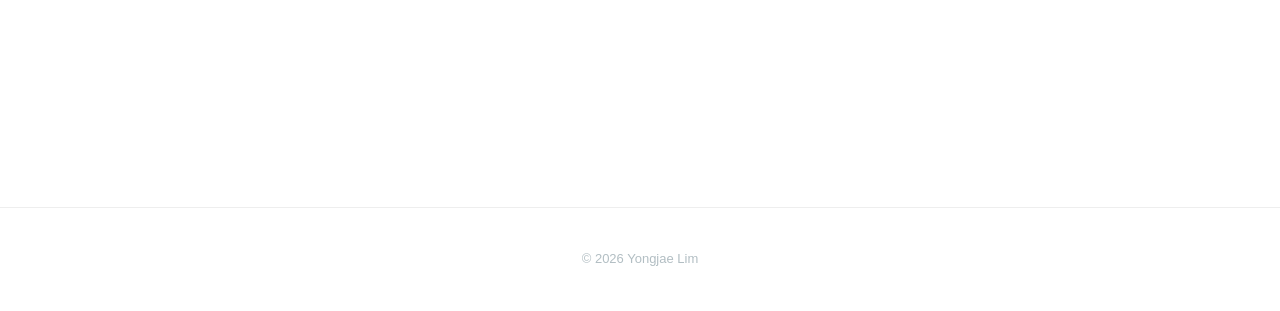
==== commit 008dcd2a: "Restore SK On experience and shorten About" ====
--- a/index.html
+++ b/index.html
@@ -62,7 +62,6 @@
           </div>
           <div class="about-text">
             <p>I develop 5G packet core software at Ericsson in Seoul, working on the SMF and PGW control plane in C++. My work includes implementing 3GPP features and validating signaling flows across 4G and 5G.</p>
-            <p>I build independent products for iOS and the web, including SushiJaro and VillaGates. I graduated magna cum laude from Virginia Tech with a B.S. in Computer Science.</p>
             <div class="about-details">
               <div class="detail-item">
                 <span class="detail-label">Current Role</span>
@@ -265,6 +264,18 @@
             <div class="timeline-item">
               <div class="timeline-dot"></div>
               <div class="timeline-content">
+                <span class="timeline-date">Jul 2022 — Aug 2022</span>
+                <h4>EV Battery Engineer</h4>
+                <p class="timeline-company">SK On, Seosan, South Korea</p>
+                <ul>
+                  <li>Worked on the EV battery production floor, gaining practical experience with manufacturing and quality workflows.</li>
+                </ul>
+              </div>
+            </div>
+
+            <div class="timeline-item">
+              <div class="timeline-dot"></div>
+              <div class="timeline-content">
                 <span class="timeline-date">Jan 2022 — May 2022</span>
                 <h4>Undergraduate Teaching Assistant</h4>
                 <p class="timeline-company">Virginia Tech, Blacksburg, VA</p>
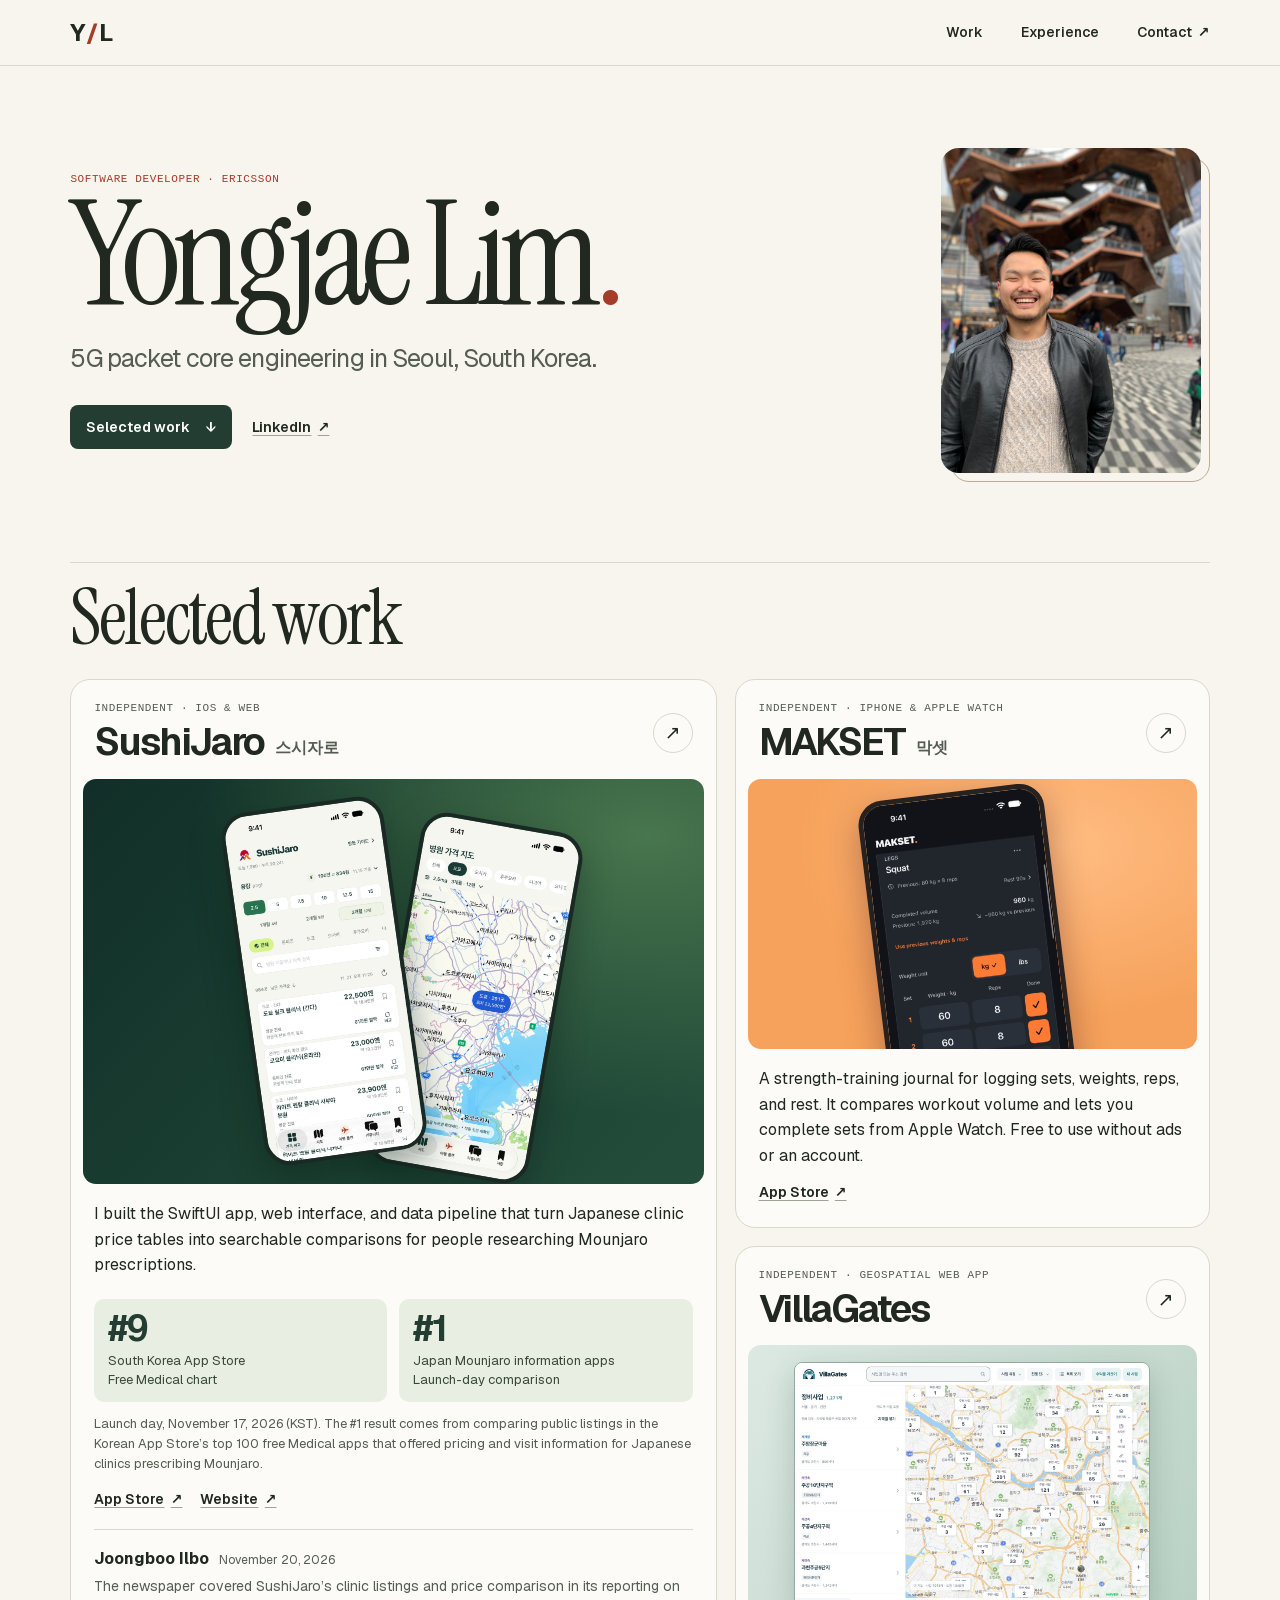
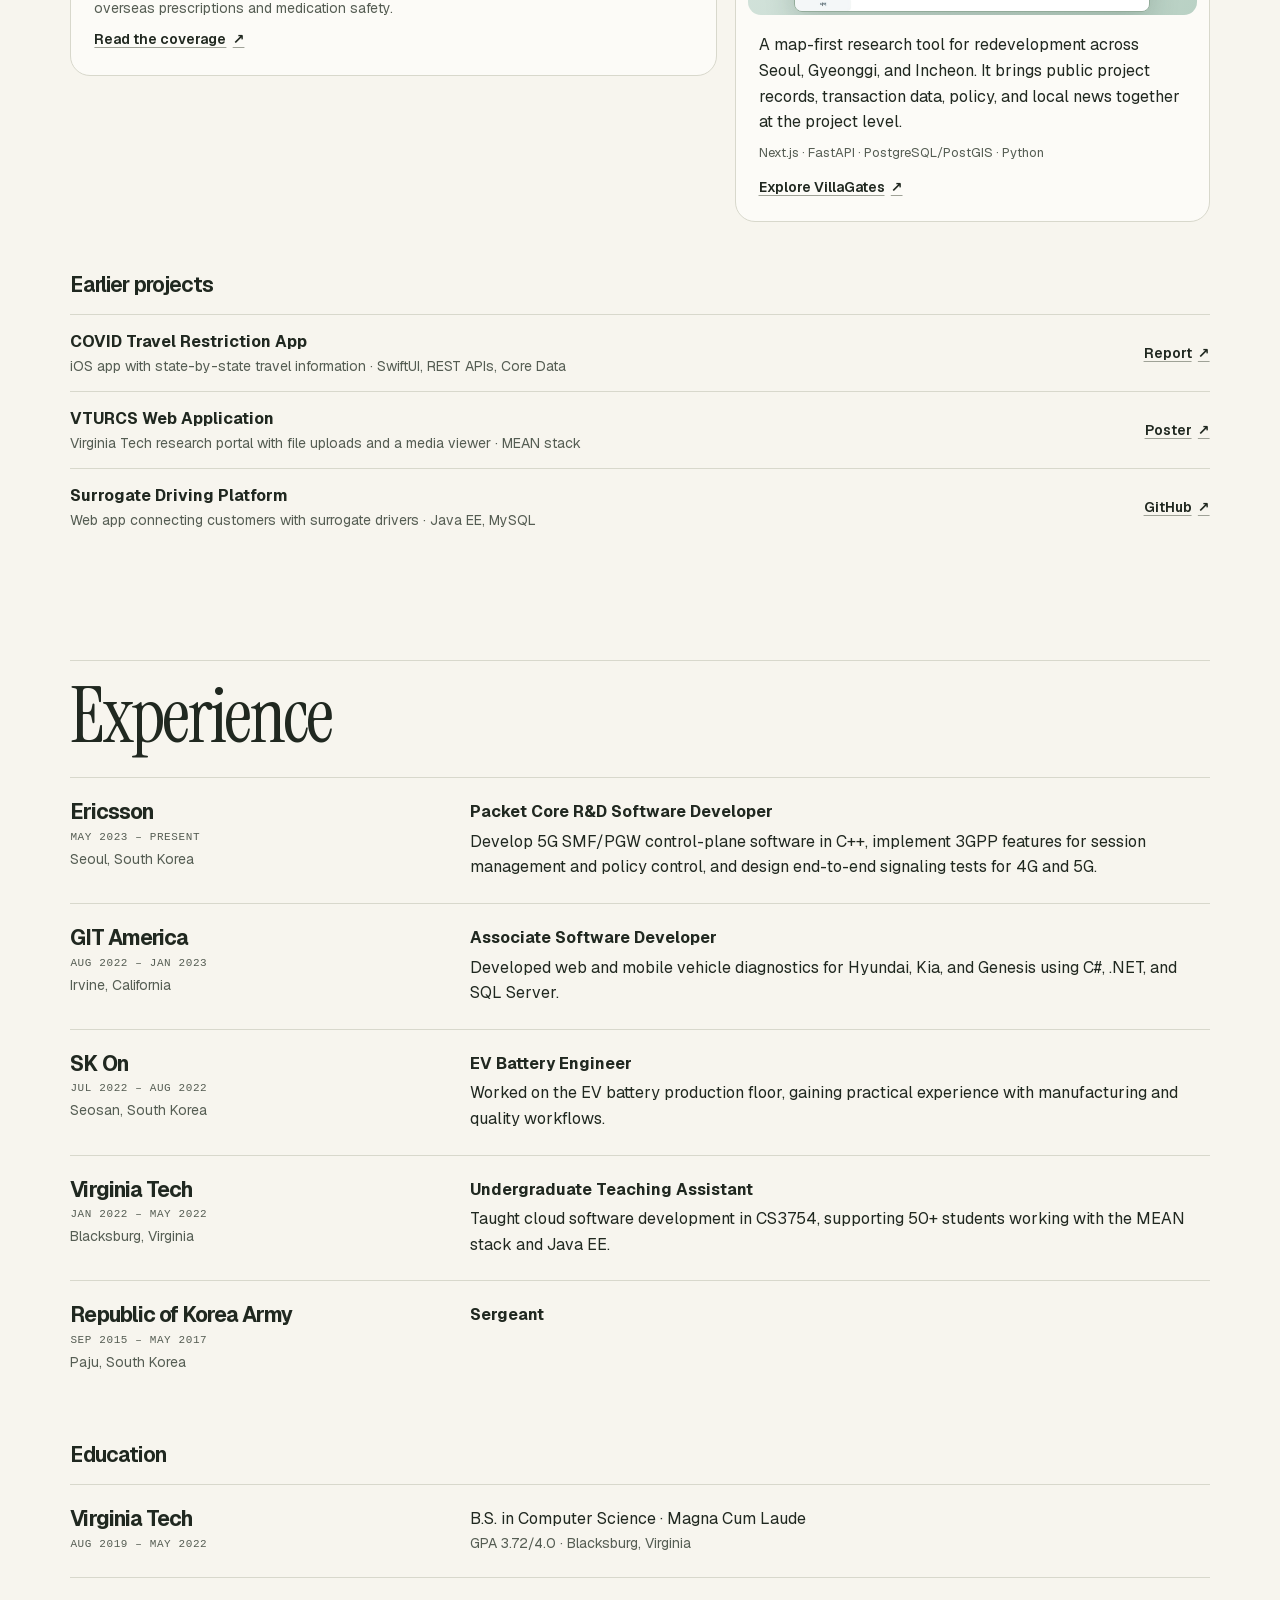
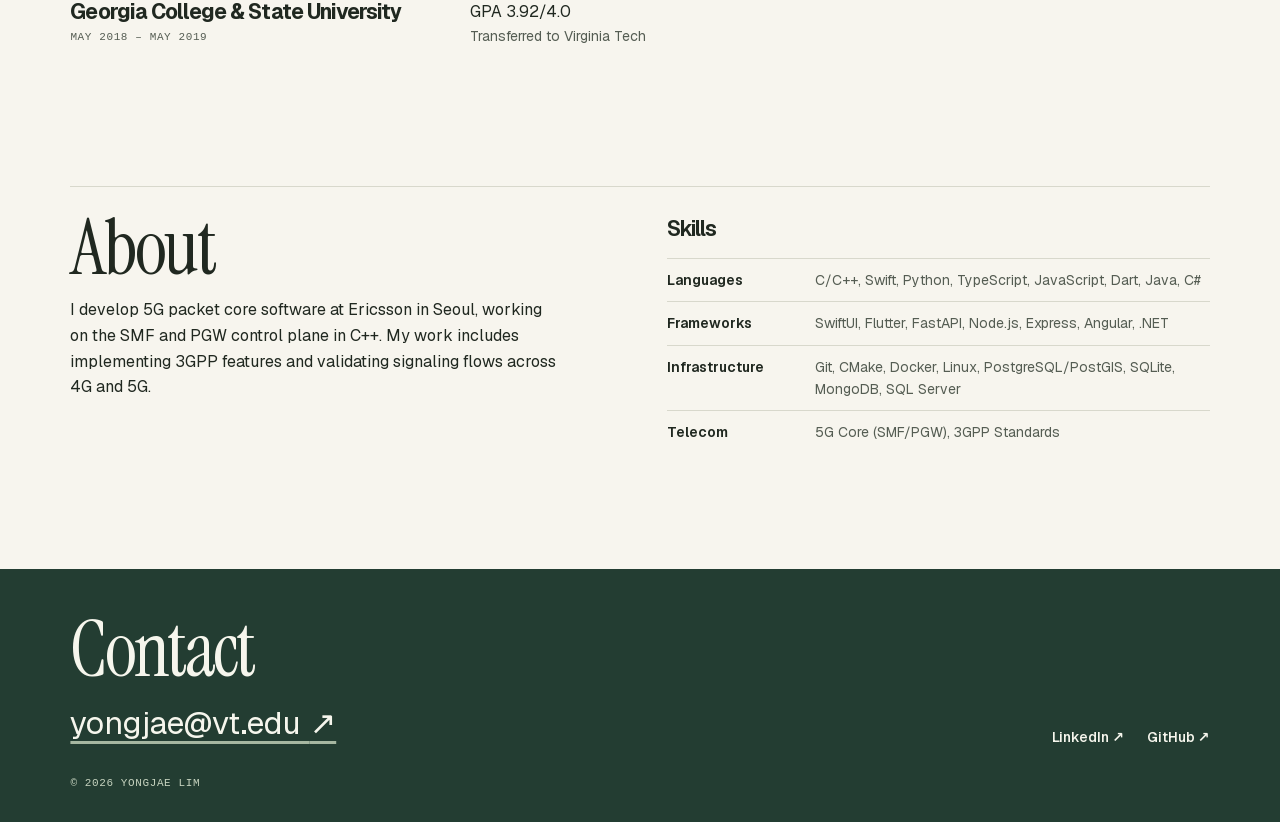
==== commit 4238eeb6: "Redesign portfolio and feature MAKSET" ====
--- a/index.html
+++ b/index.html
@@ -1,368 +1,258 @@
-<!DOCTYPE html>
-<html lang="en">
-
-<head>
-  <meta charset="utf-8">
-  <meta content="width=device-width, initial-scale=1.0" name="viewport">
-
-  <title>Yongjae Lim — Software Developer &amp; SushiJaro Creator</title>
-  <meta name="description" content="Yongjae Lim, a packet core software developer at Ericsson and the independent creator of SushiJaro. Selected iOS, web, and data projects.">
-  <meta content="5G, packet core, SMF, PGW, C++, Swift, developer, Ericsson" name="keywords">
-
-  <link href="assets/img/favicon.png" rel="icon">
-  <link rel="canonical" href="https://sushimara.info/portfolio/">
-  <link href="assets/vendor/bootstrap-icons/bootstrap-icons.css" rel="stylesheet">
-  <link href="assets/css/style.css" rel="stylesheet">
-</head>
-
-<body>
-
-  <!-- ======= Top Navigation ======= -->
-  <nav id="navbar" class="navbar">
-    <div class="nav-inner">
-      <a href="#hero" class="nav-logo">YL</a>
-      <button class="nav-toggle" id="navToggle" aria-label="Toggle navigation" aria-controls="navLinks" aria-expanded="false">
-        <i class="bi bi-list"></i>
-      </button>
-      <ul class="nav-links" id="navLinks">
-        <li><a href="#about">About</a></li>
-        <li><a href="#projects">Projects</a></li>
-        <li><a href="#skills">Skills</a></li>
-        <li><a href="#resume">Resume</a></li>
-        <li><a href="#contact">Contact</a></li>
-      </ul>
-      <div class="nav-social">
-        <a href="https://www.linkedin.com/in/yongjae-lim" target="_blank" aria-label="LinkedIn"><i class="bi bi-linkedin"></i></a>
-        <a href="https://github.com/yongjaelim" target="_blank" aria-label="GitHub"><i class="bi bi-github"></i></a>
-      </div>
-    </div>
-  </nav>
-
-  <!-- ======= Hero Section ======= -->
-  <section id="hero">
-    <div class="hero-content">
-      <p class="hero-label">5G Packet Core Developer at <strong>Ericsson</strong></p>
-      <h1>Yongjae Lim</h1>
-      <p class="hero-sub">Packet core software at Ericsson. Independent developer of SushiJaro.<br>
-        <span class="hero-tags">C++ · Swift · Python · SMF · PGW · 3GPP</span>
-      </p>
-      <a href="#sushijaro" class="hero-cta">See SushiJaro <i class="bi bi-arrow-down" aria-hidden="true"></i></a>
-    </div>
-  </section>
-
-  <main>
-
-    <!-- ======= About ======= -->
-    <section id="about">
-      <div class="container">
-        <h2 class="section-title">About</h2>
-        <div class="about-grid">
-          <div class="about-img">
-            <img src="assets/img/profile-img.jpg" alt="Yongjae Lim">
-          </div>
-          <div class="about-text">
-            <p>I develop 5G packet core software at Ericsson in Seoul, working on the SMF and PGW control plane in C++. My work includes implementing 3GPP features and validating signaling flows across 4G and 5G.</p>
-            <div class="about-details">
-              <div class="detail-item">
-                <span class="detail-label">Current Role</span>
-                <span>5G Packet Core R&D Developer at Ericsson</span>
-              </div>
-              <div class="detail-item">
-                <span class="detail-label">Education</span>
-                <span>B.S. Computer Science, Virginia Tech (3.72/4.0)</span>
-              </div>
-              <div class="detail-item">
-                <span class="detail-label">Location</span>
-                <span>Seoul, South Korea</span>
-              </div>
-              <div class="detail-item">
-                <span class="detail-label">Interests</span>
-                <span>System Programming, 5G Networks, Mobile Apps, AI</span>
-              </div>
-            </div>
-          </div>
-        </div>
-      </div>
-    </section>
-
-    <!-- ======= Projects ======= -->
-    <section id="projects" class="section-alt">
-      <div class="container">
-        <h2 class="section-title">Projects</h2>
-        <article class="featured-project" id="sushijaro">
-          <div class="featured-content">
-            <p class="featured-platform">Independent project · iOS and web</p>
-            <h3>SushiJaro <span lang="ko">스시자로</span></h3>
-            <p>I built SushiJaro to make it easier to compare published prices and visit information from Japanese clinics that prescribe Mounjaro. I developed the SwiftUI app and web interface, the data pipeline that normalizes price tables, and the backend that powers the clinic directory and community.</p>
-            <dl class="launch-results">
-              <div>
-                <dt>#9</dt>
-                <dd>Korean App Store<br>Medical · Free, launch day</dd>
-              </div>
-              <div>
-                <dt>#1</dt>
-                <dd>Japan Mounjaro information apps<br>Launch-day comparison</dd>
-              </div>
-            </dl>
-            <p class="rank-method">November 17, 2026 (KST). The #1 result comes from comparing public listings in the Korean App Store’s top 100 free Medical apps that offered pricing and visit information for Japanese clinics prescribing Mounjaro.</p>
-            <div class="featured-links">
-              <a href="https://apps.apple.com/kr/app/id6835291281">View on the App Store</a>
-              <a href="https://sushimara.info/">Visit SushiJaro <i class="bi bi-arrow-up-right" aria-hidden="true"></i></a>
-            </div>
-            <div class="press-mention">
-              <h4>Joongboo Ilbo <span><time datetime="2026-11-20">November 20, 2026</time></span></h4>
-              <p>The newspaper covered SushiJaro’s clinic listings and price comparison in its reporting on overseas prescriptions and medication safety.</p>
-              <a href="https://www.joongboo.com/news/articleView.html?idxno=363743060">Read the coverage <i class="bi bi-arrow-up-right" aria-hidden="true"></i></a>
-            </div>
-          </div>
-          <figure class="featured-screen">
-            <img src="assets/img/sushijaro-price-comparison.jpg" alt="SushiJaro’s iPhone screen showing a list of Japanese clinics with prices" width="552" height="1200" loading="lazy">
-          </figure>
-        </article>
-        <div class="projects-grid">
-
-          <div class="project-card">
-            <h4>VillaGates</h4>
-            <p class="project-tech">Next.js · FastAPI · PostgreSQL/PostGIS · Python</p>
-            <p>A redevelopment research platform for the Seoul metropolitan area, combining public project records, property transactions, policy, and local news in one project view.</p>
-            <a href="https://villagates.vercel.app" class="project-link">Visit VillaGates <i class="bi bi-arrow-up-right" aria-hidden="true"></i></a>
-          </div>
-
-          <div class="project-card">
-            <div class="project-badge">In Progress</div>
-            <h4>BodyTracker — AI Body Composition Analyzer</h4>
-            <p class="project-tech">SwiftUI · SwiftData · Swift Charts · FastAPI · GPT-4o Vision</p>
-            <ul>
-              <li>iOS app for daily body composition tracking with AI-powered health analysis.</li>
-              <li>Three input methods: manual entry, photo analysis (InBody/app screenshots via GPT-4o Vision), and HealthKit.</li>
-              <li>GLP-1 medication tracking with muscle retention rate monitoring and side effect logging.</li>
-              <li>AI-generated reports (daily/weekly/monthly/quarterly) with personalized recommendations.</li>
-            </ul>
-          </div>
-
-          <div class="project-card">
-            <h4>COVID Travel Restriction App</h4>
-            <p class="project-tech">iOS · SwiftUI · REST APIs · Core Data</p>
-            <ul>
-              <li>Built iOS app displaying state-by-state COVID travel restrictions using REST APIs and Core Data.</li>
-            </ul>
-            <a href="https://drive.google.com/file/d/1e3l3QKy-dFr5SyhDL9fQWW5-YHJfPWKP/view?usp=sharing" class="project-link" target="_blank">Project Report <i class="bi bi-arrow-up-right"></i></a>
-          </div>
-
-          <div class="project-card">
-            <h4>VTURCS Web Application</h4>
-            <p class="project-tech">MEAN Stack · Node.js · MongoDB</p>
-            <ul>
-              <li>Modernized the university's undergraduate research webapp with file upload and multimedia viewer.</li>
-            </ul>
-            <a href="https://drive.google.com/file/d/1JucTPF64Q-kj1-QrtOC2w68WRsnZxDgk/view?usp=sharing" class="project-link" target="_blank">Project Poster <i class="bi bi-arrow-up-right"></i></a>
-          </div>
-
-          <div class="project-card">
-            <h4>Surrogate Driving Platform</h4>
-            <p class="project-tech">Java EE · MySQL</p>
-            <ul>
-              <li>Full-stack webapp connecting customers with surrogate drivers, built with Java EE and MySQL.</li>
-            </ul>
-            <a href="https://github.com/MashalSJ/SurrogateDriving2" class="project-link" target="_blank">GitHub <i class="bi bi-arrow-up-right"></i></a>
-          </div>
-
-        </div>
-      </div>
-    </section>
-
-    <!-- ======= Skills ======= -->
-    <section id="skills" class="section-alt">
-      <div class="container">
-        <h2 class="section-title">Skills</h2>
-        <div class="skills-grid">
-          <div class="skill-group">
-            <h3>Languages</h3>
-            <div class="tags">
-              <span class="tag tag-primary">C/C++</span>
-              <span class="tag tag-primary">Swift</span>
-              <span class="tag tag-primary">Python</span>
-              <span class="tag tag-secondary">TypeScript</span>
-              <span class="tag tag-secondary">JavaScript</span>
-              <span class="tag tag-secondary">Dart</span>
-              <span class="tag tag-secondary">Java</span>
-              <span class="tag tag-secondary">C#</span>
-            </div>
-          </div>
-          <div class="skill-group">
-            <h3>Frameworks & Tools</h3>
-            <div class="tags">
-              <span class="tag tag-primary">SwiftUI</span>
-              <span class="tag tag-primary">Flutter</span>
-              <span class="tag tag-primary">FastAPI</span>
-              <span class="tag tag-secondary">Node.js</span>
-              <span class="tag tag-secondary">Express.js</span>
-              <span class="tag tag-secondary">Angular</span>
-              <span class="tag tag-secondary">.NET</span>
-            </div>
-          </div>
-          <div class="skill-group">
-            <h3>Domain Expertise</h3>
-            <div class="tags">
-              <span class="tag tag-dark">5G Core (SMF/PGW)</span>
-              <span class="tag tag-dark">3GPP Standards</span>
-            </div>
-          </div>
-          <div class="skill-group">
-            <h3>Infrastructure</h3>
-            <div class="tags">
-              <span class="tag tag-secondary">Git</span>
-              <span class="tag tag-secondary">CMake</span>
-              <span class="tag tag-secondary">Docker</span>
-              <span class="tag tag-secondary">Linux</span>
-              <span class="tag tag-secondary">SQLite</span>
-              <span class="tag tag-secondary">MongoDB</span>
-              <span class="tag tag-secondary">MS SQL</span>
-            </div>
-          </div>
-        </div>
-      </div>
-    </section>
-
-    <!-- ======= Resume ======= -->
-    <section id="resume">
-      <div class="container">
-        <h2 class="section-title">Resume</h2>
-        <div class="resume-grid">
-          <div>
-            <h3 class="resume-heading">Experience</h3>
-
-            <div class="timeline-item">
-              <div class="timeline-dot"></div>
-              <div class="timeline-content">
-                <span class="timeline-date">May 2023 — Present</span>
-                <h4>Packet Core R&D Software Developer</h4>
-                <p class="timeline-company">Ericsson, Seoul, South Korea</p>
-                <ul>
-                  <li>Develop and maintain 5G SMF/PGW control plane software in C++ serving millions of mobile subscribers.</li>
-                  <li>Implement 3GPP-compliant features including SBI log suppression, session management, and policy control.</li>
-                  <li>Design and execute end-to-end Signal Flow Tests (SFT) for control plane validation across 4G/5G protocols.</li>
-                  <li>Write Test Analysis documents and collaborate on Feature Study specifications for new work packages.</li>
-                </ul>
-              </div>
-            </div>
-
-
-            <div class="timeline-item">
-              <div class="timeline-dot"></div>
-              <div class="timeline-content">
-                <span class="timeline-date">Aug 2022 — Jan 2023</span>
-                <h4>Associate Software Developer</h4>
-                <p class="timeline-company">GIT America, Irvine, CA</p>
-                <ul>
-                  <li>Developed vehicle diagnosis software (web + mobile) for Hyundai, Kia, and Genesis using C#, .NET, and MS SQL.</li>
-                  <li>Collaborated with a 10-person team on full software lifecycle: design, coding, testing, and deployment.</li>
-                </ul>
-              </div>
-            </div>
-
-            <div class="timeline-item">
-              <div class="timeline-dot"></div>
-              <div class="timeline-content">
-                <span class="timeline-date">Jul 2022 — Aug 2022</span>
-                <h4>EV Battery Engineer</h4>
-                <p class="timeline-company">SK On, Seosan, South Korea</p>
-                <ul>
-                  <li>Worked on the EV battery production floor, gaining practical experience with manufacturing and quality workflows.</li>
-                </ul>
-              </div>
-            </div>
-
-            <div class="timeline-item">
-              <div class="timeline-dot"></div>
-              <div class="timeline-content">
-                <span class="timeline-date">Jan 2022 — May 2022</span>
-                <h4>Undergraduate Teaching Assistant</h4>
-                <p class="timeline-company">Virginia Tech, Blacksburg, VA</p>
-                <ul>
-                  <li>Taught cloud software development (MEAN stack, Java EE) for CS3754, supporting 50+ students.</li>
-                </ul>
-              </div>
-            </div>
-
-            <div class="timeline-item">
-              <div class="timeline-dot"></div>
-              <div class="timeline-content">
-                <span class="timeline-date">Sep 2015 — May 2017</span>
-                <h4>Sergeant, Republic of Korea Army</h4>
-                <p class="timeline-company">DMZ, Paju, South Korea</p>
-              </div>
-            </div>
-          </div>
-
-          <div>
-            <h3 class="resume-heading">Education</h3>
-
-            <div class="timeline-item">
-              <div class="timeline-dot"></div>
-              <div class="timeline-content">
-                <span class="timeline-date">Aug 2019 — May 2022</span>
-                <h4>Virginia Tech, Blacksburg, VA</h4>
-                <p>B.S. in Computer Science — Magna Cum Laude<br>GPA: 3.72/4.0</p>
-              </div>
-            </div>
-
-            <div class="timeline-item">
-              <div class="timeline-dot"></div>
-              <div class="timeline-content">
-                <span class="timeline-date">May 2018 — May 2019</span>
-                <h4>Georgia College & State University</h4>
-                <p>GPA: 3.92/4.0 (Transferred to Virginia Tech)</p>
-              </div>
-            </div>
-          </div>
-        </div>
-      </div>
-    </section>
-
-    <!-- ======= Contact ======= -->
-    <section id="contact">
-      <div class="container">
-        <h2 class="section-title">Contact</h2>
-        <div class="contact-grid">
-          <div class="contact-item">
-            <i class="bi bi-geo-alt"></i>
-            <div>
-              <h4>Location</h4>
-              <p>Seoul, South Korea</p>
-            </div>
-          </div>
-          <div class="contact-item">
-            <i class="bi bi-envelope"></i>
-            <div>
-              <h4>Email</h4>
-              <p><a href="mailto:yongjae@vt.edu">yongjae@vt.edu</a></p>
-            </div>
-          </div>
-          <div class="contact-item">
-            <i class="bi bi-linkedin"></i>
-            <div>
-              <h4>LinkedIn</h4>
-              <p><a href="https://www.linkedin.com/in/yongjae-lim" target="_blank">linkedin.com/in/yongjae-lim</a></p>
-            </div>
-          </div>
-        </div>
-        <div class="easter-egg">
-          <img src="assets/img/bg.png" alt="">
-        </div>
-      </div>
-    </section>
-
-  </main>
-
-  <footer>
-    <div class="container">
-      <p>&copy; 2026 Yongjae Lim</p>
-    </div>
-  </footer>
-
-  <script src="assets/js/portfolio.js" defer></script>
-
-</body>
-</html>
-
+<!doctype html>
+<html lang="en">
+<head>
+  <meta charset="utf-8">
+  <meta name="viewport" content="width=device-width, initial-scale=1">
+  <meta name="description" content="Yongjae Lim, a packet core software developer at Ericsson and the independent creator of SushiJaro. Selected iOS, web, and data projects.">
+  <meta name="theme-color" content="#f7f5ee">
+  <meta property="og:type" content="website">
+  <meta property="og:title" content="Yongjae Lim · Software Developer">
+  <meta property="og:description" content="5G packet core engineering at Ericsson, plus selected work on SushiJaro and VillaGates.">
+  <meta property="og:url" content="https://sushimara.info/portfolio/">
+  <title>Yongjae Lim · Software Developer</title>
+  <link rel="canonical" href="https://sushimara.info/portfolio/">
+  <link rel="icon" href="assets/img/favicon.png">
+  <link rel="preload" href="assets/fonts/instrument-serif-latin.woff2" as="font" type="font/woff2" crossorigin>
+  <link rel="stylesheet" href="assets/css/style.css">
+  <script src="assets/js/portfolio.js" defer></script>
+</head>
+<body>
+  <a class="skip-link" href="#main">Skip to content</a>
+  <header class="site-header" id="top">
+    <div class="wrap header-inner">
+      <a class="wordmark" href="#hero" aria-label="Yongjae Lim, home">Y<span class="wordmark-stroke">/</span>L</a>
+      <nav aria-label="Main navigation">
+        <a href="#projects">Work</a>
+        <a href="#resume">Experience</a>
+        <a class="nav-contact" href="#contact">Contact <span aria-hidden="true">↗</span></a>
+      </nav>
+    </div>
+  </header>
+
+  <main id="main">
+    <section class="wrap hero" id="hero" aria-labelledby="page-title">
+      <div class="hero-copy">
+        <p class="label role">Software Developer · Ericsson</p>
+        <h1 id="page-title">Yongjae Lim<span>.</span></h1>
+        <p class="hero-intro">5G packet core engineering in Seoul, South Korea.</p>
+        <div class="hero-links">
+          <a class="primary-link" href="#projects">Selected work <span aria-hidden="true">↓</span></a>
+          <a class="text-link" href="https://www.linkedin.com/in/yongjae-lim">LinkedIn <span aria-hidden="true">↗</span></a>
+        </div>
+      </div>
+      <figure class="portrait">
+        <img src="assets/img/portrait.jpg" alt="Yongjae Lim" width="690" height="920" fetchpriority="high">
+      </figure>
+    </section>
+
+    <section class="wrap work" id="projects" aria-labelledby="work-title">
+      <div class="section-head">
+        <h2 id="work-title">Selected work</h2>
+      </div>
+      <div class="work-grid">
+        <article class="project" id="sushijaro" aria-labelledby="sushijaro-title">
+          <header class="project-heading">
+            <div>
+              <p class="label">Independent · iOS &amp; web</p>
+              <h3 id="sushijaro-title">SushiJaro <span lang="ko">스시자로</span></h3>
+            </div>
+            <a class="circle-link" href="https://sushimara.info/" aria-label="Open the SushiJaro website">↗</a>
+          </header>
+          <figure class="project-art sushi-art">
+            <img class="sushi-map" src="assets/img/sushijaro-map.jpg" alt="SushiJaro clinic map centered on Tokyo" width="552" height="1200" loading="lazy">
+            <img class="sushi-price" src="assets/img/sushijaro-price-comparison.jpg" alt="SushiJaro compares published prices from Japanese clinics" width="552" height="1200" loading="lazy">
+          </figure>
+          <div class="project-body">
+            <p>I built the SwiftUI app, web interface, and data pipeline that turn Japanese clinic price tables into searchable comparisons for people researching Mounjaro prescriptions.</p>
+            <dl class="launch-results">
+              <div><dt>#9</dt><dd>South Korea App Store<br>Free Medical chart</dd></div>
+              <div><dt>#1</dt><dd>Japan Mounjaro information apps<br>Launch-day comparison</dd></div>
+            </dl>
+            <p class="fine-print">Launch day, November 17, 2026 (KST). The #1 result comes from comparing public listings in the Korean App Store’s top 100 free Medical apps that offered pricing and visit information for Japanese clinics prescribing Mounjaro.</p>
+            <div class="project-links">
+              <a class="text-link" href="https://apps.apple.com/kr/app/id6835291281">App Store <span aria-hidden="true">↗</span></a>
+              <a class="text-link" href="https://sushimara.info/">Website <span aria-hidden="true">↗</span></a>
+            </div>
+            <aside class="press">
+              <div>
+                <h4>Joongboo Ilbo</h4>
+                <time datetime="2026-11-20">November 20, 2026</time>
+              </div>
+              <p>The newspaper covered SushiJaro’s clinic listings and price comparison in its reporting on overseas prescriptions and medication safety.</p>
+              <a class="text-link" href="https://www.joongboo.com/news/articleView.html?idxno=363743060">Read the coverage <span aria-hidden="true">↗</span></a>
+            </aside>
+          </div>
+        </article>
+
+        <article class="project" id="makset" aria-labelledby="makset-title">
+          <header class="project-heading">
+            <div>
+              <p class="label">Independent · iPhone &amp; Apple Watch</p>
+              <h3 id="makset-title">MAKSET <span lang="ko">막셋</span></h3>
+            </div>
+            <a class="circle-link" href="https://apps.apple.com/kr/app/makset/id6835232912" aria-label="Open MAKSET in the App Store">↗</a>
+          </header>
+          <figure class="project-art makset-art">
+            <img src="assets/img/makset-workout.jpg" alt="MAKSET workout screen for recording weight, repetitions, and completed sets" width="552" height="1200" loading="lazy">
+          </figure>
+          <div class="project-body">
+            <p>A strength-training journal for logging sets, weights, reps, and rest. It compares workout volume and lets you complete sets from Apple Watch. Free to use without ads or an account.</p>
+            <div class="project-links">
+              <a class="text-link" href="https://apps.apple.com/kr/app/makset/id6835232912">App Store <span aria-hidden="true">↗</span></a>
+            </div>
+          </div>
+        </article>
+
+        <article class="project" id="villagates" aria-labelledby="villagates-title">
+          <header class="project-heading">
+            <div>
+              <p class="label">Independent · Geospatial web app</p>
+              <h3 id="villagates-title">VillaGates</h3>
+            </div>
+            <a class="circle-link" href="https://villagates.vercel.app/" aria-label="Open VillaGates">↗</a>
+          </header>
+          <figure class="project-art villa-art">
+            <img src="assets/img/villagates-map.jpg" alt="VillaGates map and redevelopment project list for the Seoul metropolitan area" width="1200" height="840" loading="lazy">
+          </figure>
+          <div class="project-body">
+            <p>A map-first research tool for redevelopment across Seoul, Gyeonggi, and Incheon. It brings public project records, transaction data, policy, and local news together at the project level.</p>
+            <p class="project-stack">Next.js · FastAPI · PostgreSQL/PostGIS · Python</p>
+            <div class="project-links">
+              <a class="text-link" href="https://villagates.vercel.app/">Explore VillaGates <span aria-hidden="true">↗</span></a>
+            </div>
+          </div>
+        </article>
+      </div>
+
+      <div class="project-archive">
+        <h3>Earlier projects</h3>
+        <ul>
+          <li>
+            <div><strong>COVID Travel Restriction App</strong><span>iOS app with state-by-state travel information · SwiftUI, REST APIs, Core Data</span></div>
+            <a class="text-link" href="https://drive.google.com/file/d/1e3l3QKy-dFr5SyhDL9fQWW5-YHJfPWKP/view?usp=sharing">Report <span aria-hidden="true">↗</span></a>
+          </li>
+          <li>
+            <div><strong>VTURCS Web Application</strong><span>Virginia Tech research portal with file uploads and a media viewer · MEAN stack</span></div>
+            <a class="text-link" href="https://drive.google.com/file/d/1JucTPF64Q-kj1-QrtOC2w68WRsnZxDgk/view?usp=sharing">Poster <span aria-hidden="true">↗</span></a>
+          </li>
+          <li>
+            <div><strong>Surrogate Driving Platform</strong><span>Web app connecting customers with surrogate drivers · Java EE, MySQL</span></div>
+            <a class="text-link" href="https://github.com/MashalSJ/SurrogateDriving2">GitHub <span aria-hidden="true">↗</span></a>
+          </li>
+        </ul>
+      </div>
+    </section>
+
+    <section class="wrap resume" id="resume" aria-labelledby="resume-title">
+      <div class="section-head">
+        <h2 id="resume-title">Experience</h2>
+      </div>
+      <ul class="timeline">
+        <li>
+          <div>
+            <h3>Ericsson</h3>
+            <p class="label dates">May 2023 – Present</p>
+            <p class="job-location">Seoul, South Korea</p>
+          </div>
+          <div>
+            <h4>Packet Core R&amp;D Software Developer</h4>
+            <p>Develop 5G SMF/PGW control-plane software in C++, implement 3GPP features for session management and policy control, and design end-to-end signaling tests for 4G and 5G.</p>
+          </div>
+        </li>
+        <li>
+          <div>
+            <h3>GIT America</h3>
+            <p class="label dates">Aug 2022 – Jan 2023</p>
+            <p class="job-location">Irvine, California</p>
+          </div>
+          <div>
+            <h4>Associate Software Developer</h4>
+            <p>Developed web and mobile vehicle diagnostics for Hyundai, Kia, and Genesis using C#, .NET, and SQL Server.</p>
+          </div>
+        </li>
+        <li>
+          <div>
+            <h3>SK On</h3>
+            <p class="label dates">Jul 2022 – Aug 2022</p>
+            <p class="job-location">Seosan, South Korea</p>
+          </div>
+          <div>
+            <h4>EV Battery Engineer</h4>
+            <p>Worked on the EV battery production floor, gaining practical experience with manufacturing and quality workflows.</p>
+          </div>
+        </li>
+        <li>
+          <div>
+            <h3>Virginia Tech</h3>
+            <p class="label dates">Jan 2022 – May 2022</p>
+            <p class="job-location">Blacksburg, Virginia</p>
+          </div>
+          <div>
+            <h4>Undergraduate Teaching Assistant</h4>
+            <p>Taught cloud software development in CS3754, supporting 50+ students working with the MEAN stack and Java EE.</p>
+          </div>
+        </li>
+        <li>
+          <div>
+            <h3>Republic of Korea Army</h3>
+            <p class="label dates">Sep 2015 – May 2017</p>
+            <p class="job-location">Paju, South Korea</p>
+          </div>
+          <div><h4>Sergeant</h4></div>
+        </li>
+      </ul>
+
+      <div class="education" aria-labelledby="ed-title">
+        <h3 id="ed-title">Education</h3>
+        <ul class="timeline">
+          <li>
+            <div>
+              <h4 class="school">Virginia Tech</h4>
+              <p class="label dates">Aug 2019 – May 2022</p>
+            </div>
+            <div><p>B.S. in Computer Science · Magna Cum Laude</p><p class="job-location">GPA 3.72/4.0 · Blacksburg, Virginia</p></div>
+          </li>
+          <li>
+            <div>
+              <h4 class="school">Georgia College &amp; State University</h4>
+              <p class="label dates">May 2018 – May 2019</p>
+            </div>
+            <div><p>GPA 3.92/4.0</p><p class="job-location">Transferred to Virginia Tech</p></div>
+          </li>
+        </ul>
+      </div>
+    </section>
+
+    <section class="wrap about" id="about" aria-labelledby="about-title">
+      <div class="about-copy">
+        <h2 id="about-title">About</h2>
+        <p>I develop 5G packet core software at Ericsson in Seoul, working on the SMF and PGW control plane in C++. My work includes implementing 3GPP features and validating signaling flows across 4G and 5G.</p>
+      </div>
+      <div id="skills">
+        <h3>Skills</h3>
+        <dl class="skills">
+          <div><dt>Languages</dt><dd>C/C++, Swift, Python, TypeScript, JavaScript, Dart, Java, C#</dd></div>
+          <div><dt>Frameworks</dt><dd>SwiftUI, Flutter, FastAPI, Node.js, Express, Angular, .NET</dd></div>
+          <div><dt>Infrastructure</dt><dd>Git, CMake, Docker, Linux, PostgreSQL/PostGIS, SQLite, MongoDB, SQL Server</dd></div>
+          <div><dt>Telecom</dt><dd>5G Core (SMF/PGW), 3GPP Standards</dd></div>
+        </dl>
+      </div>
+    </section>
+  </main>
+
+  <footer class="site-footer" id="contact">
+    <div class="wrap footer-inner">
+      <div>
+        <h2>Contact</h2>
+        <a class="footer-email" href="mailto:yongjae@vt.edu">yongjae@vt.edu <span aria-hidden="true">↗</span></a>
+      </div>
+      <nav aria-label="Social links">
+        <a href="https://www.linkedin.com/in/yongjae-lim">LinkedIn <span aria-hidden="true">↗</span></a>
+        <a href="https://github.com/yongjaelim">GitHub <span aria-hidden="true">↗</span></a>
+      </nav>
+      <p class="label copyright">© 2026 Yongjae Lim</p>
+      <figure class="contact-photo" hidden><img src="assets/img/bg.png" alt="" loading="lazy"></figure>
+    </div>
+  </footer>
+</body>
+</html>
--- a/assets/css/style.css
+++ b/assets/css/style.css
@@ -1,741 +1,523 @@
-/**
-* Portfolio - Yongjae Lim
-* Modern top-nav layout
-*/
-
-/* ======= Reset & Base ======= */
-*, *::before, *::after {
+@font-face {
+  font-family: Geist;
+  src: url("../fonts/geist-latin.woff2") format("woff2");
+  font-weight: 400 700;
+  font-display: swap;
+}
+
+@font-face {
+  font-family: "Instrument Serif";
+  src: url("../fonts/instrument-serif-latin.woff2") format("woff2");
+  font-weight: 400;
+  font-display: swap;
+}
+
+:root {
+  color-scheme: light;
+  --paper: #f7f5ee;
+  --card: #fcfbf7;
+  --ink: #202820;
+  --muted: #555d53;
+  --accent: #a43c27;
+  --line: #d8d8cc;
+  --green: #233d32;
+  --serif: "Instrument Serif", Georgia, serif;
+  --mono: ui-monospace, "SFMono-Regular", Consolas, monospace;
+  --edge: clamp(18px, 5.5vw, 88px);
+  --stride: clamp(70px, 9vw, 128px);
+}
+
+*, *::before, *::after { box-sizing: border-box; }
+
+html {
+  scroll-padding-top: 94px;
+  scroll-behavior: smooth;
+}
+
+body {
   margin: 0;
-  padding: 0;
-  box-sizing: border-box;
-}
-
-html {
-  scroll-behavior: smooth;
-  scroll-padding-top: 70px;
-}
-
-body {
-  font-family: "Inter", -apple-system, BlinkMacSystemFont, sans-serif;
-  color: #2d3436;
-  line-height: 1.7;
-  background: #fff;
-}
-
-a {
-  color: #6c5ce7;
+  background: var(--paper);
+  color: var(--ink);
+  font: 400 16px/1.6 Geist, system-ui, sans-serif;
+  -webkit-font-smoothing: antialiased;
+}
+
+h1, h2, h3, h4, figure, p, ul, dl, dd { margin: 0; }
+ul { padding: 0; list-style: none; }
+img { display: block; max-width: 100%; }
+a { color: inherit; }
+a:focus-visible { outline: 2px solid var(--accent); outline-offset: 5px; }
+[hidden] { display: none !important; }
+
+.wrap {
+  width: min(1220px, 100% - var(--edge) * 2);
+  margin-inline: auto;
+}
+
+.skip-link {
+  position: fixed;
+  top: 12px;
+  left: var(--edge);
+  z-index: 5;
+  translate: 0 -200%;
+  padding: 8px 14px;
+  background: var(--ink);
+  color: white;
+}
+
+.skip-link:focus { translate: 0; }
+
+.site-header {
+  position: sticky;
+  top: 0;
+  z-index: 3;
+  background: var(--paper);
+  border-bottom: 1px solid var(--line);
+}
+
+.header-inner {
+  min-height: 65px;
+  display: flex;
+  align-items: center;
+  justify-content: space-between;
+  gap: 18px;
+}
+
+.wordmark {
+  font-size: 24px;
+  font-weight: 700;
+  line-height: 1;
+  letter-spacing: -0.075em;
   text-decoration: none;
-  transition: color 0.2s;
-}
-a:hover {
-  color: #a29bfe;
-}
-
-img {
-  max-width: 100%;
-  display: block;
-}
-
-.container {
-  max-width: 1080px;
-  margin: 0 auto;
-  padding: 0 24px;
-}
-
-/* ======= Navbar ======= */
-.navbar {
-  position: fixed;
-  top: 0;
-  left: 0;
-  right: 0;
-  z-index: 1000;
-  background: transparent;
-  transition: background 0.3s, box-shadow 0.3s, backdrop-filter 0.3s;
-}
-.navbar.scrolled {
-  background: rgba(255, 255, 255, 0.92);
-  backdrop-filter: blur(12px);
-  -webkit-backdrop-filter: blur(12px);
-  box-shadow: 0 1px 0 rgba(0,0,0,0.06);
-}
-
-.nav-inner {
-  max-width: 1080px;
-  margin: 0 auto;
-  padding: 0 24px;
+  white-space: nowrap;
+}
+
+.wordmark-stroke { color: var(--accent); padding-inline: 2px; }
+
+.site-header nav {
   display: flex;
   align-items: center;
-  height: 64px;
-}
-
-.nav-logo {
-  font-weight: 800;
-  font-size: 20px;
-  color: #fff;
-  letter-spacing: -0.03em;
-  margin-right: auto;
-  transition: color 0.3s;
-}
-.navbar.scrolled .nav-logo {
-  color: #2d3436;
-}
-
-.nav-links {
-  display: flex;
-  list-style: none;
-  gap: 8px;
-}
-.nav-links a {
-  color: rgba(255,255,255,0.7);
+  gap: clamp(14px, 3vw, 38px);
+}
+
+.site-header nav a,
+.site-footer nav a {
   font-size: 14px;
-  font-weight: 500;
-  padding: 6px 14px;
-  border-radius: 8px;
-  transition: all 0.2s;
-}
-.nav-links a:hover,
-.nav-links a.active {
-  color: #fff;
-  background: rgba(255,255,255,0.12);
-}
-.navbar.scrolled .nav-links a {
-  color: #636e72;
-}
-.navbar.scrolled .nav-links a:hover,
-.navbar.scrolled .nav-links a.active {
-  color: #6c5ce7;
-  background: rgba(108,92,231,0.08);
-}
-
-.nav-social {
-  display: flex;
-  gap: 8px;
-  margin-left: 20px;
-}
-.nav-social a {
-  color: rgba(255,255,255,0.6);
-  font-size: 18px;
-  padding: 6px;
-  border-radius: 8px;
-  transition: all 0.2s;
-}
-.nav-social a:hover {
-  color: #fff;
-  background: rgba(255,255,255,0.12);
-}
-.navbar.scrolled .nav-social a {
-  color: #636e72;
-}
-.navbar.scrolled .nav-social a:hover {
-  color: #6c5ce7;
-}
-
-.nav-toggle {
-  display: none;
-  background: none;
-  border: none;
-  font-size: 24px;
-  color: #fff;
-  cursor: pointer;
-  padding: 4px;
-}
-.navbar.scrolled .nav-toggle {
-  color: #2d3436;
-}
-
-/* ======= Hero ======= */
-#hero {
-  min-height: 100vh;
-  display: flex;
-  align-items: center;
-  justify-content: center;
-  text-align: center;
-  background: linear-gradient(135deg, #0a0a0a 0%, #1a1a2e 50%, #16213e 100%);
-  padding: 120px 24px 80px;
-  position: relative;
-  overflow: hidden;
-}
-#hero::before {
-  content: "";
-  position: absolute;
-  top: -50%;
-  left: -50%;
-  width: 200%;
-  height: 200%;
-  background: radial-gradient(circle at 30% 50%, rgba(108,92,231,0.08) 0%, transparent 50%),
-              radial-gradient(circle at 70% 50%, rgba(162,155,254,0.06) 0%, transparent 50%);
-  animation: heroGlow 15s ease-in-out infinite alternate;
-}
-@keyframes heroGlow {
-  0% { transform: translate(0, 0); }
-  100% { transform: translate(-5%, 3%); }
-}
-
-.hero-content {
-  position: relative;
-  z-index: 1;
-}
-.hero-label {
-  font-size: 16px;
-  color: rgba(255,255,255,0.6);
-  margin-bottom: 16px;
-  font-weight: 400;
-}
-.hero-label strong {
-  color: rgba(255,255,255,0.9);
-}
-#hero h1 {
-  font-size: 72px;
-  font-weight: 900;
-  color: #fff;
-  letter-spacing: -0.04em;
-  line-height: 1;
-  margin-bottom: 20px;
-}
-.hero-sub {
-  font-size: 18px;
-  color: rgba(255,255,255,0.5);
-  max-width: 500px;
-  margin: 0 auto 40px;
-  line-height: 1.8;
-}
-.hero-tags {
-  color: #a29bfe;
-  font-weight: 500;
-  font-size: 15px;
-}
-.hero-cta {
-  display: inline-flex;
-  align-items: center;
-  gap: 8px;
-  color: rgba(255,255,255,0.5);
-  font-size: 14px;
-  font-weight: 500;
-  padding: 10px 24px;
-  border: 1px solid rgba(255,255,255,0.15);
-  border-radius: 100px;
-  transition: all 0.3s;
-}
-.hero-cta:hover {
-  color: #fff;
-  border-color: rgba(255,255,255,0.4);
-  background: rgba(255,255,255,0.05);
-}
-.hero-cta i {
-  animation: bounce 2s infinite;
-}
-@keyframes bounce {
-  0%, 100% { transform: translateY(0); }
-  50% { transform: translateY(4px); }
-}
-
-/* ======= Sections ======= */
-section {
-  padding: 100px 0;
-}
-.section-alt {
-  background: #f8f9fa;
-}
-.section-title {
-  font-size: 32px;
-  font-weight: 800;
-  letter-spacing: -0.03em;
-  margin-bottom: 48px;
-  color: #2d3436;
-  position: relative;
-  padding-bottom: 16px;
-}
-.section-title::after {
-  content: "";
-  position: absolute;
-  bottom: 0;
-  left: 0;
-  width: 32px;
-  height: 3px;
-  background: #6c5ce7;
-  border-radius: 2px;
-}
-
-/* ======= About ======= */
-.about-grid {
-  display: grid;
-  grid-template-columns: 240px 1fr;
-  gap: 48px;
-  align-items: start;
-}
-.about-img img {
-  border-radius: 16px;
-  width: 100%;
-}
-.about-text p {
-  color: #636e72;
-  font-size: 15px;
-  margin-bottom: 16px;
-}
-.about-details {
-  margin-top: 28px;
-  display: grid;
-  gap: 12px;
-}
-.detail-item {
-  display: flex;
-  gap: 12px;
-  font-size: 14px;
-}
-.detail-label {
-  font-weight: 700;
-  color: #2d3436;
-  min-width: 120px;
-  flex-shrink: 0;
-}
-
-/* ======= Skills ======= */
-.skills-grid {
-  display: grid;
-  grid-template-columns: 1fr 1fr;
-  gap: 36px;
-}
-.skill-group h3 {
-  font-size: 13px;
-  font-weight: 700;
+  font-weight: 550;
+  text-decoration: none;
+  white-space: nowrap;
+}
+
+.site-header nav a:hover,
+.site-header nav a[aria-current],
+.text-link:hover { color: var(--accent); }
+
+.nav-contact span { padding-inline-start: 3px; }
+
+.hero {
+  display: grid;
+  grid-template-columns: minmax(0, 1fr) clamp(180px, 21vw, 278px);
+  align-items: center;
+  gap: clamp(28px, 6vw, 84px);
+  padding-block: clamp(52px, 6.4vw, 92px) clamp(64px, 7vw, 100px);
+}
+
+.label {
+  color: var(--muted);
+  font: 400 11px/1.45 var(--mono);
+  letter-spacing: 0.055em;
   text-transform: uppercase;
-  letter-spacing: 0.08em;
-  color: #636e72;
-  margin-bottom: 14px;
-}
-.tags {
+}
+
+.role { color: var(--accent); }
+
+.hero h1 {
+  margin-block: 7px 14px;
+  font: 400 clamp(5.2rem, 11.3vw, 10.6rem)/0.83 var(--serif);
+  letter-spacing: -0.052em;
+}
+
+.hero h1 span { color: var(--accent); }
+
+.hero-intro {
+  max-width: 39ch;
+  margin-block-start: 23px;
+  color: var(--muted);
+  font-size: clamp(17px, 2.1vw, 25px);
+  letter-spacing: -0.035em;
+}
+
+.hero-links {
   display: flex;
   flex-wrap: wrap;
-  gap: 8px;
-}
-.tag {
+  align-items: center;
+  gap: 12px 20px;
+  margin-top: 27px;
+}
+
+.primary-link,
+.text-link {
+  display: inline-flex;
+  align-items: baseline;
+  gap: 0.45em;
+  font-size: 14px;
+  font-weight: 600;
+}
+
+.primary-link {
+  align-items: center;
+  gap: 16px;
+  padding: 11px 16px;
+  border-radius: 8px;
+  background: var(--green);
+  color: #fff;
+  text-decoration: none;
+}
+
+.primary-link:hover { background: #152d23; }
+.text-link { text-decoration-color: #9fa297; text-underline-offset: 0.24em; }
+
+.portrait {
+  position: relative;
+  isolation: isolate;
+  margin-right: 9px;
+}
+
+.portrait::before {
+  position: absolute;
+  z-index: -1;
+  inset: 10px -9px -9px 10px;
+  border: 1px solid #bcaa99;
+  border-radius: 18px;
+  content: "";
+}
+
+.portrait img {
+  width: 100%;
+  aspect-ratio: 4 / 5;
+  height: auto;
+  object-fit: cover;
+  object-position: 45% 48%;
+  border-radius: 18px;
+}
+
+.section-head {
+  border-top: 1px solid var(--line);
+  padding-block: 19px 25px;
+}
+
+.section-head h2,
+.about h2,
+.site-footer h2 {
+  font: 400 clamp(3.25rem, 6vw, 5.4rem)/0.94 var(--serif);
+  letter-spacing: -0.035em;
+}
+
+.work-grid {
+  display: grid;
+  grid-template-columns: minmax(0, 1.36fr) minmax(0, 1fr);
+  gap: 18px;
+  align-items: start;
+}
+
+.project {
+  min-width: 0;
+  border: 1px solid var(--line);
+  border-radius: 20px;
+  background: var(--card);
+}
+
+#sushijaro { grid-row: span 2; }
+
+.project-heading {
+  display: flex;
+  align-items: center;
+  justify-content: space-between;
+  gap: 12px;
+  padding: 21px 23px 15px;
+}
+
+.project-heading h3 {
+  margin-top: 3px;
+  font-size: clamp(25px, 3.2vw, 38px);
+  font-weight: 650;
+  letter-spacing: -0.055em;
+  line-height: 1.15;
+}
+
+.project-heading h3 span {
+  display: inline-block;
+  margin-left: 0.28em;
+  color: var(--muted);
+  font-size: 0.43em;
+  letter-spacing: 0;
+  vertical-align: 0.16em;
+}
+
+.circle-link {
+  display: grid;
+  align-items: center;
+  justify-items: center;
+  flex: 0 0 40px;
+  width: 40px;
+  height: 40px;
+  border: 1px solid var(--line);
+  border-radius: 50%;
+  text-decoration: none;
+  font-size: 19px;
+  line-height: 1;
+}
+
+.circle-link:hover { background: var(--green); color: #fff; border-color: var(--green); }
+
+.project-art {
+  position: relative;
+  display: grid;
+  place-items: center;
+  height: clamp(196px, 22vw, 270px);
+  margin-inline: 12px;
+  overflow: hidden;
+  border-radius: 13px;
+}
+
+.sushi-art {
+  height: clamp(245px, 34vw, 405px);
+  background:
+    radial-gradient(ellipse at 91% 14%, #48764d 0%, transparent 57%),
+    linear-gradient(132deg, #112f28, #244e3b);
+}
+
+.sushi-art img {
+  position: absolute;
+  width: auto;
+  height: 88%;
+  aspect-ratio: 552 / 1200;
+  border: 4px solid #1a2923;
+  border-radius: clamp(15px, 2.2vw, 27px);
+  box-shadow: 0 14px 34px #081d1766;
+}
+
+.sushi-art .sushi-map { top: 10%; left: 50%; transform: rotate(10deg); }
+.sushi-art .sushi-price { top: 6%; right: 48%; transform: rotate(-8deg); }
+
+.makset-art {
+  background: radial-gradient(ellipse at 70% 25%, #ffbc81, transparent 60%), #f6a25c;
+}
+
+.makset-art img {
+  position: absolute;
+  top: 12px;
+  width: min(42%, 187px);
+  height: auto;
+  border: 5px solid #27211f;
+  border-radius: 25px;
+  box-shadow: 0 12px 34px #53242666;
+  transform: rotate(-7deg);
+}
+
+.villa-art { background: linear-gradient(130deg, #dce9e3, #b9d1c4); }
+
+.villa-art img {
+  max-width: 90%;
+  max-height: 88%;
+  width: auto;
+  height: auto;
+  border: 1px solid #93ab9a;
+  border-radius: 8px;
+  box-shadow: 0 10px 29px #1b3a2a35;
+}
+
+.project-body { padding: 17px 23px 23px; }
+
+.launch-results {
+  display: grid;
+  grid-template-columns: 1fr 1fr;
+  gap: 12px;
+  margin-block: 21px 12px;
+}
+
+.launch-results > div {
+  min-width: 0;
+  padding: 10px 14px 12px;
+  border-radius: 10px;
+  background: #e8eee1;
+}
+
+.launch-results dt {
+  color: var(--green);
+  font-size: 36px;
+  font-weight: 650;
+  letter-spacing: -0.08em;
+  line-height: 1.1;
+}
+
+.launch-results dd {
+  margin-top: 4px;
+  color: #38483a;
   font-size: 13px;
-  font-weight: 500;
-  padding: 6px 14px;
-  border-radius: 8px;
-  display: inline-block;
-}
-.tag-primary {
-  background: #6c5ce7;
-  color: #fff;
-}
-.tag-secondary {
-  background: #e9e5ff;
-  color: #6c5ce7;
-}
-.tag-dark {
-  background: #2d3436;
-  color: #fff;
-}
-
-/* ======= Resume ======= */
-.resume-grid {
-  display: grid;
-  grid-template-columns: 1.5fr 1fr;
-  gap: 60px;
-}
-.resume-heading {
-  font-size: 18px;
-  font-weight: 800;
-  text-transform: uppercase;
-  letter-spacing: 0.06em;
-  color: #636e72;
-  margin-bottom: 28px;
-}
-
-.timeline-item {
-  position: relative;
-  padding-left: 28px;
-  padding-bottom: 32px;
-  border-left: 2px solid #e9e5ff;
-}
-.timeline-item:last-child {
-  padding-bottom: 0;
-}
-.timeline-dot {
-  position: absolute;
-  left: -6px;
-  top: 6px;
-  width: 10px;
-  height: 10px;
-  border-radius: 50%;
-  background: #6c5ce7;
-}
-.timeline-date {
-  font-size: 12px;
-  font-weight: 600;
-  color: #6c5ce7;
-  background: #f0efff;
-  padding: 3px 10px;
-  border-radius: 6px;
-  display: inline-block;
-  margin-bottom: 8px;
-}
-.timeline-content h4 {
-  font-size: 16px;
-  font-weight: 700;
-  color: #2d3436;
-  margin-bottom: 4px;
-}
-.timeline-company {
-  font-size: 14px;
-  color: #636e72;
-  font-style: italic;
-  margin-bottom: 10px;
-}
-.timeline-content p {
-  font-size: 14px;
-  color: #636e72;
-}
-.timeline-content ul {
-  padding-left: 18px;
-  margin: 0;
-}
-.timeline-content ul li {
-  font-size: 14px;
-  color: #636e72;
-  padding-bottom: 6px;
-  line-height: 1.6;
-}
-
-/* ======= Projects ======= */
-.featured-project {
-  display: grid;
-  grid-template-columns: minmax(0, 1.65fr) minmax(0, 0.95fr);
-  gap: clamp(24px, 5vw, 64px);
-  align-items: center;
-  margin-bottom: 28px;
-  padding: clamp(24px, 4.7vw, 54px);
-  border-radius: 24px;
-  background: #153a32;
-  color: #f6f8f4;
-}
-
-.featured-platform {
-  color: #c0d8c5;
-  font-size: 0.875rem;
-  font-weight: 600;
-}
-
-.featured-content h3 {
-  margin: 5px 0 13px;
-  font-size: clamp(2.1rem, 5vw, 3.75rem);
-  line-height: 1.1;
-  letter-spacing: -0.045em;
-}
-
-.featured-content h3 span {
-  display: inline-block;
-  margin-left: 0.25em;
-  color: #c0d8c5;
-  font-size: 0.42em;
-  letter-spacing: 0;
-  vertical-align: 0.17em;
-}
-
-.launch-results {
-  display: grid;
-  grid-template-columns: 1fr 1fr;
-  gap: 14px;
-  margin: 24px 0 11px;
-}
-
-.launch-results > div {
-  padding: 15px 16px;
-  border: 1px solid #5a776a;
-  border-radius: 12px;
-}
-
-.launch-results dt {
-  color: #dbf18d;
-  font-size: clamp(2.2rem, 5vw, 3rem);
-  font-weight: 800;
-  letter-spacing: -0.055em;
-  line-height: 1;
-}
-
-.launch-results dd {
-  margin-top: 8px;
-  font-size: 0.875rem;
-  line-height: 1.46;
-}
-
-.rank-method,
-.press-mention h4 span {
-  color: #c0d8c5;
-  font-size: 0.82rem;
-  line-height: 1.5;
-}
-
-.featured-links {
+  line-height: 1.45;
+}
+
+.fine-print, .project-stack {
+  color: var(--muted);
+  font-size: 13px;
+  line-height: 1.55;
+}
+
+.project-stack { margin-top: 8px; }
+.project-links { display: flex; flex-wrap: wrap; gap: 8px 18px; margin-top: 13px; }
+
+.press {
+  margin-top: 19px;
+  padding-block-start: 16px;
+  border-top: 1px solid var(--line);
+}
+
+.press > div {
   display: flex;
   flex-wrap: wrap;
-  gap: 8px 22px;
-  margin-top: 19px;
-}
-
-.featured-content a {
-  color: #e6f7ac;
-  font-size: 0.9rem;
+  align-items: baseline;
+  gap: 2px 10px;
+}
+
+.press time { color: var(--muted); font-size: 12px; }
+.press p { margin-block: 3px 7px; color: var(--muted); font-size: 14px; }
+
+.project-archive { margin-top: 46px; }
+.project-archive h3, .education > h3, #skills h3 {
+  margin-bottom: 12px;
+  font-size: 21px;
   font-weight: 650;
-  text-decoration: underline;
-  text-underline-offset: 0.24em;
-}
-
-.featured-content a:hover,
-.featured-content a:focus-visible {
-  color: #fff;
-}
-
-.press-mention {
-  margin-top: 26px;
-  padding-top: 16px;
-  border-top: 1px solid #5a776a;
-}
-
-.press-mention h4 {
-  font-size: 1rem;
-}
-
-.press-mention h4 span {
-  margin-left: 8px;
-  font-weight: 400;
-}
-
-.press-mention p {
-  margin: 4px 0 8px;
-  font-size: 0.9rem;
-}
-
-.featured-screen {
-  justify-self: center;
-  width: min(100%, 248px);
-  padding: 6px;
-  border: 1px solid #668177;
-  border-radius: 25px;
-  background: #102822;
-  box-shadow: 0 18px 35px #0a2a2380;
-}
-
-.featured-screen img {
-  width: 100%;
-  height: auto;
-  border-radius: 19px;
-}
-
-@media (max-width: 700px) {
-  .featured-project {
-    grid-template-columns: 1fr;
+  letter-spacing: -0.04em;
+}
+
+.project-archive li,
+.timeline > li {
+  display: grid;
+  align-items: start;
+  border-top: 1px solid var(--line);
+}
+
+.project-archive li {
+  grid-template-columns: minmax(0, 1fr) auto;
+  align-items: center;
+  gap: 12px;
+  padding-block: 14px;
+}
+
+.project-archive li span:not([aria-hidden]) {
+  display: block;
+  color: var(--muted);
+  font-size: 14px;
+}
+
+.resume, .about { margin-top: var(--stride); }
+
+.timeline > li {
+  grid-template-columns: minmax(180px, 1fr) minmax(0, 2.1fr);
+  gap: clamp(18px, 4vw, 48px);
+  padding-block: 21px 23px;
+}
+
+.timeline h3, .school { font-size: 21px; letter-spacing: -0.045em; line-height: 1.22; }
+.timeline .dates { margin-block: 5px 2px; }
+.timeline h4:not(.school) { margin-bottom: 4px; }
+.timeline .job-location { color: var(--muted); font-size: 14px; }
+
+.education { margin-top: 42px; }
+
+.about {
+  display: grid;
+  grid-template-columns: minmax(0, 1fr) minmax(0, 1.1fr);
+  gap: clamp(25px, 8vw, 115px);
+  padding-block: 25px var(--stride);
+  border-top: 1px solid var(--line);
+}
+
+.about-copy p { margin-top: 13px; max-width: 48ch; }
+.skills > div {
+  display: grid;
+  grid-template-columns: minmax(90px, 0.7fr) minmax(0, 2fr);
+  gap: 10px;
+  padding-block: 10px;
+  border-top: 1px solid var(--line);
+  font-size: 14px;
+}
+
+.skills dt { font-weight: 600; }
+.skills dd { color: var(--muted); }
+
+.site-footer {
+  padding-block: 45px 30px;
+  background: var(--green);
+  color: #f6f6ed;
+}
+
+.footer-inner {
+  display: grid;
+  grid-template-columns: minmax(0, 1fr) auto;
+  align-items: end;
+  gap: 28px 18px;
+}
+
+.footer-email {
+  display: inline-block;
+  margin-top: 11px;
+  font-size: clamp(19px, 3vw, 32px);
+  text-underline-offset: 0.22em;
+  text-decoration-color: #a6b7a1;
+}
+
+.site-footer nav { display: flex; flex-wrap: wrap; gap: 10px 23px; }
+.site-footer a:hover { color: #d6eec0; }
+.site-footer a:focus-visible { outline-color: #f0d6a7; }
+
+.copyright, .contact-photo { grid-column: 1 / -1; }
+.copyright { color: #c6d3bf; }
+.contact-photo img { width: min(100%, 480px); border-radius: 12px; }
+
+@media (max-width: 740px) {
+  .hero {
+    grid-template-columns: minmax(0, 1fr) minmax(100px, 26%);
+    gap: 15px;
+    padding-block: 49px 54px;
   }
-}
-
-@media (max-width: 390px) {
-  .launch-results > div {
-    padding-inline: 10px;
-  }
-
-  .press-mention h4 span {
-    display: block;
-    margin-left: 0;
-  }
-}
-
-.projects-grid {
-  display: grid;
-  grid-template-columns: 1fr 1fr;
-  gap: 20px;
-}
-.project-card {
-  background: #fff;
-  border: 1px solid #eee;
-  border-radius: 16px;
-  padding: 28px;
-  transition: all 0.3s;
-  position: relative;
-}
-.project-card:hover {
-  border-color: #d5d0ff;
-  box-shadow: 0 8px 30px rgba(108,92,231,0.08);
-  transform: translateY(-2px);
-}
-.project-badge {
-  position: absolute;
-  top: 16px;
-  right: 16px;
-  font-size: 11px;
-  font-weight: 700;
-  text-transform: uppercase;
-  letter-spacing: 0.05em;
-  color: #6c5ce7;
-  background: #f0efff;
-  padding: 4px 10px;
-  border-radius: 6px;
-}
-.project-card h4 {
-  font-size: 17px;
-  font-weight: 700;
-  color: #2d3436;
-  margin-bottom: 6px;
-  padding-right: 80px;
-}
-.project-tech {
-  font-size: 13px;
-  color: #a29bfe;
-  font-weight: 500;
-  margin-bottom: 14px;
-}
-.project-card ul {
-  padding-left: 18px;
-  margin: 0;
-}
-.project-card ul li {
-  font-size: 14px;
-  color: #636e72;
-  padding-bottom: 6px;
-  line-height: 1.6;
-}
-.project-link {
-  display: inline-flex;
-  align-items: center;
-  gap: 4px;
-  font-size: 13px;
-  font-weight: 600;
-  color: #6c5ce7;
-  margin-top: 12px;
-}
-.project-link:hover {
-  gap: 8px;
-}
-
-/* ======= Contact ======= */
-.contact-grid {
-  display: grid;
-  grid-template-columns: repeat(3, 1fr);
-  gap: 20px;
-  margin-bottom: 40px;
-}
-.contact-item {
-  display: flex;
-  align-items: flex-start;
-  gap: 16px;
-  padding: 24px;
-  background: #f8f9fa;
-  border-radius: 16px;
-  transition: all 0.3s;
-}
-.contact-item:hover {
-  background: #f0efff;
-}
-.contact-item i {
-  font-size: 22px;
-  color: #6c5ce7;
-  flex-shrink: 0;
-  margin-top: 2px;
-}
-.contact-item h4 {
-  font-size: 14px;
-  font-weight: 700;
-  color: #2d3436;
-  margin-bottom: 4px;
-}
-.contact-item p {
-  font-size: 14px;
-  color: #636e72;
-  margin: 0;
-}
-.contact-item p a {
-  color: #6c5ce7;
-}
-
-/* ======= Easter Egg ======= */
-.easter-egg {
-  margin-top: 0;
-  padding-bottom: 60px;
-  text-align: center;
-  opacity: 0;
-  transform: translateY(20px);
-  transition: opacity 0.8s ease, transform 0.8s ease;
-}
-.easter-egg.visible {
-  opacity: 1;
-  transform: translateY(0);
-}
-.easter-egg img {
-  max-width: 100%;
-  border-radius: 16px;
-  margin: 0 auto;
-}
-
-/* ======= Footer ======= */
-footer {
-  padding: 40px 0;
-  text-align: center;
-  border-top: 1px solid #eee;
-}
-footer p {
-  font-size: 13px;
-  color: #b2bec3;
-}
-
-/* ======= Responsive ======= */
-@media (max-width: 768px) {
-  .nav-links {
-    display: none;
-    position: absolute;
-    top: 64px;
-    left: 0;
-    right: 0;
-    background: rgba(255,255,255,0.98);
-    backdrop-filter: blur(12px);
-    flex-direction: column;
-    padding: 16px 24px;
-    box-shadow: 0 4px 20px rgba(0,0,0,0.08);
-  }
-  .nav-links.active {
-    display: flex;
-  }
-  .nav-links a {
-    color: #2d3436 !important;
-    padding: 12px 0;
-  }
-  .nav-social {
-    display: none;
-  }
-  .nav-toggle {
-    display: block;
-  }
-
-  #hero h1 {
-    font-size: 40px;
-  }
-  .hero-sub {
-    font-size: 16px;
-  }
-
-  .about-grid {
-    grid-template-columns: 1fr;
-    gap: 24px;
-  }
-  .about-img img {
-    width: 160px;
-    margin: 0 auto;
-  }
-
-  .skills-grid {
-    grid-template-columns: 1fr;
-    gap: 24px;
-  }
-
-  .resume-grid {
-    grid-template-columns: 1fr;
-    gap: 40px;
-  }
-
-  .projects-grid {
-    grid-template-columns: 1fr;
-  }
-
-  .contact-grid {
-    grid-template-columns: 1fr;
-  }
-}
+
+  .hero h1 { font-size: clamp(3.4rem, 12vw, 6rem); }
+  .portrait { margin-right: 5px; }
+  .portrait::before { inset: 5px -5px -5px 5px; }
+
+  .work-grid, .about { grid-template-columns: 1fr; }
+  #sushijaro { grid-row: auto; }
+
+  .project-art { height: clamp(220px, 45vw, 305px); }
+  .sushi-art { height: clamp(225px, 57vw, 380px); }
+  .makset-art img { width: min(42%, 175px); }
+}
+
+@media (max-width: 480px) {
+  html { scroll-padding-top: 77px; }
+  .header-inner { min-height: 58px; }
+  .site-header nav a { font-size: 13px; }
+  .hero { align-items: start; }
+  .hero-copy { min-width: 0; }
+  .hero h1 { max-width: 8ch; margin-top: 10px; }
+  .hero-intro { margin-top: 12px; line-height: 1.35; }
+  .hero-links { margin-top: 17px; }
+  .role { letter-spacing: 0.015em; }
+  .portrait { margin-top: 30px; }
+  .portrait img, .portrait::before { border-radius: 12px; }
+
+  .section-head { padding-block: 16px 18px; }
+  .project-heading { padding: 17px 16px 13px; }
+  .project-body { padding: 14px 16px 18px; }
+  .launch-results { gap: 8px; }
+  .launch-results > div { padding-inline: 10px; }
+  .timeline > li, .footer-inner { grid-template-columns: 1fr; }
+  .timeline > li { gap: 8px; padding-block: 15px 18px; }
+  .footer-inner { gap: 20px; }
+}
+
+@media (prefers-reduced-motion: reduce) {
+  html { scroll-behavior: auto; }
+}
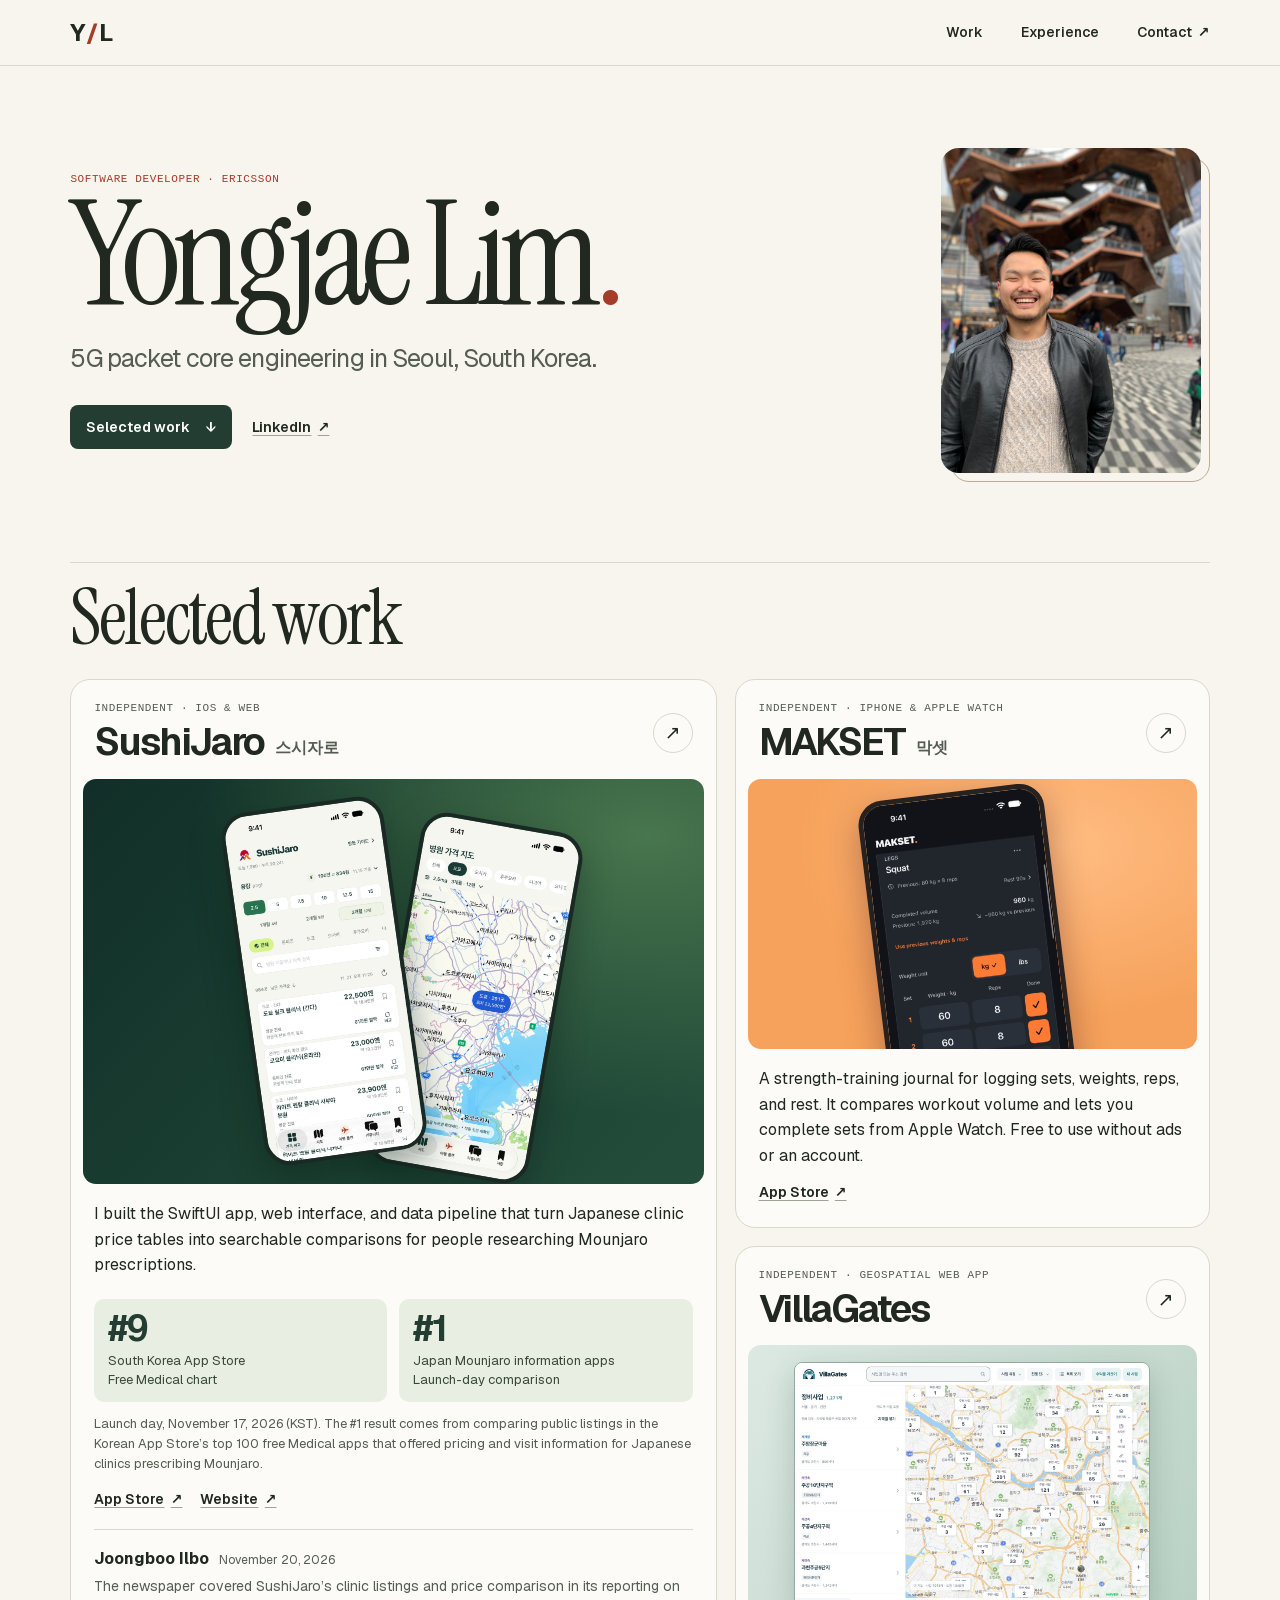
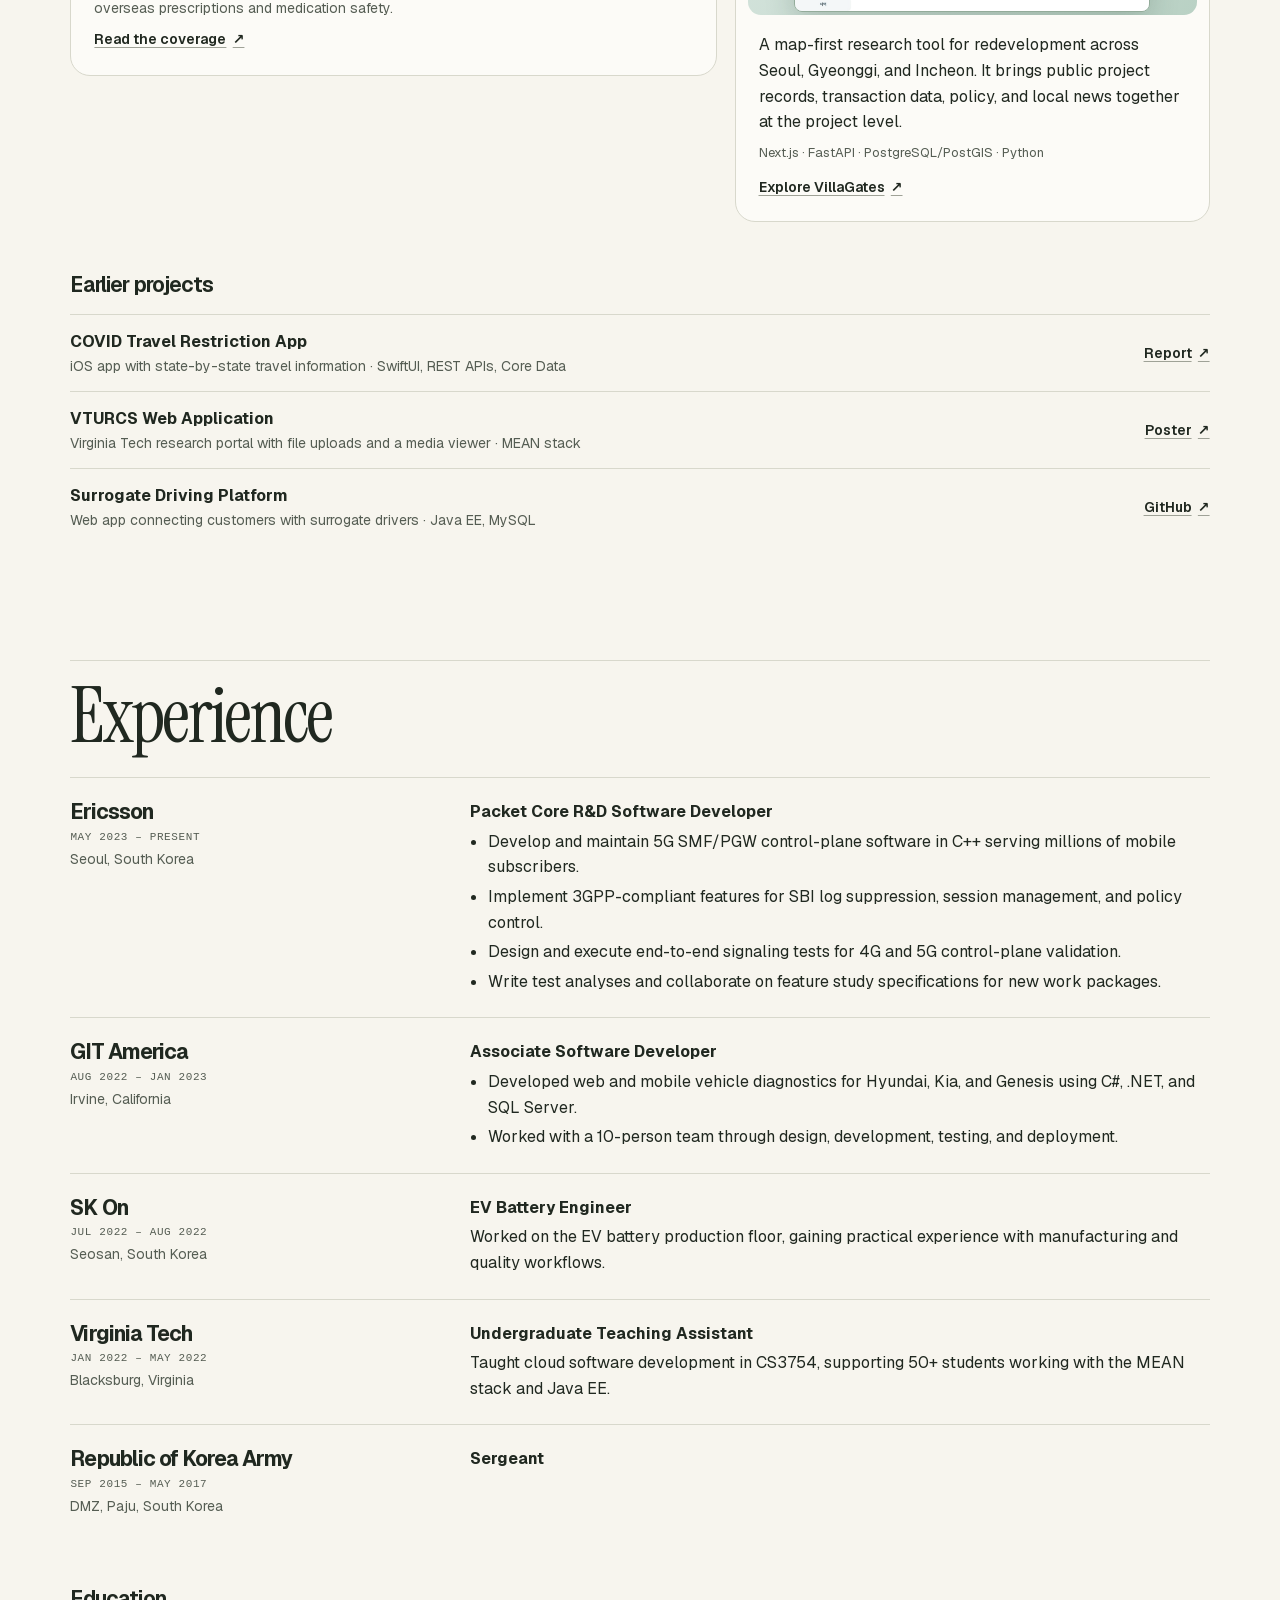
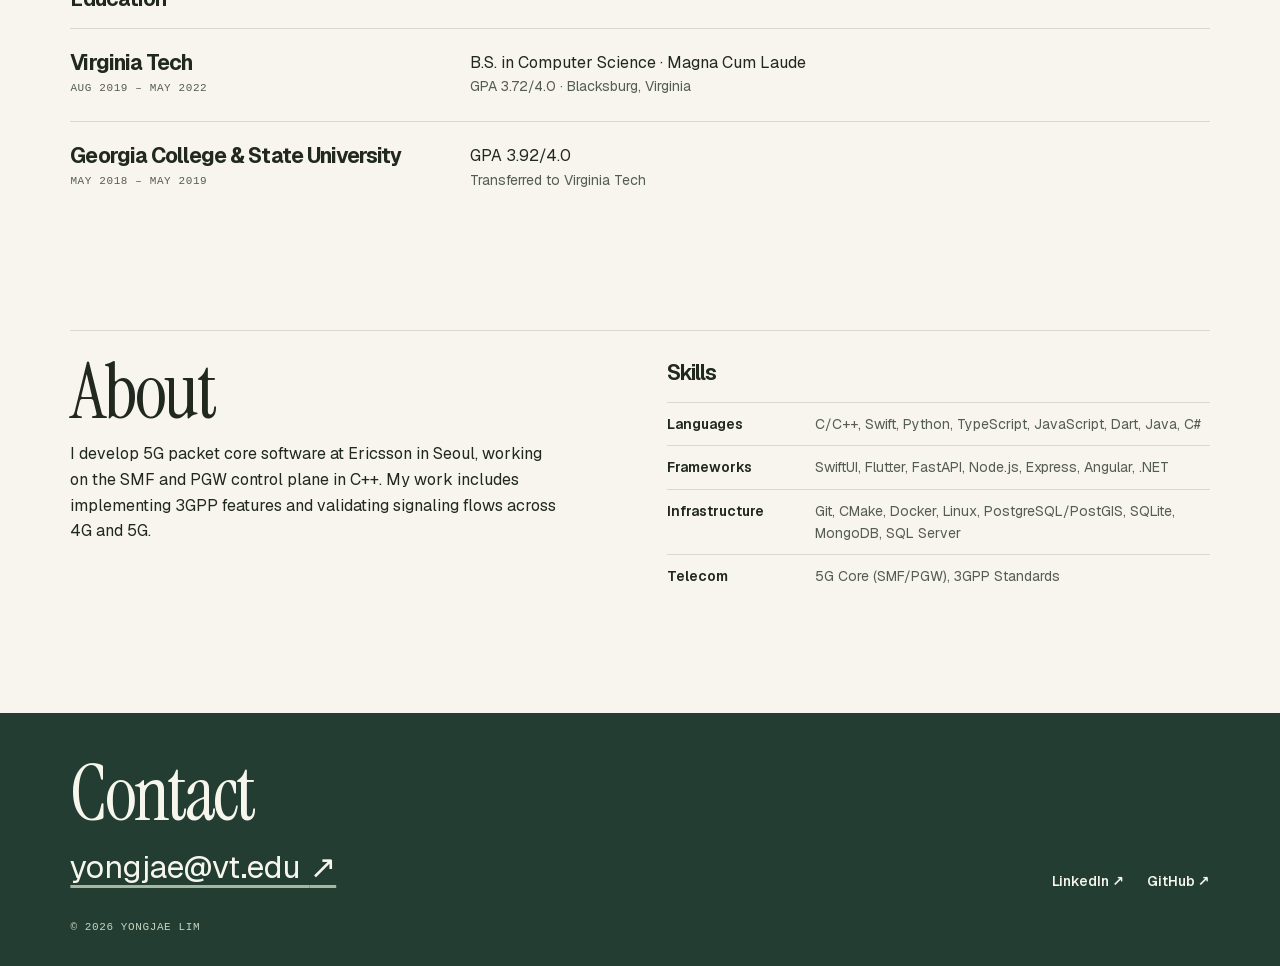
==== commit bde2c5b7: "Retain detailed experience in portfolio redesign" ====
--- a/index.html
+++ b/index.html
@@ -156,7 +156,12 @@
           </div>
           <div>
             <h4>Packet Core R&amp;D Software Developer</h4>
-            <p>Develop 5G SMF/PGW control-plane software in C++, implement 3GPP features for session management and policy control, and design end-to-end signaling tests for 4G and 5G.</p>
+            <ul class="job-details">
+              <li>Develop and maintain 5G SMF/PGW control-plane software in C++ serving millions of mobile subscribers.</li>
+              <li>Implement 3GPP-compliant features for SBI log suppression, session management, and policy control.</li>
+              <li>Design and execute end-to-end signaling tests for 4G and 5G control-plane validation.</li>
+              <li>Write test analyses and collaborate on feature study specifications for new work packages.</li>
+            </ul>
           </div>
         </li>
         <li>
@@ -167,7 +172,10 @@
           </div>
           <div>
             <h4>Associate Software Developer</h4>
-            <p>Developed web and mobile vehicle diagnostics for Hyundai, Kia, and Genesis using C#, .NET, and SQL Server.</p>
+            <ul class="job-details">
+              <li>Developed web and mobile vehicle diagnostics for Hyundai, Kia, and Genesis using C#, .NET, and SQL Server.</li>
+              <li>Worked with a 10-person team through design, development, testing, and deployment.</li>
+            </ul>
           </div>
         </li>
         <li>
@@ -196,7 +204,7 @@
           <div>
             <h3>Republic of Korea Army</h3>
             <p class="label dates">Sep 2015 – May 2017</p>
-            <p class="job-location">Paju, South Korea</p>
+            <p class="job-location">DMZ, Paju, South Korea</p>
           </div>
           <div><h4>Sergeant</h4></div>
         </li>
--- a/assets/css/style.css
+++ b/assets/css/style.css
@@ -423,6 +423,8 @@
 .timeline .dates { margin-block: 5px 2px; }
 .timeline h4:not(.school) { margin-bottom: 4px; }
 .timeline .job-location { color: var(--muted); font-size: 14px; }
+.job-details { list-style: disc outside; padding-left: 1.1em; }
+.job-details li + li { margin-top: 4px; }
 
 .education { margin-top: 42px; }
 
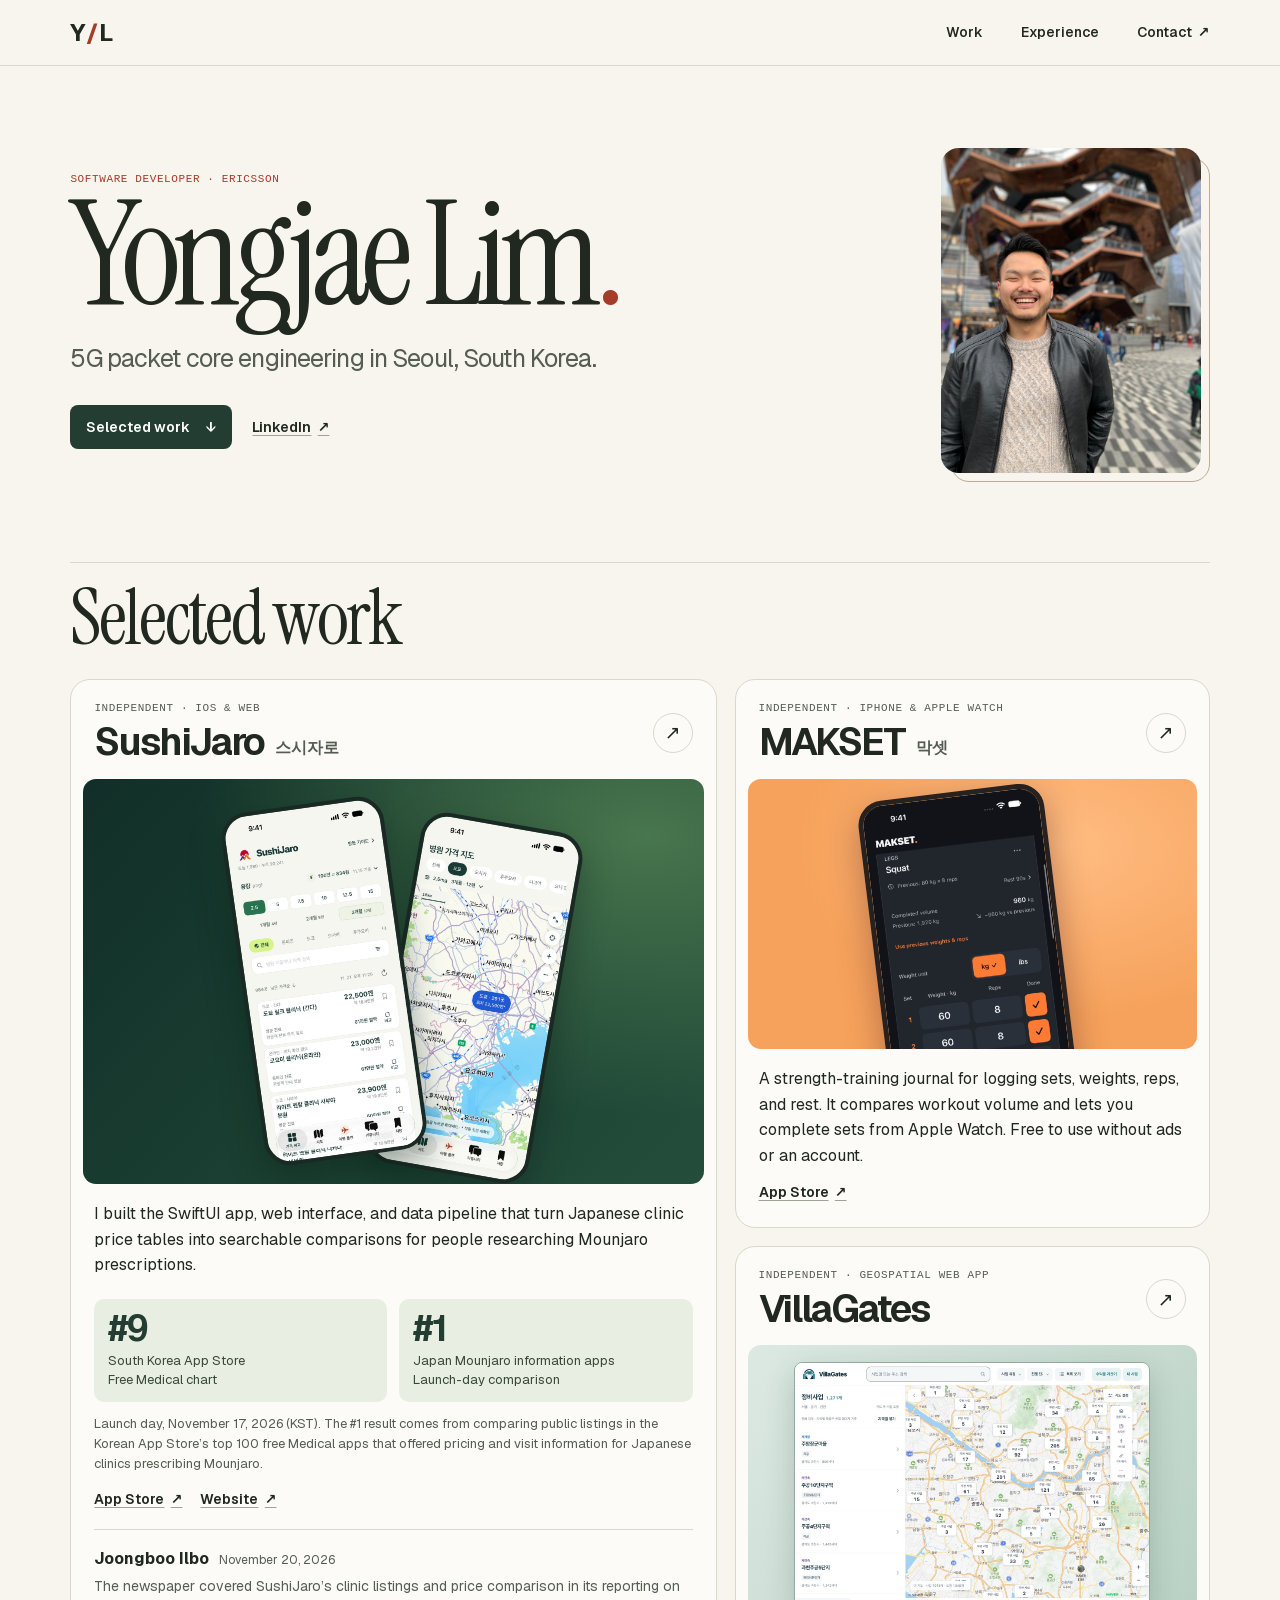
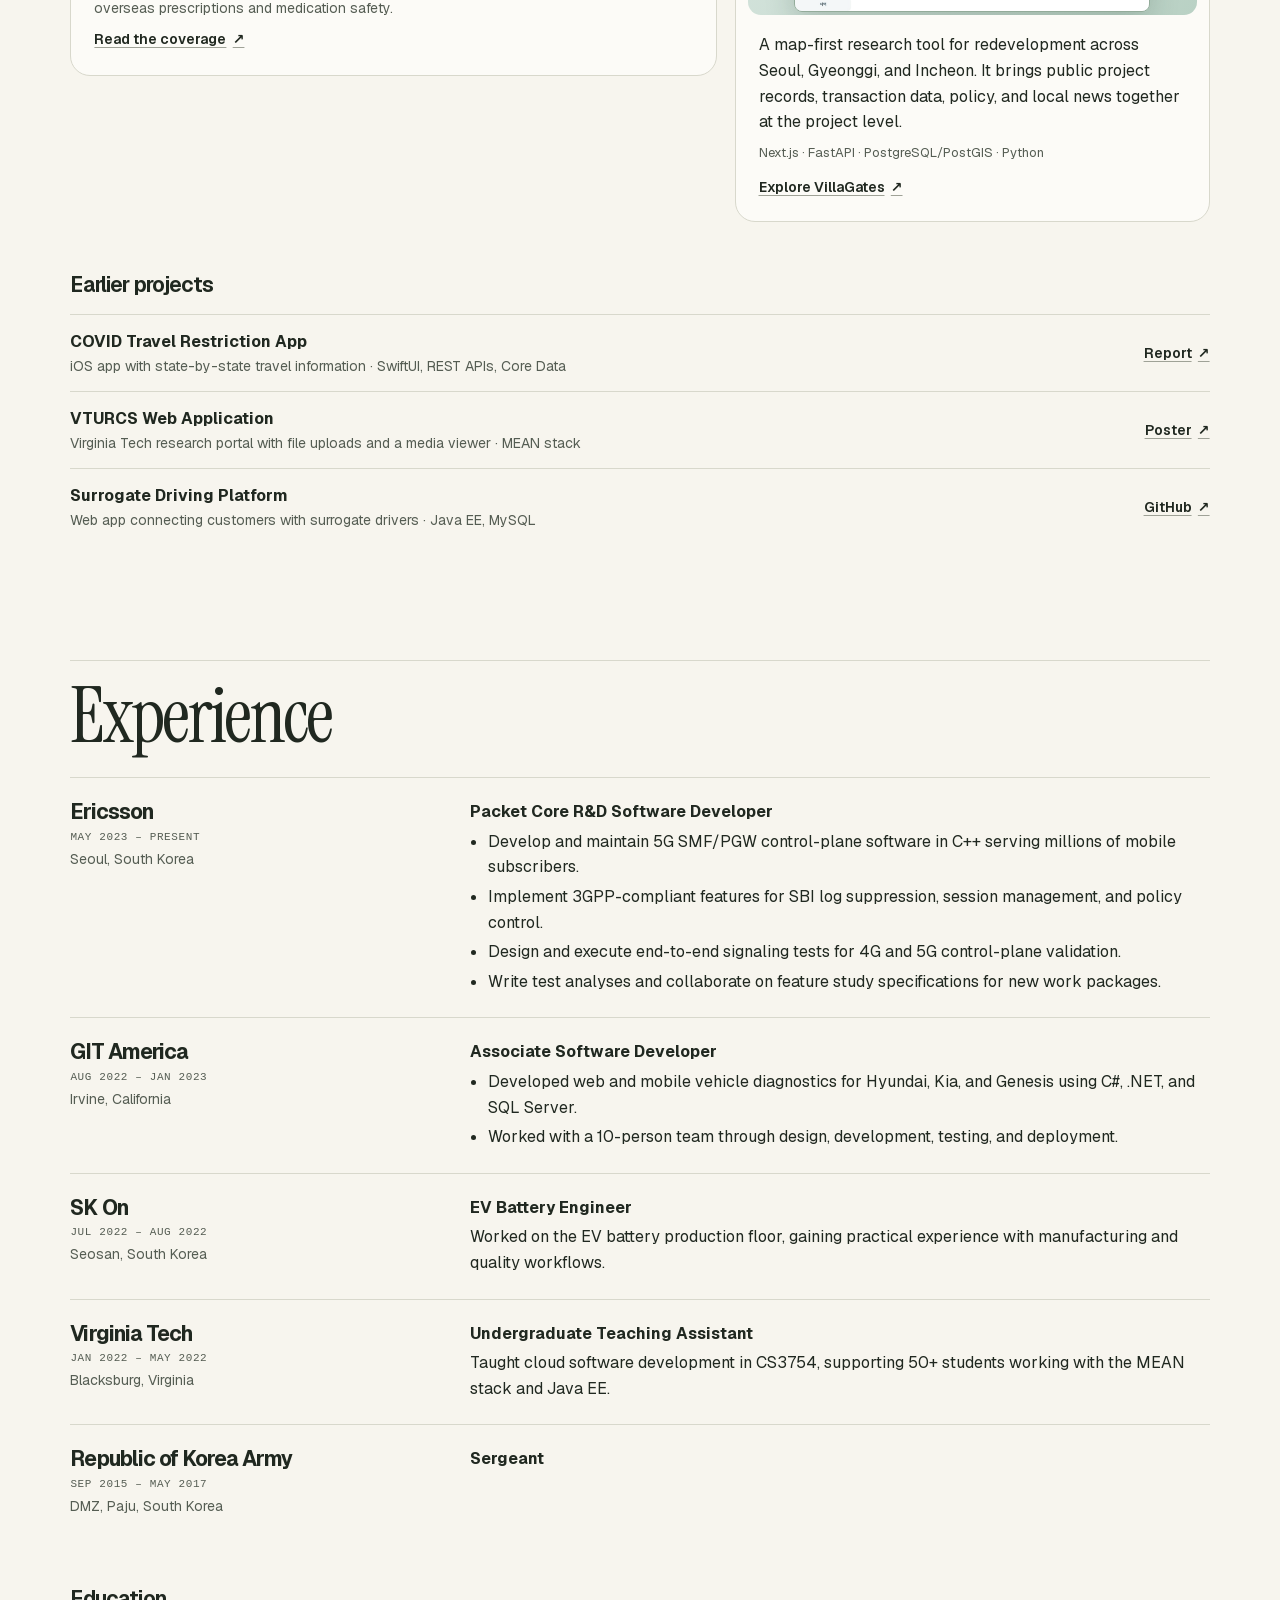
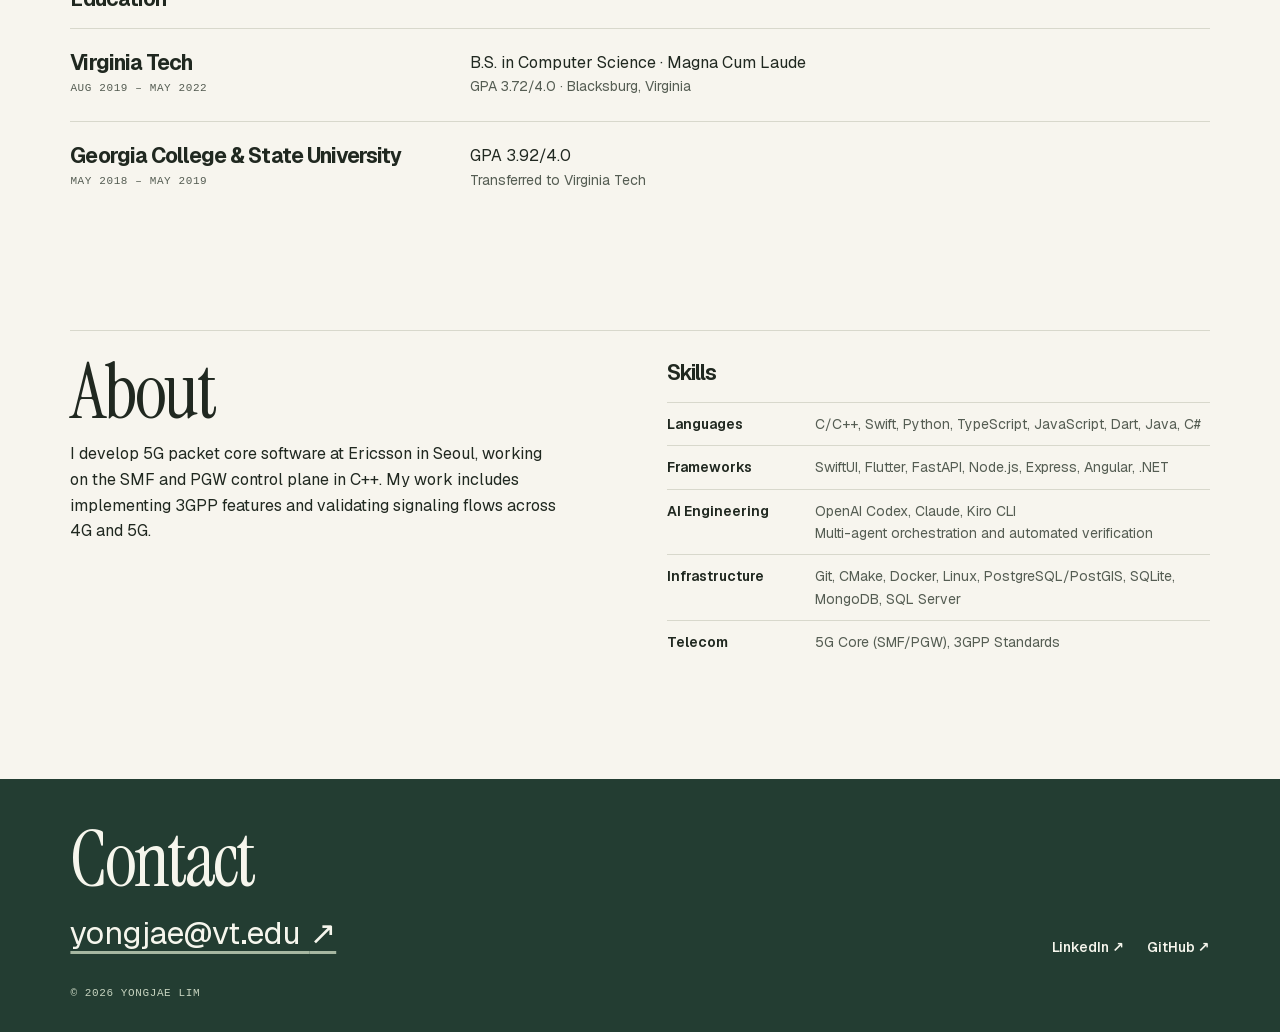
==== commit 49b921a4: "Add AI engineering skills to portfolio" ====
--- a/index.html
+++ b/index.html
@@ -241,6 +241,7 @@
         <dl class="skills">
           <div><dt>Languages</dt><dd>C/C++, Swift, Python, TypeScript, JavaScript, Dart, Java, C#</dd></div>
           <div><dt>Frameworks</dt><dd>SwiftUI, Flutter, FastAPI, Node.js, Express, Angular, .NET</dd></div>
+          <div><dt>AI Engineering</dt><dd>OpenAI Codex, Claude, Kiro CLI<br>Multi-agent orchestration and automated verification</dd></div>
           <div><dt>Infrastructure</dt><dd>Git, CMake, Docker, Linux, PostgreSQL/PostGIS, SQLite, MongoDB, SQL Server</dd></div>
           <div><dt>Telecom</dt><dd>5G Core (SMF/PGW), 3GPP Standards</dd></div>
         </dl>
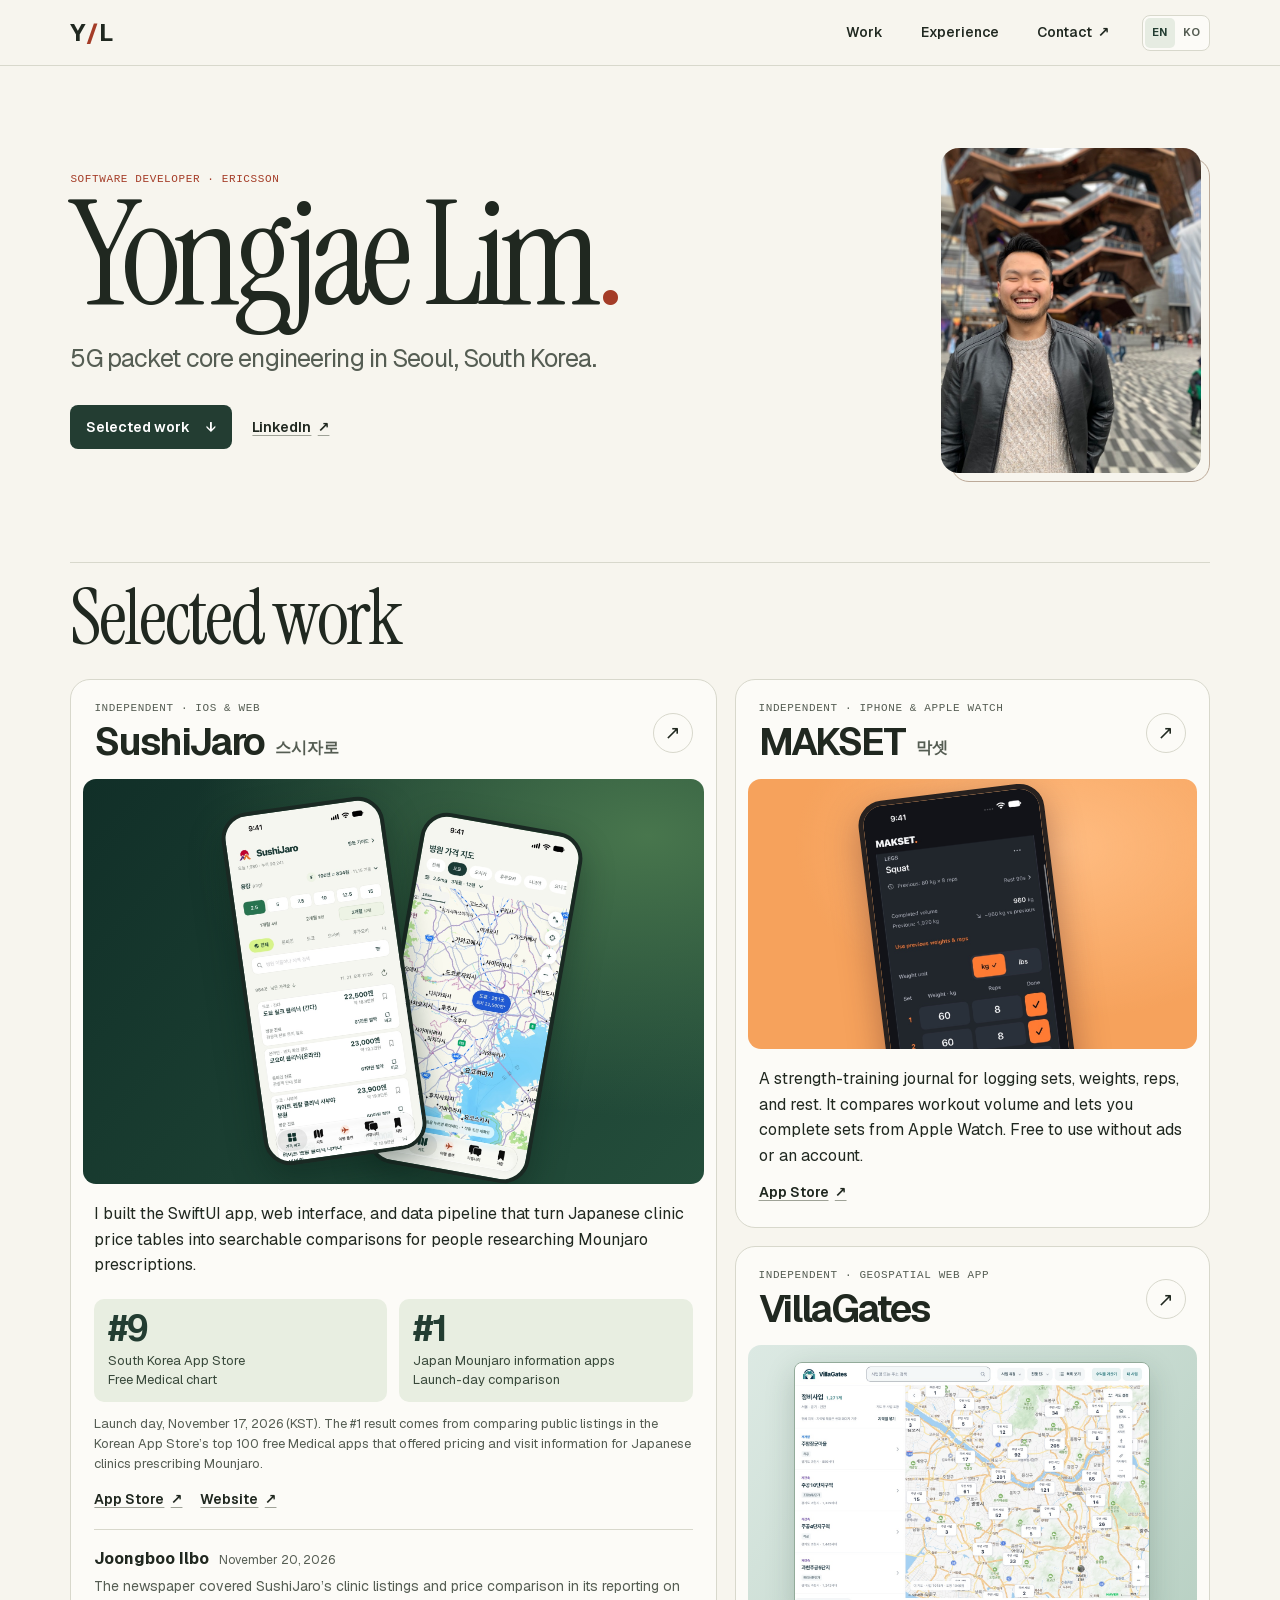
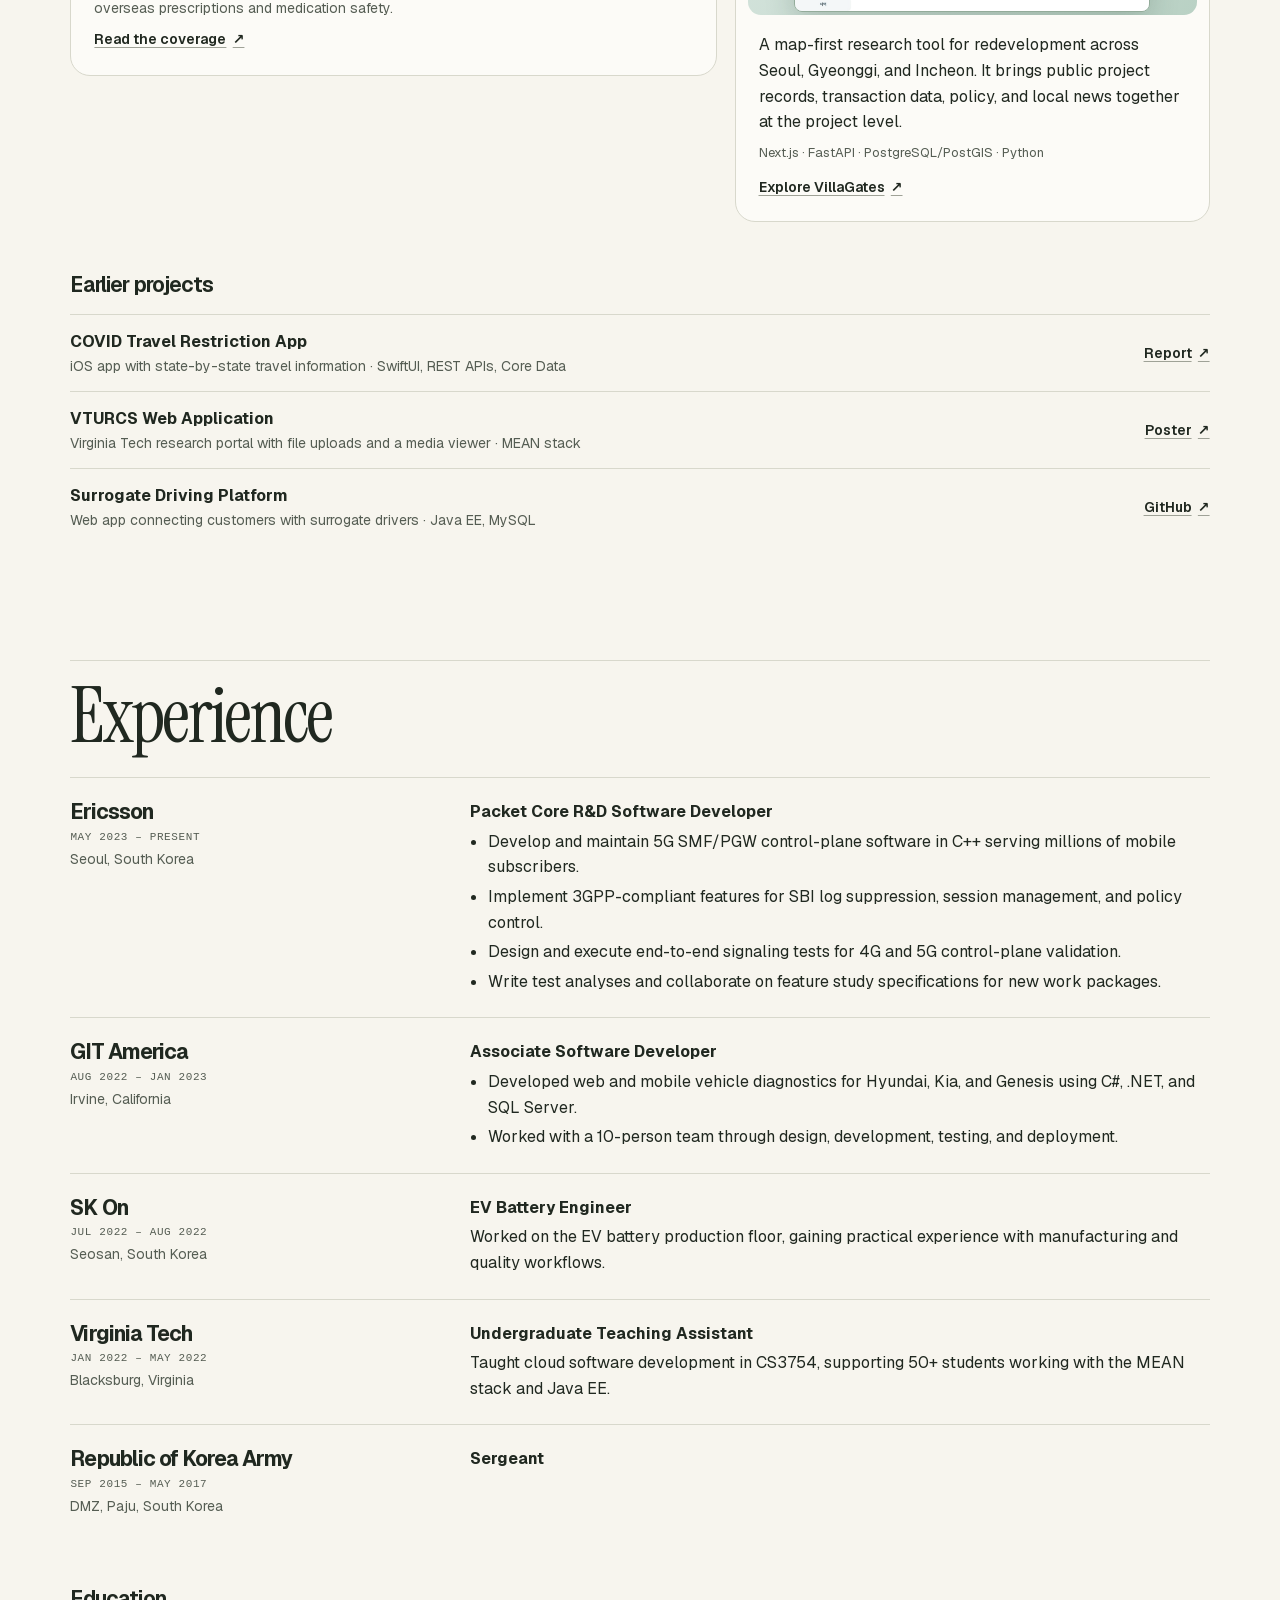
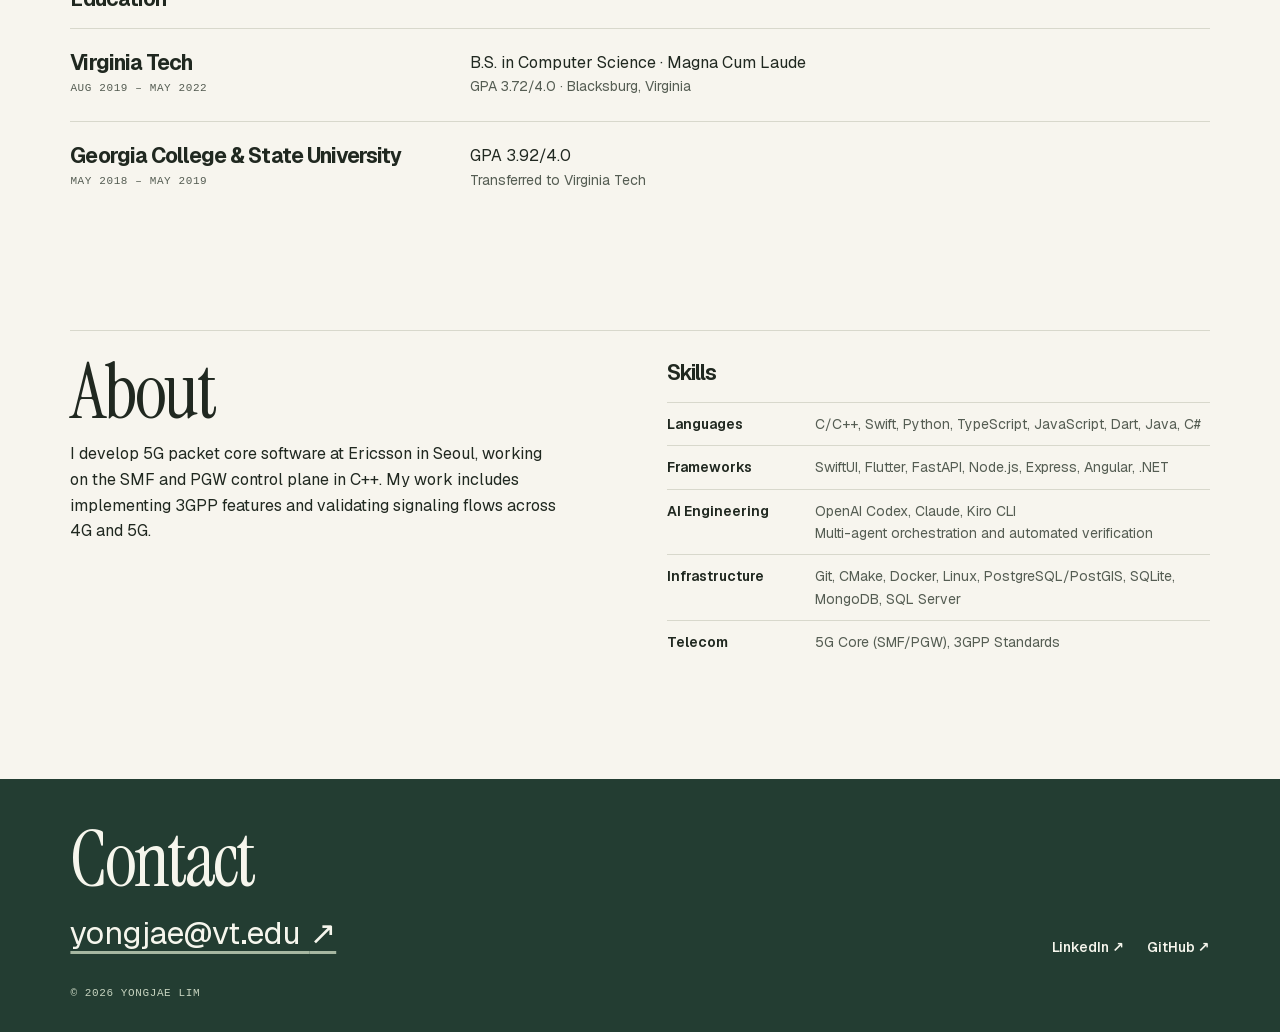
==== commit 914ec004: "Add Korean portfolio and language switch" ====
--- a/index.html
+++ b/index.html
@@ -6,11 +6,16 @@
   <meta name="description" content="Yongjae Lim, a packet core software developer at Ericsson and the independent creator of SushiJaro. Selected iOS, web, and data projects.">
   <meta name="theme-color" content="#f7f5ee">
   <meta property="og:type" content="website">
+  <meta property="og:locale" content="en_US">
+  <meta property="og:locale:alternate" content="ko_KR">
   <meta property="og:title" content="Yongjae Lim · Software Developer">
   <meta property="og:description" content="5G packet core engineering at Ericsson, plus selected work on SushiJaro and VillaGates.">
   <meta property="og:url" content="https://sushimara.info/portfolio/">
   <title>Yongjae Lim · Software Developer</title>
   <link rel="canonical" href="https://sushimara.info/portfolio/">
+  <link rel="alternate" hreflang="en" href="https://sushimara.info/portfolio/">
+  <link rel="alternate" hreflang="ko" href="https://sushimara.info/portfolio/ko/">
+  <link rel="alternate" hreflang="x-default" href="https://sushimara.info/portfolio/">
   <link rel="icon" href="assets/img/favicon.png">
   <link rel="preload" href="assets/fonts/instrument-serif-latin.woff2" as="font" type="font/woff2" crossorigin>
   <link rel="stylesheet" href="assets/css/style.css">
@@ -21,11 +26,17 @@
   <header class="site-header" id="top">
     <div class="wrap header-inner">
       <a class="wordmark" href="#hero" aria-label="Yongjae Lim, home">Y<span class="wordmark-stroke">/</span>L</a>
-      <nav aria-label="Main navigation">
-        <a href="#projects">Work</a>
-        <a href="#resume">Experience</a>
-        <a class="nav-contact" href="#contact">Contact <span aria-hidden="true">↗</span></a>
-      </nav>
+      <div class="header-actions">
+        <nav aria-label="Main navigation">
+          <a href="#projects">Work</a>
+          <a href="#resume">Experience</a>
+          <a class="nav-contact" href="#contact">Contact <span aria-hidden="true">↗</span></a>
+        </nav>
+        <div class="language-switch" role="group" aria-label="Page language">
+          <span lang="en" aria-label="English" aria-current="page">EN</span>
+          <a href="ko/" hreflang="ko" lang="ko" aria-label="한국어">KO</a>
+        </div>
+      </div>
     </div>
   </header>
 
--- a/assets/css/style.css
+++ b/assets/css/style.css
@@ -94,6 +94,40 @@
 
 .wordmark-stroke { color: var(--accent); padding-inline: 2px; }
 
+.header-actions {
+  display: flex;
+  align-items: center;
+  gap: clamp(10px, 2.8vw, 32px);
+}
+
+.language-switch {
+  display: flex;
+  flex: none;
+  gap: 2px;
+  padding: 2px;
+  border: 1px solid var(--line);
+  border-radius: 8px;
+  background: var(--card);
+}
+
+.language-switch > * {
+  display: grid;
+  min-width: 30px;
+  min-height: 30px;
+  place-items: center;
+  border-radius: 5px;
+  color: var(--muted);
+  font-size: 11px;
+  font-weight: 650;
+  text-decoration: none;
+}
+
+.language-switch [aria-current],
+.language-switch a:hover {
+  background: #e6ece2;
+  color: var(--green);
+}
+
 .site-header nav {
   display: flex;
   align-items: center;
@@ -138,6 +172,32 @@
 }
 
 .hero h1 span { color: var(--accent); }
+
+html[lang="ko"] body {
+  word-break: keep-all;
+  overflow-wrap: anywhere;
+}
+
+html[lang="ko"] .hero h1,
+html[lang="ko"] .section-head h2,
+html[lang="ko"] .about h2,
+html[lang="ko"] .site-footer h2 {
+  font-family: Geist, "Apple SD Gothic Neo", "Malgun Gothic", system-ui, sans-serif;
+  font-weight: 650;
+  line-height: 1.06;
+}
+
+html[lang="ko"] .hero h1 {
+  font-size: clamp(3.6rem, 9vw, 8.1rem);
+  letter-spacing: -0.075em;
+}
+
+html[lang="ko"] .section-head h2,
+html[lang="ko"] .about h2,
+html[lang="ko"] .site-footer h2 {
+  font-size: clamp(2.35rem, 5.2vw, 4.3rem);
+  letter-spacing: -0.06em;
+}
 
 .hero-intro {
   max-width: 39ch;
@@ -499,8 +559,13 @@
 
 @media (max-width: 480px) {
   html { scroll-padding-top: 77px; }
-  .header-inner { min-height: 58px; }
-  .site-header nav a { font-size: 13px; }
+  .header-inner { min-height: 58px; gap: 8px; }
+  .header-actions { gap: 9px; }
+  .site-header nav { gap: clamp(9px, 2.6vw, 14px); }
+  .site-header nav a { font-size: 12px; padding-block: 8px; }
+  .language-switch { gap: 1px; }
+  .language-switch > * { min-width: 26px; min-height: 30px; }
+  html[lang="ko"] .hero h1 { font-size: clamp(2.8rem, 12vw, 3.65rem); }
   .hero { align-items: start; }
   .hero-copy { min-width: 0; }
   .hero h1 { max-width: 8ch; margin-top: 10px; }
@@ -520,6 +585,11 @@
   .footer-inner { gap: 20px; }
 }
 
+@media (max-width: 360px) {
+  .header-inner { gap: 6px; }
+  .header-actions, .site-header nav { gap: 7px; }
+}
+
 @media (prefers-reduced-motion: reduce) {
   html { scroll-behavior: auto; }
 }
